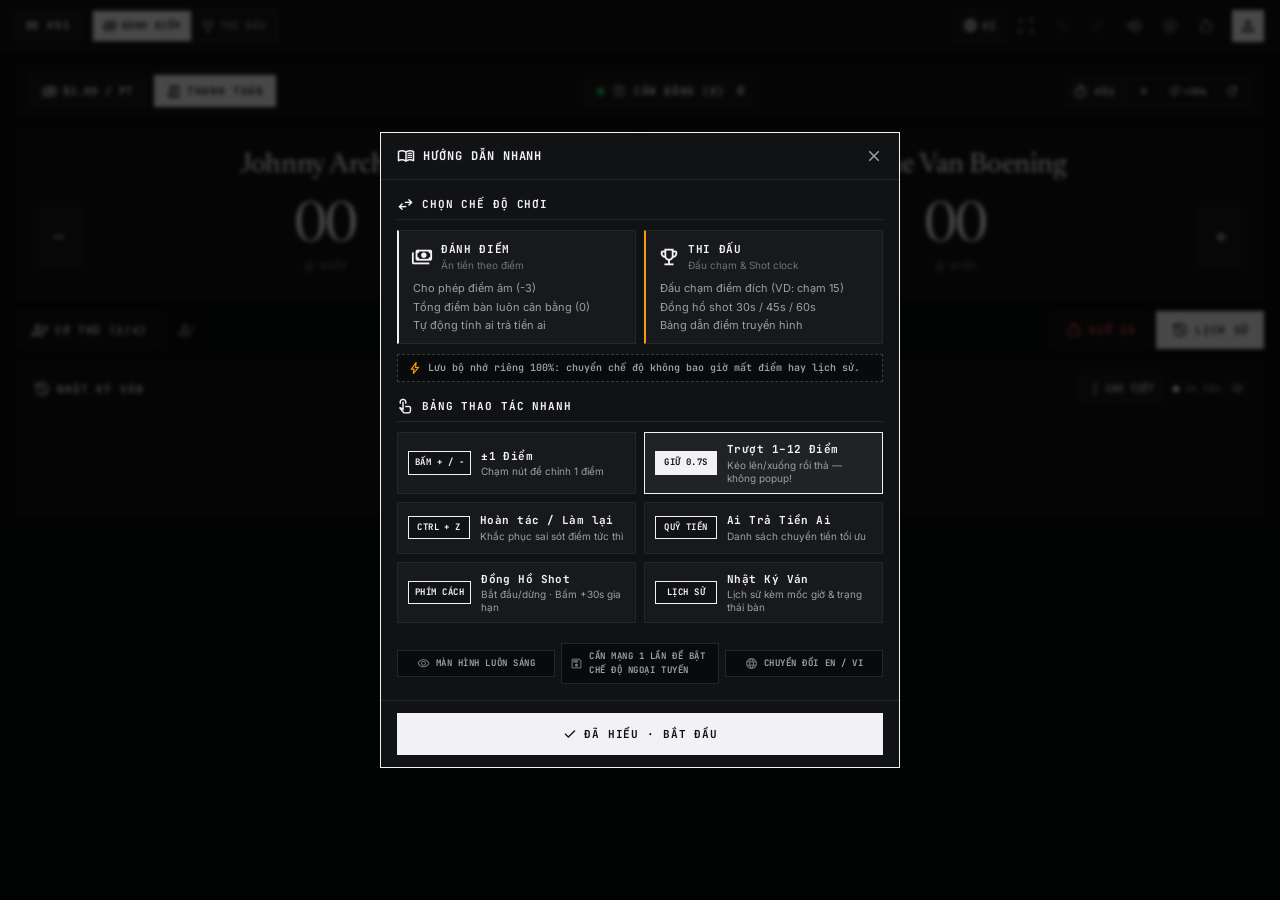
==== index.html @ aec28cc1 "feat: offline installable app + scoring correctness, a11y and UX fixes Offline / installable (the UI" ====
<!DOCTYPE html>
<html lang="en" class="dark mode-cash">
<head>
  <meta charset="UTF-8">
  <!-- Zoom must stay available (WCAG 1.4.4) - never lock maximum-scale / user-scalable -->
  <meta name="viewport" content="width=device-width, initial-scale=1.0, viewport-fit=cover">
  <meta name="theme-color" content="#0d0e0f">
  <meta name="description" content="Dual-mode billiards scoreboard: zero-sum cash ring-game tracking with automatic settlements, plus WPA tournament race-to-X scoring with shot clock and rack log.">
  <link rel="icon" href="data:image/svg+xml,%3Csvg xmlns='http://www.w3.org/2000/svg' viewBox='0 0 32 32'%3E%3Crect width='32' height='32' fill='%230d0e0f'/%3E%3Ccircle cx='16' cy='16' r='9' fill='%23ffffff'/%3E%3Ccircle cx='16' cy='16' r='4' fill='%230d0e0f'/%3E%3C/svg%3E">

  <!-- Installable / offline (PWA) -->
  <link rel="manifest" href="manifest.webmanifest">
  <link rel="apple-touch-icon" href="icons/apple-touch-icon.png">
  <meta name="apple-mobile-web-app-capable" content="yes">
  <meta name="mobile-web-app-capable" content="yes">
  <meta name="apple-mobile-web-app-status-bar-style" content="black-translucent">
  <meta name="apple-mobile-web-app-title" content="21N2 Scoreboard">
  <title>Championship Pool Scoreboard · 21N2</title>

  <!-- Typography: Newsreader, Inter, JetBrains Mono + Material Symbols.
       Every font file is vendored in /fonts so the icon-driven UI renders with
       zero internet access. Regenerate with tools/vendor-fonts.ps1. -->
  <link rel="stylesheet" href="css/app-fonts.css">
  <link rel="stylesheet" href="css/icons.css">
  <link rel="stylesheet" href="css/style.css">
</head>
<body>

  <!-- ══════════ MASTER APP SHELL ══════════ -->
  <div class="master-shell">

    <!-- ── 1. Top Masthead Navigation ── -->
    <header class="masthead">
      <div class="masthead-left">
        <span class="table-badge"><span class="material-symbols-outlined" style="font-size: 14px; vertical-align: middle;">table_restaurant</span> <strong id="tableIdText">#01</strong></span>
        
        <!-- DUAL-MODE TOGGLE SWITCH -->
        <div class="mode-toggle-group">
          <button class="mode-switch-btn active" id="btnModeCash" type="button" title="Cash Ring Game (Zero-Sum Betting)">
            <span class="material-symbols-outlined">payments</span>
            <span id="lblModeCash">CASH</span>
          </button>
          <button class="mode-switch-btn" id="btnModeTournament" type="button" title="WPA Tournament Frame (Race-to-X &amp; Shot Clock)">
            <span class="material-symbols-outlined">emoji_events</span>
            <span id="lblModeTourney">TOURNEY</span>
          </button>
        </div>
      </div>

      <div class="masthead-right">
        <!-- Language Switcher (VI / EN) -->
        <button class="lang-toggle-btn" id="btnLang" type="button" aria-label="Switch language: English / Vietnamese" title="Switch Language / Đổi ngôn ngữ (VI / EN)">
          <span class="material-symbols-outlined" aria-hidden="true" style="font-size: 15px;">language</span>
          <span id="langDisplayText">EN</span>
        </button>
        <button class="icon-tool" id="btnFullscreen" type="button" aria-label="Toggle fullscreen" title="Toggle Fullscreen">
          <span class="material-symbols-outlined" aria-hidden="true" id="fullscreenIcon">fullscreen</span>
        </button>
        <button class="icon-tool" id="btnUndo" type="button" aria-label="Undo last score" title="Undo Last Score" disabled>
          <span class="material-symbols-outlined" aria-hidden="true">undo</span>
        </button>
        <button class="icon-tool" id="btnRedo" type="button" aria-label="Redo score" title="Redo Score" disabled>
          <span class="material-symbols-outlined" aria-hidden="true">redo</span>
        </button>
        <button class="icon-tool" id="btnSound" type="button" aria-label="Toggle sound and haptics" title="Toggle Ball Strike Sound &amp; Haptics">
          <span class="material-symbols-outlined" aria-hidden="true" id="soundIcon">volume_up</span>
        </button>
        <button class="icon-tool" id="btnTheme" type="button" aria-label="Toggle dark or light theme" title="Toggle Dark / Light Theme">
          <span class="material-symbols-outlined" aria-hidden="true" id="themeIcon">contrast</span>
        </button>
        <button class="icon-tool" id="btnResetQuick" type="button" aria-label="Reset all scores" title="Quick Reset (Clear Scores) / Đặt lại">
          <span class="material-symbols-outlined" aria-hidden="true">restart_alt</span>
        </button>
        <button class="user-avatar-btn" id="btnInfo" type="button" aria-label="About and system information" title="About &amp; System Specifications">
          <span class="material-symbols-outlined" aria-hidden="true">person</span>
        </button>
      </div>
    </header>

    <!-- ── 2. TOURNAMENT-ONLY: Inverted Black HUD Strip ── -->
    <aside class="hud-ticker-band tournament-only" id="hudTickerBand">
      <div class="hud-ticker-inner">
        <div class="hud-ticker-left">
          <span class="hud-pill"><span class="hud-dot"></span> LIVE</span>
          <span class="hud-title" id="hudMatchTitle">TABLE #01 · 9-BALL CHAMPIONSHIP</span>
        </div>
        <div class="hud-ticker-right">
          <span class="hud-stat" id="hudLeadStat"><span class="material-symbols-outlined" style="font-size: 13px; vertical-align: middle;">leaderboard</span> <strong>EVEN</strong></span>
          <span class="hud-divider">|</span>
          <span class="hud-stat" id="hudDeltaStat"><span class="material-symbols-outlined" style="font-size: 13px; vertical-align: middle;">monetization_on</span> <strong>$0.00</strong></span>
        </div>
      </div>
    </aside>

    <!-- ── Main Viewport Content ── -->
    <main class="main-content">

      <!-- ── 3A. TOURNAMENT-ONLY: Dual Precision Telemetry Widgets ── -->
      <section class="telemetry-grid tournament-only">

        <!-- Widget A: Shot Clock Precision Readout -->
        <article class="telemetry-card clock-readout-card">
          <div class="card-head">
            <div class="card-title">
              <span class="material-symbols-outlined icon-accent">timer</span>
              <span class="card-title-text" id="lblShotClockTitle">SHOT CLOCK</span>
            </div>
            <div class="mode-chips">
              <button class="clock-mode-btn" data-sec="30" type="button">30S</button>
              <button class="clock-mode-btn active" data-sec="45" type="button">45S</button>
              <button class="clock-mode-btn" data-sec="60" type="button">60S</button>
            </div>
          </div>

          <div class="clock-hero-row">
            <div class="clock-digits-wrap">
              <span class="clock-digits-hero" id="clockHeroDigits">45</span>
              <span class="clock-digits-sub" id="lblClockSecRem">SEC</span>
            </div>
            <div class="clock-status-meta">
              <span class="status-chip" id="clockStatusChip">STANDBY</span>
              <span class="extension-label" id="clockExtLabel"><span class="material-symbols-outlined" style="font-size: 12px; vertical-align: middle;">history</span> <span id="clockExtText">1/1 EXT</span></span>
            </div>
          </div>

          <div class="clock-progress-line">
            <div class="clock-progress-fill" id="clockProgressFill" style="width: 100%;"></div>
          </div>

          <div class="clock-controls-bar">
            <button class="btn-clock-main" id="btnClockStart" type="button">
              <span class="material-symbols-outlined" id="clockBtnIcon">play_arrow</span>
              <span id="clockBtnText">START</span>
            </button>
            <button class="btn-clock-sec" id="btnClockExt" type="button">
              <span class="material-symbols-outlined">more_time</span>
              <span id="lblClockExtBtn">+30S</span>
            </button>
            <button class="btn-clock-icon" id="btnClockReset" type="button" aria-label="Reset shot clock" title="Reset Shot Clock">
              <span class="material-symbols-outlined" aria-hidden="true">refresh</span>
            </button>
          </div>
        </article>

        <!-- Widget B: Tournament Stakes & Match Race -->
        <article class="telemetry-card stakes-protocol-card">
          <div class="card-head">
            <div class="card-title">
              <span class="material-symbols-outlined icon-accent">payments</span>
              <span class="card-title-text" id="lblStakesProtocolTitle">STAKES &amp; RACE</span>
            </div>
            <span class="header-badge" id="racePillTag">RACE 15</span>
          </div>

          <div class="stakes-metrics-triad">
            <div class="stake-metric-box" id="boxPerRack" title="Click to adjust stake rate">
              <span class="metric-label" id="lblPerRackVal"><span class="material-symbols-outlined" style="font-size: 11px; vertical-align: middle;">sell</span> PER RACK</span>
              <span class="metric-val" id="metricPerRackVal">$1.00 <small>/ PT</small></span>
            </div>
            <div class="stake-metric-box" id="boxCurrentPot">
              <span class="metric-label" id="lblCurrentPot"><span class="material-symbols-outlined" style="font-size: 11px; vertical-align: middle;">savings</span> POT</span>
              <span class="metric-val" id="metricCurrentPotVal">$0.00</span>
            </div>
            <div class="stake-metric-box" id="boxTargetFrame" title="Click to change target race">
              <span class="metric-label" id="lblTargetFrame"><span class="material-symbols-outlined" style="font-size: 11px; vertical-align: middle;">flag</span> RACE</span>
              <span class="metric-val" id="metricTargetRace">RACE 15</span>
            </div>
          </div>

          <div class="stakes-shortcuts-row">
            <div class="shortcuts-legend">
              <span class="material-symbols-outlined" style="font-size: 13px; color: var(--text-muted);">keyboard</span>
              <code>Space</code>
              <code>Q/W: P1</code>
              <code>O/P: P2</code>
            </div>
            <span class="shortcut-hint" id="lblShortcutHint"><span class="material-symbols-outlined" style="font-size: 12px; vertical-align: middle;">touch_app</span> Tap to edit</span>
          </div>
        </article>

      </section>

      <!-- ── 3B. CASH-ONLY: Unified Cash Telemetry & Zero-Sum Balance Card ── -->
      <section class="cash-telemetry-bar cash-only">
        <div class="cash-telemetry-left">
          <button class="cash-rate-chip" id="btnCashRateChip" type="button" title="Configure stake rate">
            <span class="material-symbols-outlined" style="font-size: 15px;">payments</span>
            <strong id="cashStakeLabel">$1.00 / PT</strong>
          </button>
          <button class="cash-payout-btn" id="btnOpenSettlements" type="button" title="Open Cash Settlement Transfers">
            <span class="material-symbols-outlined" style="font-size: 15px;">receipt_long</span>
            <span id="lblWhoPaysWhom">SETTLEMENTS</span>
          </button>
        </div>

        <!-- Integrated Zero-Sum Balance Status Bar -->
        <div class="cash-balance-inline" id="balanceStatusBar">
          <div class="balance-left">
            <span class="balance-dot" id="balanceDot"></span>
            <span class="material-symbols-outlined" style="font-size: 14px; color: var(--text-secondary);">balance</span>
            <span class="balance-title" id="balanceStatusText">ZERO-SUM (0)</span>
          </div>
          <div class="balance-right">
            <span class="balance-number" id="totalSum">0</span>
          </div>
        </div>

        <!-- Compact Shot Clock in Cash Mode -->
        <div class="cash-compact-clock">
          <span class="material-symbols-outlined" style="font-size: 15px;">timer</span>
          <span class="compact-clock-digits" id="compactClockDigits">45s</span>
          <button class="compact-clock-btn icon-only" id="btnCompactClockToggle" type="button" title="Start / Pause Clock">
            <span class="material-symbols-outlined" id="compactClockIcon" style="font-size: 14px;">play_arrow</span>
          </button>
          <button class="compact-clock-btn" id="btnCompactClockExt" type="button" title="+30s Extension">
            <span class="material-symbols-outlined" style="font-size: 12px;">more_time</span>
            <span>+30s</span>
          </button>
          <button class="compact-clock-btn icon-only" id="btnCompactClockReset" type="button" title="Reset Clock">
            <span class="material-symbols-outlined" style="font-size: 14px;">refresh</span>
          </button>
        </div>
      </section>

      <!-- ── 5. TOURNAMENT-ONLY: Race Header ── -->
      <section class="tournament-race-header tournament-only">
        <div class="race-header-title">
          <span class="material-symbols-outlined">emoji_events</span>
          <span id="lblTourneyArrayTitle">FRAME SCORE</span>
        </div>
        <span class="race-target-label" id="tourneyRaceBadge"><span class="material-symbols-outlined" style="font-size: 13px; vertical-align: middle;">flag</span> RACE 15</span>
      </section>

      <!-- ── 6. Dynamic Player Roster Array (Ultra-Clean Cards) ── -->
      <section class="players-array-grid" id="playersArrayContainer">
        <!-- Rendered dynamically by script.js with Name & Score Controls only -->
      </section>

      <!-- ── 7. Tactical Control Actions Row ── -->
      <section class="tactical-actions-strip">
        <div class="tactical-left">
          <button class="tactical-btn" id="btnAddPlayer" type="button">
            <span class="material-symbols-outlined">person_add</span>
            <span id="lblAddPlayerBtn">PLAYER (<span id="playerCountVal">2</span>/4)</span>
          </button>
          <button class="tactical-btn outline icon-only" id="btnRemovePlayer" type="button" aria-label="Remove player" title="Remove Player / Xóa cơ thủ">
            <span class="material-symbols-outlined" aria-hidden="true">person_remove</span>
          </button>
        </div>

        <div class="tactical-right">
          <div class="hold-reset-container">
            <button class="tactical-btn danger" id="btnHoldReset" type="button" title="Hold 2 seconds to reset match scores">
              <span class="material-symbols-outlined">restart_alt</span>
              <span id="holdResetLabel">HOLD 2S</span>
            </button>
            <div class="hold-progress-bar" id="holdResetProgressBar"></div>
          </div>

          <button class="tactical-btn inverted" id="btnToggleRackLog" type="button">
            <span class="material-symbols-outlined">history</span>
            <span id="lblRackLogBtn">LOG</span>
          </button>
        </div>
      </section>

      <!-- ── 8. Universal Chronological Rack History Drawer (With Extended Info Toggle) ── -->
      <section class="rack-log-drawer" id="rackLogDrawer">
        <div class="drawer-header">
          <div class="drawer-title">
            <span class="material-symbols-outlined">history</span>
            <span id="lblChronDrawerTitle">RACK LOG</span>
          </div>

          <div class="drawer-controls">
            <button class="btn-more-info" id="btnToggleExtendedHistory" type="button">
              <span class="material-symbols-outlined" id="moreInfoIcon" style="font-size: 14px;">unfold_more</span>
              <span id="moreInfoBtnText">DETAILS</span>
            </button>

            <div class="drawer-status">
              <span class="focus-pulse-dot"></span>
              <span id="blurCountdownDisplay">3m 00s</span>
              <button class="btn-wake-focus" id="btnWakeFocus" type="button" title="Wake View / Mở khóa">
                <span class="material-symbols-outlined" style="font-size: 13px;">visibility</span>
              </button>
            </div>
          </div>
        </div>

        <div class="rack-log-scroll" id="rackLogScrollList">
          <div class="empty-log-state" id="emptyLogState">
            <span class="material-symbols-outlined">sports_score</span>
            <p id="lblEmptyLog">NO RACKS RECORDED · TAP + TO LOG</p>
          </div>
        </div>
      </section>

    </main>

  </div>

  <!-- ══════════ CASH SETTLEMENTS & CONFIG MODAL ══════════ -->
  <div class="modal-backdrop" id="stakesModal" role="dialog" aria-modal="true" aria-labelledby="modalTitleText">
    <div class="modal-window">
      <div class="modal-head">
        <div class="modal-title-row">
          <span class="material-symbols-outlined" aria-hidden="true">payments</span>
          <h2 id="modalTitleText">STAKES &amp; SETTLEMENTS</h2>
        </div>
        <button class="btn-modal-close" id="btnCloseStakesModal" type="button" aria-label="Close dialog">
          <span class="material-symbols-outlined" aria-hidden="true">close</span>
        </button>
      </div>

      <div class="modal-body">
        <div class="config-section">
          <label class="config-label" for="stakeInputRate" id="lblRatePerPoint"><span class="material-symbols-outlined" style="font-size: 13px; vertical-align: middle;">payments</span> RATE PER POINT</label>
          <div class="stepper-row">
            <button class="btn-step" id="btnStakeStepMinus" type="button">
              <span class="material-symbols-outlined" style="font-size: 15px;">remove</span> 0.50
            </button>
            <div class="input-rate-box">
              <span class="curr-symbol">$</span>
              <input type="number" id="stakeInputRate" step="0.25" min="0" value="1.00">
            </div>
            <button class="btn-step" id="btnStakeStepPlus" type="button">
              <span class="material-symbols-outlined" style="font-size: 15px;">add</span> 0.50
            </button>
          </div>

          <div class="chip-preset-row">
            <button class="preset-chip" data-v="0.50" type="button">$0.50</button>
            <button class="preset-chip active" data-v="1.00" type="button">$1.00</button>
            <button class="preset-chip" data-v="2.00" type="button">$2.00</button>
            <button class="preset-chip" data-v="5.00" type="button">$5.00</button>
            <button class="preset-chip" data-v="10.00" type="button">$10.00</button>
          </div>
        </div>

        <div class="config-section tournament-only">
          <label class="config-label" for="raceInputTarget" id="lblTargetMatchRace"><span class="material-symbols-outlined" style="font-size: 13px; vertical-align: middle;">flag</span> TARGET RACE</label>
          <div class="stepper-row">
            <button class="btn-step" id="btnRaceMinus" type="button">
              <span class="material-symbols-outlined" style="font-size: 15px;">remove</span> 1
            </button>
            <div class="input-rate-box">
              <span class="curr-symbol">RACE</span>
              <input type="number" id="raceInputTarget" step="1" min="1" max="99" value="15">
            </div>
            <button class="btn-step" id="btnRacePlus" type="button">
              <span class="material-symbols-outlined" style="font-size: 15px;">add</span> 1
            </button>
          </div>
          <div class="chip-preset-row">
            <button class="preset-chip race-chip" data-r="7" type="button">RACE 7</button>
            <button class="preset-chip race-chip" data-r="9" type="button">RACE 9</button>
            <button class="preset-chip race-chip" data-r="11" type="button">RACE 11</button>
            <button class="preset-chip race-chip active" data-r="15" type="button">RACE 15</button>
            <button class="preset-chip race-chip" data-r="21" type="button">RACE 21</button>
          </div>
        </div>

        <div class="settlement-breakdown-box">
          <div class="breakdown-header" id="lblBreakdownHeader"><span class="material-symbols-outlined" style="font-size: 14px; vertical-align: middle;">sync_alt</span> <span>DIRECT TRANSFERS</span></div>
          <div class="settlement-roster-list" id="modalSettlementRoster"></div>
          <div class="transfers-ledger-list" id="modalTransfersLedger"></div>
        </div>
      </div>

      <div class="modal-foot">
        <button class="btn-modal-action" id="btnSaveStakes" type="button">
          <span class="material-symbols-outlined" style="font-size: 16px; vertical-align: middle;">check</span>
          <span id="lblSaveBtnText">APPLY</span>
        </button>
      </div>
    </div>
  </div>

  <!-- ══════════ DEVELOPER & SYSTEM INFO MODAL ══════════ -->
  <div class="modal-backdrop" id="infoModal" role="dialog" aria-modal="true" aria-labelledby="lblInfoModalTitle">
    <div class="modal-window">
      <div class="modal-head">
        <div class="modal-title-row">
          <span class="material-symbols-outlined" aria-hidden="true">info</span>
          <h2 id="lblInfoModalTitle">ABOUT &amp; SYSTEM</h2>
        </div>
        <button class="btn-modal-close" id="btnCloseInfoModal" type="button" aria-label="Close dialog">
          <span class="material-symbols-outlined" aria-hidden="true">close</span>
        </button>
      </div>

      <div class="modal-body">
        <div class="author-banner">
          <div class="author-avatar"><span class="material-symbols-outlined">sports_bar</span></div>
          <div class="author-info">
            <span class="meta-tag" id="lblArchitectTag">ARCHITECT &amp; LEAD DEVELOPER</span>
            <h3 class="author-name">Phạm Nam Hào</h3>
            <span class="author-handle">@Brdnwtocode</span>
          </div>
        </div>

        <div class="links-grid">
          <a href="https://github.com/Brdnwtocode" target="_blank" rel="noopener noreferrer" class="link-card">
            <div class="link-card-left">
              <span class="material-symbols-outlined">code</span>
              <div>
                <span class="link-card-title">GITHUB PROFILE</span>
                <span class="link-card-desc">github.com/Brdnwtocode</span>
              </div>
            </div>
            <span class="material-symbols-outlined icon-ext">open_in_new</span>
          </a>

          <a href="https://github.com/Brdnwtocode/Pool-Score-Tracker" target="_blank" rel="noopener noreferrer" class="link-card">
            <div class="link-card-left">
              <span class="material-symbols-outlined">folder_special</span>
              <div>
                <span class="link-card-title">REPOSITORY</span>
                <span class="link-card-desc">Pool-Score-Tracker</span>
              </div>
            </div>
            <span class="material-symbols-outlined icon-ext">open_in_new</span>
          </a>

          <a href="mailto:phmnamhao@gmail.com" class="link-card">
            <div class="link-card-left">
              <span class="material-symbols-outlined">mail</span>
              <div>
                <span class="link-card-title">CONTACT EMAIL</span>
                <span class="link-card-desc">phmnamhao@gmail.com</span>
              </div>
            </div>
            <span class="material-symbols-outlined icon-ext">send</span>
          </a>
        </div>

        <button class="btn-open-guide" id="btnOpenGuideFromInfo" type="button">
          <span class="material-symbols-outlined" aria-hidden="true">menu_book</span>
          <span id="lblOpenGuide">HOW TO USE THIS APP</span>
          <span class="material-symbols-outlined icon-ext" aria-hidden="true">arrow_forward</span>
        </button>

        <!-- Shown only when the browser offers an install prompt (Chrome/Edge/Android) -->
        <button class="btn-open-guide" id="btnInstallApp" type="button" hidden>
          <span class="material-symbols-outlined" aria-hidden="true">install_mobile</span>
          <span id="lblInstallApp">INSTALL ON THIS DEVICE</span>
          <span class="material-symbols-outlined icon-ext" aria-hidden="true">download</span>
        </button>

        <div class="system-specs-summary">
          <span class="meta-tag" id="lblSpecsSummaryTag">DUAL-MODE ARCHITECTURE</span>
          <ul id="lblSpecsList">
            <li><strong>💰 Cash Ring Game Mode:</strong> Zero-sum betting logic where scores balance to 0, negative points permitted, live discrepancy tracker, subtle hotcell highlight.</li>
            <li><strong>🏆 Tournament Mode:</strong> WPA official race-to-X frames (0 to Target Race), 30s/45s/60s shot clock, and chronological audit log.</li>
            <li><strong>Hold &amp; Drag Gesture:</strong> Hold + / − for 0.7s and drag up/down to adjust 1–12 points instantly with direct card digits update.</li>
            <li><strong>Keep Screen Awake:</strong> Automatically active via Screen Wake Lock API.</li>
          </ul>
        </div>
      </div>

      <div class="modal-foot">
        <button class="btn-modal-action" id="btnDismissInfo" type="button">
          <span class="material-symbols-outlined" style="font-size: 16px; vertical-align: middle;">close</span>
          <span id="lblDismissBtnText">CLOSE</span>
        </button>
      </div>
    </div>
  </div>

  <!-- ══════════ ONBOARDING / USER GUIDE MODAL ══════════ -->
  <div class="modal-backdrop" id="tutorialModal" role="dialog" aria-modal="true" aria-labelledby="lblTutorialTitle">
    <div class="modal-window tutorial-window">
      <div class="modal-head">
        <div class="modal-title-row">
          <span class="material-symbols-outlined" aria-hidden="true">menu_book</span>
          <h2 id="lblTutorialTitle">QUICK REFERENCE GUIDE</h2>
        </div>
        <button class="btn-modal-close" id="btnCloseTutorial" type="button" aria-label="Close guide">
          <span class="material-symbols-outlined" aria-hidden="true">close</span>
        </button>
      </div>

      <div class="modal-body tutorial-body" id="tutorialBody">

        <!-- ── Part 1: Game Modes Comparison ── -->
        <section class="guide-block">
          <div class="guide-block-head">
            <span class="material-symbols-outlined guide-icon">swap_horiz</span>
            <span class="guide-block-title" id="lblGuideModesHeader">CHOOSE YOUR GAME MODE</span>
          </div>

          <div class="guide-modes-grid">
            <!-- Mode A: Cash -->
            <div class="guide-mode-card cash">
              <div class="mode-card-header">
                <span class="material-symbols-outlined">payments</span>
                <div>
                  <strong class="mode-card-name" id="lblGuideCashTitle">CASH RING</strong>
                  <span class="mode-card-subtitle" id="lblGuideCashTag">Zero-Sum Betting</span>
                </div>
              </div>
              <ul class="mode-card-bullets">
                <li id="lblGuideCashB1">Negative scores allowed (-3)</li>
                <li id="lblGuideCashB2">Table balance sums to 0</li>
                <li id="lblGuideCashB3">Auto-calculates who owes whom</li>
              </ul>
            </div>

            <!-- Mode B: Tournament -->
            <div class="guide-mode-card tourney">
              <div class="mode-card-header">
                <span class="material-symbols-outlined">emoji_events</span>
                <div>
                  <strong class="mode-card-name" id="lblGuideTourneyTitle">TOURNAMENT</strong>
                  <span class="mode-card-subtitle" id="lblGuideTourneyTag">Race-to-X &amp; Clock</span>
                </div>
              </div>
              <ul class="mode-card-bullets">
                <li id="lblGuideTourneyB1">Race to target frames (e.g. 15)</li>
                <li id="lblGuideTourneyB2">30s / 45s / 60s shot clock</li>
                <li id="lblGuideTourneyB3">Live TV broadcast match HUD</li>
              </ul>
            </div>
          </div>

          <div class="guide-memory-note">
            <span class="material-symbols-outlined" style="font-size: 14px;">bolt</span>
            <span id="lblGuideModesNote">100% separate memory: switching modes never wipes your scores or history.</span>
          </div>
        </section>

        <!-- ── Part 2: Quick Controls Cheat Sheet ── -->
        <section class="guide-block">
          <div class="guide-block-head">
            <span class="material-symbols-outlined guide-icon">touch_app</span>
            <span class="guide-block-title" id="lblGuideControlsHeader">CONTROLS CHEAT SHEET</span>
          </div>

          <div class="guide-actions-grid">
            <!-- Action 1: Tap Score -->
            <div class="guide-action-card">
              <span class="guide-keycap" id="lblGuideKeyTap">TAP + / −</span>
              <div class="guide-action-text">
                <strong class="guide-action-title" id="lblGuideActionTapTitle">±1 Point</strong>
                <span class="guide-action-desc" id="lblGuideActionTapDesc">Quick single-point tap</span>
              </div>
            </div>

            <!-- Action 2: Slide Score -->
            <div class="guide-action-card highlight">
              <span class="guide-keycap keycap-accent" id="lblGuideKeyDrag">HOLD 0.7S</span>
              <div class="guide-action-text">
                <strong class="guide-action-title" id="lblGuideActionDragTitle">Slide 1–12 Pts</strong>
                <span class="guide-action-desc" id="lblGuideActionDragDesc">Drag up/down, release to commit</span>
              </div>
            </div>

            <!-- Action 3: Undo / Redo -->
            <div class="guide-action-card">
              <span class="guide-keycap" id="lblGuideKeyUndo">CTRL + Z</span>
              <div class="guide-action-text">
                <strong class="guide-action-title" id="lblGuideActionUndoTitle">Undo / Redo</strong>
                <span class="guide-action-desc" id="lblGuideActionUndoDesc">Revert scoring mistakes anytime</span>
              </div>
            </div>

            <!-- Action 4: Settlements -->
            <div class="guide-action-card">
              <span class="guide-keycap" id="lblGuideKeySettle">SETTLE</span>
              <div class="guide-action-text">
                <strong class="guide-action-title" id="lblGuideActionSettleTitle">Who Pays Whom</strong>
                <span class="guide-action-desc" id="lblGuideActionSettleDesc">Exact pairwise cash payouts</span>
              </div>
            </div>

            <!-- Action 5: Shot Clock -->
            <div class="guide-action-card">
              <span class="guide-keycap" id="lblGuideKeyClock">SPACE</span>
              <div class="guide-action-text">
                <strong class="guide-action-title" id="lblGuideActionClockTitle">Shot Clock</strong>
                <span class="guide-action-desc" id="lblGuideActionClockDesc">Start/pause timer · +30s extension</span>
              </div>
            </div>

            <!-- Action 6: Rack Log -->
            <div class="guide-action-card">
              <span class="guide-keycap" id="lblGuideKeyLog">LOG</span>
              <div class="guide-action-text">
                <strong class="guide-action-title" id="lblGuideActionLogTitle">Rack Ledger</strong>
                <span class="guide-action-desc" id="lblGuideActionLogDesc">Full history &amp; score snapshots</span>
              </div>
            </div>
          </div>
        </section>

        <!-- ── Part 3: System Badges Strip ── -->
        <div class="guide-system-strip">
          <div class="system-mini-chip">
            <span class="material-symbols-outlined" style="font-size: 13px;">visibility</span>
            <span id="lblGuideBadgeWake">SCREEN AWAKE</span>
          </div>
          <div class="system-mini-chip">
            <span class="material-symbols-outlined" style="font-size: 13px;">save</span>
            <span id="lblGuideBadgeOffline">OFFLINE READY</span>
          </div>
          <div class="system-mini-chip">
            <span class="material-symbols-outlined" style="font-size: 13px;">language</span>
            <span id="lblGuideBadgeLang">EN / VI TOGGLE</span>
          </div>
        </div>

      </div>

      <div class="modal-foot">
        <button class="btn-modal-action" id="btnDismissTutorial" type="button">
          <span class="material-symbols-outlined" style="font-size: 16px; vertical-align: middle;">check</span>
          <span id="lblGotIt">GOT IT · START PLAYING</span>
        </button>
      </div>
    </div>
  </div>

  <!-- Toast Notification -->
  <div class="hud-toast" id="hudToast" role="status" aria-live="polite"></div>

  <script src="js/script.js"></script>
</body>
</html>
---- css/app-fonts.css ----
/* cyrillic-ext */
@font-face {
  font-family: 'Inter';
  font-style: normal;
  font-weight: 400;
  font-display: swap;
  src: url(../fonts/app-fonts-01.woff2) format('woff2');
  unicode-range: U+0460-052F, U+1C80-1C8A, U+20B4, U+2DE0-2DFF, U+A640-A69F, U+FE2E-FE2F;
}
/* cyrillic */
@font-face {
  font-family: 'Inter';
  font-style: normal;
  font-weight: 400;
  font-display: swap;
  src: url(../fonts/app-fonts-02.woff2) format('woff2');
  unicode-range: U+0301, U+0400-045F, U+0490-0491, U+04B0-04B1, U+2116;
}
/* greek-ext */
@font-face {
  font-family: 'Inter';
  font-style: normal;
  font-weight: 400;
  font-display: swap;
  src: url(../fonts/app-fonts-03.woff2) format('woff2');
  unicode-range: U+1F00-1FFF;
}
/* greek */
@font-face {
  font-family: 'Inter';
  font-style: normal;
  font-weight: 400;
  font-display: swap;
  src: url(../fonts/app-fonts-04.woff2) format('woff2');
  unicode-range: U+0370-0377, U+037A-037F, U+0384-038A, U+038C, U+038E-03A1, U+03A3-03FF;
}
/* vietnamese */
@font-face {
  font-family: 'Inter';
  font-style: normal;
  font-weight: 400;
  font-display: swap;
  src: url(../fonts/app-fonts-05.woff2) format('woff2');
  unicode-range: U+0102-0103, U+0110-0111, U+0128-0129, U+0168-0169, U+01A0-01A1, U+01AF-01B0, U+0300-0301, U+0303-0304, U+0308-0309, U+0323, U+0329, U+1EA0-1EF9, U+20AB;
}
/* latin-ext */
@font-face {
  font-family: 'Inter';
  font-style: normal;
  font-weight: 400;
  font-display: swap;
  src: url(../fonts/app-fonts-06.woff2) format('woff2');
  unicode-range: U+0100-02BA, U+02BD-02C5, U+02C7-02CC, U+02CE-02D7, U+02DD-02FF, U+0304, U+0308, U+0329, U+1D00-1DBF, U+1E00-1E9F, U+1EF2-1EFF, U+2020, U+20A0-20AB, U+20AD-20C0, U+2113, U+2C60-2C7F, U+A720-A7FF;
}
/* latin */
@font-face {
  font-family: 'Inter';
  font-style: normal;
  font-weight: 400;
  font-display: swap;
  src: url(../fonts/app-fonts-07.woff2) format('woff2');
  unicode-range: U+0000-00FF, U+0131, U+0152-0153, U+02BB-02BC, U+02C6, U+02DA, U+02DC, U+0304, U+0308, U+0329, U+2000-206F, U+20AC, U+2122, U+2191, U+2193, U+2212, U+2215, U+FEFF, U+FFFD;
}
/* cyrillic-ext */
@font-face {
  font-family: 'Inter';
  font-style: normal;
  font-weight: 500;
  font-display: swap;
  src: url(../fonts/app-fonts-01.woff2) format('woff2');
  unicode-range: U+0460-052F, U+1C80-1C8A, U+20B4, U+2DE0-2DFF, U+A640-A69F, U+FE2E-FE2F;
}
/* cyrillic */
@font-face {
  font-family: 'Inter';
  font-style: normal;
  font-weight: 500;
  font-display: swap;
  src: url(../fonts/app-fonts-02.woff2) format('woff2');
  unicode-range: U+0301, U+0400-045F, U+0490-0491, U+04B0-04B1, U+2116;
}
/* greek-ext */
@font-face {
  font-family: 'Inter';
  font-style: normal;
  font-weight: 500;
  font-display: swap;
  src: url(../fonts/app-fonts-03.woff2) format('woff2');
  unicode-range: U+1F00-1FFF;
}
/* greek */
@font-face {
  font-family: 'Inter';
  font-style: normal;
  font-weight: 500;
  font-display: swap;
  src: url(../fonts/app-fonts-04.woff2) format('woff2');
  unicode-range: U+0370-0377, U+037A-037F, U+0384-038A, U+038C, U+038E-03A1, U+03A3-03FF;
}
/* vietnamese */
@font-face {
  font-family: 'Inter';
  font-style: normal;
  font-weight: 500;
  font-display: swap;
  src: url(../fonts/app-fonts-05.woff2) format('woff2');
  unicode-range: U+0102-0103, U+0110-0111, U+0128-0129, U+0168-0169, U+01A0-01A1, U+01AF-01B0, U+0300-0301, U+0303-0304, U+0308-0309, U+0323, U+0329, U+1EA0-1EF9, U+20AB;
}
/* latin-ext */
@font-face {
  font-family: 'Inter';
  font-style: normal;
  font-weight: 500;
  font-display: swap;
  src: url(../fonts/app-fonts-06.woff2) format('woff2');
  unicode-range: U+0100-02BA, U+02BD-02C5, U+02C7-02CC, U+02CE-02D7, U+02DD-02FF, U+0304, U+0308, U+0329, U+1D00-1DBF, U+1E00-1E9F, U+1EF2-1EFF, U+2020, U+20A0-20AB, U+20AD-20C0, U+2113, U+2C60-2C7F, U+A720-A7FF;
}
/* latin */
@font-face {
  font-family: 'Inter';
  font-style: normal;
  font-weight: 500;
  font-display: swap;
  src: url(../fonts/app-fonts-07.woff2) format('woff2');
  unicode-range: U+0000-00FF, U+0131, U+0152-0153, U+02BB-02BC, U+02C6, U+02DA, U+02DC, U+0304, U+0308, U+0329, U+2000-206F, U+20AC, U+2122, U+2191, U+2193, U+2212, U+2215, U+FEFF, U+FFFD;
}
/* cyrillic-ext */
@font-face {
  font-family: 'Inter';
  font-style: normal;
  font-weight: 600;
  font-display: swap;
  src: url(../fonts/app-fonts-01.woff2) format('woff2');
  unicode-range: U+0460-052F, U+1C80-1C8A, U+20B4, U+2DE0-2DFF, U+A640-A69F, U+FE2E-FE2F;
}
/* cyrillic */
@font-face {
  font-family: 'Inter';
  font-style: normal;
  font-weight: 600;
  font-display: swap;
  src: url(../fonts/app-fonts-02.woff2) format('woff2');
  unicode-range: U+0301, U+0400-045F, U+0490-0491, U+04B0-04B1, U+2116;
}
/* greek-ext */
@font-face {
  font-family: 'Inter';
  font-style: normal;
  font-weight: 600;
  font-display: swap;
  src: url(../fonts/app-fonts-03.woff2) format('woff2');
  unicode-range: U+1F00-1FFF;
}
/* greek */
@font-face {
  font-family: 'Inter';
  font-style: normal;
  font-weight: 600;
  font-display: swap;
  src: url(../fonts/app-fonts-04.woff2) format('woff2');
  unicode-range: U+0370-0377, U+037A-037F, U+0384-038A, U+038C, U+038E-03A1, U+03A3-03FF;
}
/* vietnamese */
@font-face {
  font-family: 'Inter';
  font-style: normal;
  font-weight: 600;
  font-display: swap;
  src: url(../fonts/app-fonts-05.woff2) format('woff2');
  unicode-range: U+0102-0103, U+0110-0111, U+0128-0129, U+0168-0169, U+01A0-01A1, U+01AF-01B0, U+0300-0301, U+0303-0304, U+0308-0309, U+0323, U+0329, U+1EA0-1EF9, U+20AB;
}
/* latin-ext */
@font-face {
  font-family: 'Inter';
  font-style: normal;
  font-weight: 600;
  font-display: swap;
  src: url(../fonts/app-fonts-06.woff2) format('woff2');
  unicode-range: U+0100-02BA, U+02BD-02C5, U+02C7-02CC, U+02CE-02D7, U+02DD-02FF, U+0304, U+0308, U+0329, U+1D00-1DBF, U+1E00-1E9F, U+1EF2-1EFF, U+2020, U+20A0-20AB, U+20AD-20C0, U+2113, U+2C60-2C7F, U+A720-A7FF;
}
/* latin */
@font-face {
  font-family: 'Inter';
  font-style: normal;
  font-weight: 600;
  font-display: swap;
  src: url(../fonts/app-fonts-07.woff2) format('woff2');
  unicode-range: U+0000-00FF, U+0131, U+0152-0153, U+02BB-02BC, U+02C6, U+02DA, U+02DC, U+0304, U+0308, U+0329, U+2000-206F, U+20AC, U+2122, U+2191, U+2193, U+2212, U+2215, U+FEFF, U+FFFD;
}
/* cyrillic-ext */
@font-face {
  font-family: 'Inter';
  font-style: normal;
  font-weight: 700;
  font-display: swap;
  src: url(../fonts/app-fonts-01.woff2) format('woff2');
  unicode-range: U+0460-052F, U+1C80-1C8A, U+20B4, U+2DE0-2DFF, U+A640-A69F, U+FE2E-FE2F;
}
/* cyrillic */
@font-face {
  font-family: 'Inter';
  font-style: normal;
  font-weight: 700;
  font-display: swap;
  src: url(../fonts/app-fonts-02.woff2) format('woff2');
  unicode-range: U+0301, U+0400-045F, U+0490-0491, U+04B0-04B1, U+2116;
}
/* greek-ext */
@font-face {
  font-family: 'Inter';
  font-style: normal;
  font-weight: 700;
  font-display: swap;
  src: url(../fonts/app-fonts-03.woff2) format('woff2');
  unicode-range: U+1F00-1FFF;
}
/* greek */
@font-face {
  font-family: 'Inter';
  font-style: normal;
  font-weight: 700;
  font-display: swap;
  src: url(../fonts/app-fonts-04.woff2) format('woff2');
  unicode-range: U+0370-0377, U+037A-037F, U+0384-038A, U+038C, U+038E-03A1, U+03A3-03FF;
}
/* vietnamese */
@font-face {
  font-family: 'Inter';
  font-style: normal;
  font-weight: 700;
  font-display: swap;
  src: url(../fonts/app-fonts-05.woff2) format('woff2');
  unicode-range: U+0102-0103, U+0110-0111, U+0128-0129, U+0168-0169, U+01A0-01A1, U+01AF-01B0, U+0300-0301, U+0303-0304, U+0308-0309, U+0323, U+0329, U+1EA0-1EF9, U+20AB;
}
/* latin-ext */
@font-face {
  font-family: 'Inter';
  font-style: normal;
  font-weight: 700;
  font-display: swap;
  src: url(../fonts/app-fonts-06.woff2) format('woff2');
  unicode-range: U+0100-02BA, U+02BD-02C5, U+02C7-02CC, U+02CE-02D7, U+02DD-02FF, U+0304, U+0308, U+0329, U+1D00-1DBF, U+1E00-1E9F, U+1EF2-1EFF, U+2020, U+20A0-20AB, U+20AD-20C0, U+2113, U+2C60-2C7F, U+A720-A7FF;
}
/* latin */
@font-face {
  font-family: 'Inter';
  font-style: normal;
  font-weight: 700;
  font-display: swap;
  src: url(../fonts/app-fonts-07.woff2) format('woff2');
  unicode-range: U+0000-00FF, U+0131, U+0152-0153, U+02BB-02BC, U+02C6, U+02DA, U+02DC, U+0304, U+0308, U+0329, U+2000-206F, U+20AC, U+2122, U+2191, U+2193, U+2212, U+2215, U+FEFF, U+FFFD;
}
/* cyrillic-ext */
@font-face {
  font-family: 'JetBrains Mono';
  font-style: normal;
  font-weight: 400;
  font-display: swap;
  src: url(../fonts/app-fonts-08.woff2) format('woff2');
  unicode-range: U+0460-052F, U+1C80-1C8A, U+20B4, U+2DE0-2DFF, U+A640-A69F, U+FE2E-FE2F;
}
/* cyrillic */
@font-face {
  font-family: 'JetBrains Mono';
  font-style: normal;
  font-weight: 400;
  font-display: swap;
  src: url(../fonts/app-fonts-09.woff2) format('woff2');
  unicode-range: U+0301, U+0400-045F, U+0490-0491, U+04B0-04B1, U+2116;
}
/* greek */
@font-face {
  font-family: 'JetBrains Mono';
  font-style: normal;
  font-weight: 400;
  font-display: swap;
  src: url(../fonts/app-fonts-10.woff2) format('woff2');
  unicode-range: U+0370-0377, U+037A-037F, U+0384-038A, U+038C, U+038E-03A1, U+03A3-03FF;
}
/* vietnamese */
@font-face {
  font-family: 'JetBrains Mono';
  font-style: normal;
  font-weight: 400;
  font-display: swap;
  src: url(../fonts/app-fonts-11.woff2) format('woff2');
  unicode-range: U+0102-0103, U+0110-0111, U+0128-0129, U+0168-0169, U+01A0-01A1, U+01AF-01B0, U+0300-0301, U+0303-0304, U+0308-0309, U+0323, U+0329, U+1EA0-1EF9, U+20AB;
}
/* latin-ext */
@font-face {
  font-family: 'JetBrains Mono';
  font-style: normal;
  font-weight: 400;
  font-display: swap;
  src: url(../fonts/app-fonts-12.woff2) format('woff2');
  unicode-range: U+0100-02BA, U+02BD-02C5, U+02C7-02CC, U+02CE-02D7, U+02DD-02FF, U+0304, U+0308, U+0329, U+1D00-1DBF, U+1E00-1E9F, U+1EF2-1EFF, U+2020, U+20A0-20AB, U+20AD-20C0, U+2113, U+2C60-2C7F, U+A720-A7FF;
}
/* latin */
@font-face {
  font-family: 'JetBrains Mono';
  font-style: normal;
  font-weight: 400;
  font-display: swap;
  src: url(../fonts/app-fonts-13.woff2) format('woff2');
  unicode-range: U+0000-00FF, U+0131, U+0152-0153, U+02BB-02BC, U+02C6, U+02DA, U+02DC, U+0304, U+0308, U+0329, U+2000-206F, U+20AC, U+2122, U+2191, U+2193, U+2212, U+2215, U+FEFF, U+FFFD;
}
/* cyrillic-ext */
@font-face {
  font-family: 'JetBrains Mono';
  font-style: normal;
  font-weight: 500;
  font-display: swap;
  src: url(../fonts/app-fonts-08.woff2) format('woff2');
  unicode-range: U+0460-052F, U+1C80-1C8A, U+20B4, U+2DE0-2DFF, U+A640-A69F, U+FE2E-FE2F;
}
/* cyrillic */
@font-face {
  font-family: 'JetBrains Mono';
  font-style: normal;
  font-weight: 500;
  font-display: swap;
  src: url(../fonts/app-fonts-09.woff2) format('woff2');
  unicode-range: U+0301, U+0400-045F, U+0490-0491, U+04B0-04B1, U+2116;
}
/* greek */
@font-face {
  font-family: 'JetBrains Mono';
  font-style: normal;
  font-weight: 500;
  font-display: swap;
  src: url(../fonts/app-fonts-10.woff2) format('woff2');
  unicode-range: U+0370-0377, U+037A-037F, U+0384-038A, U+038C, U+038E-03A1, U+03A3-03FF;
}
/* vietnamese */
@font-face {
  font-family: 'JetBrains Mono';
  font-style: normal;
  font-weight: 500;
  font-display: swap;
  src: url(../fonts/app-fonts-11.woff2) format('woff2');
  unicode-range: U+0102-0103, U+0110-0111, U+0128-0129, U+0168-0169, U+01A0-01A1, U+01AF-01B0, U+0300-0301, U+0303-0304, U+0308-0309, U+0323, U+0329, U+1EA0-1EF9, U+20AB;
}
/* latin-ext */
@font-face {
  font-family: 'JetBrains Mono';
  font-style: normal;
  font-weight: 500;
  font-display: swap;
  src: url(../fonts/app-fonts-12.woff2) format('woff2');
  unicode-range: U+0100-02BA, U+02BD-02C5, U+02C7-02CC, U+02CE-02D7, U+02DD-02FF, U+0304, U+0308, U+0329, U+1D00-1DBF, U+1E00-1E9F, U+1EF2-1EFF, U+2020, U+20A0-20AB, U+20AD-20C0, U+2113, U+2C60-2C7F, U+A720-A7FF;
}
/* latin */
@font-face {
  font-family: 'JetBrains Mono';
  font-style: normal;
  font-weight: 500;
  font-display: swap;
  src: url(../fonts/app-fonts-13.woff2) format('woff2');
  unicode-range: U+0000-00FF, U+0131, U+0152-0153, U+02BB-02BC, U+02C6, U+02DA, U+02DC, U+0304, U+0308, U+0329, U+2000-206F, U+20AC, U+2122, U+2191, U+2193, U+2212, U+2215, U+FEFF, U+FFFD;
}
/* cyrillic-ext */
@font-face {
  font-family: 'JetBrains Mono';
  font-style: normal;
  font-weight: 600;
  font-display: swap;
  src: url(../fonts/app-fonts-08.woff2) format('woff2');
  unicode-range: U+0460-052F, U+1C80-1C8A, U+20B4, U+2DE0-2DFF, U+A640-A69F, U+FE2E-FE2F;
}
/* cyrillic */
@font-face {
  font-family: 'JetBrains Mono';
  font-style: normal;
  font-weight: 600;
  font-display: swap;
  src: url(../fonts/app-fonts-09.woff2) format('woff2');
  unicode-range: U+0301, U+0400-045F, U+0490-0491, U+04B0-04B1, U+2116;
}
/* greek */
@font-face {
  font-family: 'JetBrains Mono';
  font-style: normal;
  font-weight: 600;
  font-display: swap;
  src: url(../fonts/app-fonts-10.woff2) format('woff2');
  unicode-range: U+0370-0377, U+037A-037F, U+0384-038A, U+038C, U+038E-03A1, U+03A3-03FF;
}
/* vietnamese */
@font-face {
  font-family: 'JetBrains Mono';
  font-style: normal;
  font-weight: 600;
  font-display: swap;
  src: url(../fonts/app-fonts-11.woff2) format('woff2');
  unicode-range: U+0102-0103, U+0110-0111, U+0128-0129, U+0168-0169, U+01A0-01A1, U+01AF-01B0, U+0300-0301, U+0303-0304, U+0308-0309, U+0323, U+0329, U+1EA0-1EF9, U+20AB;
}
/* latin-ext */
@font-face {
  font-family: 'JetBrains Mono';
  font-style: normal;
  font-weight: 600;
  font-display: swap;
  src: url(../fonts/app-fonts-12.woff2) format('woff2');
  unicode-range: U+0100-02BA, U+02BD-02C5, U+02C7-02CC, U+02CE-02D7, U+02DD-02FF, U+0304, U+0308, U+0329, U+1D00-1DBF, U+1E00-1E9F, U+1EF2-1EFF, U+2020, U+20A0-20AB, U+20AD-20C0, U+2113, U+2C60-2C7F, U+A720-A7FF;
}
/* latin */
@font-face {
  font-family: 'JetBrains Mono';
  font-style: normal;
  font-weight: 600;
  font-display: swap;
  src: url(../fonts/app-fonts-13.woff2) format('woff2');
  unicode-range: U+0000-00FF, U+0131, U+0152-0153, U+02BB-02BC, U+02C6, U+02DA, U+02DC, U+0304, U+0308, U+0329, U+2000-206F, U+20AC, U+2122, U+2191, U+2193, U+2212, U+2215, U+FEFF, U+FFFD;
}
/* cyrillic-ext */
@font-face {
  font-family: 'JetBrains Mono';
  font-style: normal;
  font-weight: 700;
  font-display: swap;
  src: url(../fonts/app-fonts-08.woff2) format('woff2');
  unicode-range: U+0460-052F, U+1C80-1C8A, U+20B4, U+2DE0-2DFF, U+A640-A69F, U+FE2E-FE2F;
}
/* cyrillic */
@font-face {
  font-family: 'JetBrains Mono';
  font-style: normal;
  font-weight: 700;
  font-display: swap;
  src: url(../fonts/app-fonts-09.woff2) format('woff2');
  unicode-range: U+0301, U+0400-045F, U+0490-0491, U+04B0-04B1, U+2116;
}
/* greek */
@font-face {
  font-family: 'JetBrains Mono';
  font-style: normal;
  font-weight: 700;
  font-display: swap;
  src: url(../fonts/app-fonts-10.woff2) format('woff2');
  unicode-range: U+0370-0377, U+037A-037F, U+0384-038A, U+038C, U+038E-03A1, U+03A3-03FF;
}
/* vietnamese */
@font-face {
  font-family: 'JetBrains Mono';
  font-style: normal;
  font-weight: 700;
  font-display: swap;
  src: url(../fonts/app-fonts-11.woff2) format('woff2');
  unicode-range: U+0102-0103, U+0110-0111, U+0128-0129, U+0168-0169, U+01A0-01A1, U+01AF-01B0, U+0300-0301, U+0303-0304, U+0308-0309, U+0323, U+0329, U+1EA0-1EF9, U+20AB;
}
/* latin-ext */
@font-face {
  font-family: 'JetBrains Mono';
  font-style: normal;
  font-weight: 700;
  font-display: swap;
  src: url(../fonts/app-fonts-12.woff2) format('woff2');
  unicode-range: U+0100-02BA, U+02BD-02C5, U+02C7-02CC, U+02CE-02D7, U+02DD-02FF, U+0304, U+0308, U+0329, U+1D00-1DBF, U+1E00-1E9F, U+1EF2-1EFF, U+2020, U+20A0-20AB, U+20AD-20C0, U+2113, U+2C60-2C7F, U+A720-A7FF;
}
/* latin */
@font-face {
  font-family: 'JetBrains Mono';
  font-style: normal;
  font-weight: 700;
  font-display: swap;
  src: url(../fonts/app-fonts-13.woff2) format('woff2');
  unicode-range: U+0000-00FF, U+0131, U+0152-0153, U+02BB-02BC, U+02C6, U+02DA, U+02DC, U+0304, U+0308, U+0329, U+2000-206F, U+20AC, U+2122, U+2191, U+2193, U+2212, U+2215, U+FEFF, U+FFFD;
}
/* vietnamese */
@font-face {
  font-family: 'Newsreader';
  font-style: italic;
  font-weight: 400;
  font-display: swap;
  src: url(../fonts/app-fonts-14.woff2) format('woff2');
  unicode-range: U+0102-0103, U+0110-0111, U+0128-0129, U+0168-0169, U+01A0-01A1, U+01AF-01B0, U+0300-0301, U+0303-0304, U+0308-0309, U+0323, U+0329, U+1EA0-1EF9, U+20AB;
}
/* latin-ext */
@font-face {
  font-family: 'Newsreader';
  font-style: italic;
  font-weight: 400;
  font-display: swap;
  src: url(../fonts/app-fonts-15.woff2) format('woff2');
  unicode-range: U+0100-02BA, U+02BD-02C5, U+02C7-02CC, U+02CE-02D7, U+02DD-02FF, U+0304, U+0308, U+0329, U+1D00-1DBF, U+1E00-1E9F, U+1EF2-1EFF, U+2020, U+20A0-20AB, U+20AD-20C0, U+2113, U+2C60-2C7F, U+A720-A7FF;
}
/* latin */
@font-face {
  font-family: 'Newsreader';
  font-style: italic;
  font-weight: 400;
  font-display: swap;
  src: url(../fonts/app-fonts-16.woff2) format('woff2');
  unicode-range: U+0000-00FF, U+0131, U+0152-0153, U+02BB-02BC, U+02C6, U+02DA, U+02DC, U+0304, U+0308, U+0329, U+2000-206F, U+20AC, U+2122, U+2191, U+2193, U+2212, U+2215, U+FEFF, U+FFFD;
}
/* vietnamese */
@font-face {
  font-family: 'Newsreader';
  font-style: normal;
  font-weight: 400;
  font-display: swap;
  src: url(../fonts/app-fonts-17.woff2) format('woff2');
  unicode-range: U+0102-0103, U+0110-0111, U+0128-0129, U+0168-0169, U+01A0-01A1, U+01AF-01B0, U+0300-0301, U+0303-0304, U+0308-0309, U+0323, U+0329, U+1EA0-1EF9, U+20AB;
}
/* latin-ext */
@font-face {
  font-family: 'Newsreader';
  font-style: normal;
  font-weight: 400;
  font-display: swap;
  src: url(../fonts/app-fonts-18.woff2) format('woff2');
  unicode-range: U+0100-02BA, U+02BD-02C5, U+02C7-02CC, U+02CE-02D7, U+02DD-02FF, U+0304, U+0308, U+0329, U+1D00-1DBF, U+1E00-1E9F, U+1EF2-1EFF, U+2020, U+20A0-20AB, U+20AD-20C0, U+2113, U+2C60-2C7F, U+A720-A7FF;
}
/* latin */
@font-face {
  font-family: 'Newsreader';
  font-style: normal;
  font-weight: 400;
  font-display: swap;
  src: url(../fonts/app-fonts-19.woff2) format('woff2');
  unicode-range: U+0000-00FF, U+0131, U+0152-0153, U+02BB-02BC, U+02C6, U+02DA, U+02DC, U+0304, U+0308, U+0329, U+2000-206F, U+20AC, U+2122, U+2191, U+2193, U+2212, U+2215, U+FEFF, U+FFFD;
}
/* vietnamese */
@font-face {
  font-family: 'Newsreader';
  font-style: normal;
  font-weight: 500;
  font-display: swap;
  src: url(../fonts/app-fonts-17.woff2) format('woff2');
  unicode-range: U+0102-0103, U+0110-0111, U+0128-0129, U+0168-0169, U+01A0-01A1, U+01AF-01B0, U+0300-0301, U+0303-0304, U+0308-0309, U+0323, U+0329, U+1EA0-1EF9, U+20AB;
}
/* latin-ext */
@font-face {
  font-family: 'Newsreader';
  font-style: normal;
  font-weight: 500;
  font-display: swap;
  src: url(../fonts/app-fonts-18.woff2) format('woff2');
  unicode-range: U+0100-02BA, U+02BD-02C5, U+02C7-02CC, U+02CE-02D7, U+02DD-02FF, U+0304, U+0308, U+0329, U+1D00-1DBF, U+1E00-1E9F, U+1EF2-1EFF, U+2020, U+20A0-20AB, U+20AD-20C0, U+2113, U+2C60-2C7F, U+A720-A7FF;
}
/* latin */
@font-face {
  font-family: 'Newsreader';
  font-style: normal;
  font-weight: 500;
  font-display: swap;
  src: url(../fonts/app-fonts-19.woff2) format('woff2');
  unicode-range: U+0000-00FF, U+0131, U+0152-0153, U+02BB-02BC, U+02C6, U+02DA, U+02DC, U+0304, U+0308, U+0329, U+2000-206F, U+20AC, U+2122, U+2191, U+2193, U+2212, U+2215, U+FEFF, U+FFFD;
}
/* vietnamese */
@font-face {
  font-family: 'Newsreader';
  font-style: normal;
  font-weight: 600;
  font-display: swap;
  src: url(../fonts/app-fonts-17.woff2) format('woff2');
  unicode-range: U+0102-0103, U+0110-0111, U+0128-0129, U+0168-0169, U+01A0-01A1, U+01AF-01B0, U+0300-0301, U+0303-0304, U+0308-0309, U+0323, U+0329, U+1EA0-1EF9, U+20AB;
}
/* latin-ext */
@font-face {
  font-family: 'Newsreader';
  font-style: normal;
  font-weight: 600;
  font-display: swap;
  src: url(../fonts/app-fonts-18.woff2) format('woff2');
  unicode-range: U+0100-02BA, U+02BD-02C5, U+02C7-02CC, U+02CE-02D7, U+02DD-02FF, U+0304, U+0308, U+0329, U+1D00-1DBF, U+1E00-1E9F, U+1EF2-1EFF, U+2020, U+20A0-20AB, U+20AD-20C0, U+2113, U+2C60-2C7F, U+A720-A7FF;
}
/* latin */
@font-face {
  font-family: 'Newsreader';
  font-style: normal;
  font-weight: 600;
  font-display: swap;
  src: url(../fonts/app-fonts-19.woff2) format('woff2');
  unicode-range: U+0000-00FF, U+0131, U+0152-0153, U+02BB-02BC, U+02C6, U+02DA, U+02DC, U+0304, U+0308, U+0329, U+2000-206F, U+20AC, U+2122, U+2191, U+2193, U+2212, U+2215, U+FEFF, U+FFFD;
}
---- css/icons.css ----
/*
 * Material Symbols Outlined - vendored locally so the icon-driven UI renders
 * with no internet connection (the whole interface depends on these glyphs).
 * Static instance: opsz 24, wght 400, FILL 0, GRAD 0  -> 316 KB (1/12 of the
 * full variable font). Regenerate with tools/vendor-fonts.ps1.
 */
@font-face {
  font-family: 'Material Symbols Outlined';
  font-style: normal;
  font-weight: 400;
  font-display: block;
  src: url(../fonts/icons.woff2) format('woff2');
}

.material-symbols-outlined {
  font-family: 'Material Symbols Outlined';
  font-weight: normal;
  font-style: normal;
  font-size: 24px;
  line-height: 1;
  letter-spacing: normal;
  text-transform: none;
  display: inline-block;
  white-space: nowrap;
  word-wrap: normal;
  direction: ltr;
  -webkit-font-feature-settings: 'liga';
  -webkit-font-smoothing: antialiased;
  font-feature-settings: 'liga';
}
---- css/style.css ----
/* ═══════════════════════════════════════════════════════════════════════════
   CHAMPIONSHIP POOL SCOREBOARD · DUAL-MODE PROTOCOL
   Mode 1: Cash Ring Game (Zero-Sum Betting & Pairwise Settlements)
   Mode 2: Tournament Frame (WPA Broadcast Race-to-X & Shot Clock)
   Includes 1s Hold & Drag Gesture Scrubber HUD (1 to 12 Points)
   ═══════════════════════════════════════════════════════════════════════════ */

:root {
  --bg-canvas: #f9f9fb;
  --bg-surface: #ffffff;
  --bg-inset: #f3f3f5;
  --bg-elevated: #eeeeee;
  --bg-dark-strip: #0d0e0f;

  --text-primary: #111111;
  --text-secondary: #666668;
  --text-muted: #8e8e93;
  --text-inverted: #ffffff;
  --text-inverted-muted: #8a8d91;

  --border-hairline: #e2e2e5;
  --border-medium: #c4c7c7;
  --border-bold: #111111;
  --border-dark: #282a2e;

  --accent-red: #ba1a1a;
  --accent-green: #16a34a;
  --accent-amber: #d97706;

  --font-serif: "Newsreader", Georgia, serif;
  --font-sans: "Inter", -apple-system, BlinkMacSystemFont, sans-serif;
  --font-mono: "JetBrains Mono", Menlo, Consolas, monospace;
}

html.dark {
  --bg-canvas: #090a0b;
  --bg-surface: #111214;
  --bg-inset: #18191c;
  --bg-elevated: #212226;
  --bg-dark-strip: #000000;

  --text-primary: #f2f2f5;
  --text-secondary: #9aa0a6;
  --text-muted: #6e7378;
  --text-inverted: #0d0e0f;
  --text-inverted-muted: #494c50;

  --border-hairline: #24262a;
  --border-medium: #383b40;
  --border-bold: #f2f2f5;
  --border-dark: #1b1d20;

  --accent-red: #ff5252;
  --accent-green: #22c55e;
  --accent-amber: #f59e0b;
}

/* ── Global Reset ── */
*, *::before, *::after {
  box-sizing: border-box;
  margin: 0;
  padding: 0;
  border-radius: 0 !important; /* Strict 0px mandate */
}

html, body {
  width: 100%;
  min-height: 100vh;
  background-color: var(--bg-canvas);
  color: var(--text-primary);
  font-family: var(--font-sans);
  font-size: 13px;
  line-height: 1.5;
  -webkit-font-smoothing: antialiased;
  -moz-osx-font-smoothing: grayscale;
  user-select: none;
}

button, input {
  font-family: inherit;
  color: inherit;
  border: none;
  background: none;
  outline: none;
}

/* Respect the hidden attribute - many components below set display:flex. */
[hidden] {
  display: none !important;
}

/* Keyboard focus must stay visible (WCAG 2.4.7) - outline is only reset for the
   mouse/touch path, so explicitly restore it for :focus-visible. */
button:focus-visible,
a:focus-visible,
input:focus-visible,
[tabindex]:focus-visible {
  outline: 2px solid var(--text-primary);
  outline-offset: 2px;
}

/* Content the user legitimately needs to copy (payout lines, ledger, names) */
.settlement-breakdown-box,
.rack-log-scroll,
.modal-body,
.player-name-field,
.log-entry-main,
.xfer-item-row,
.settle-row {
  -webkit-user-select: text;
  user-select: text;
}

a {
  color: inherit;
  text-decoration: none;
}

.material-symbols-outlined {
  font-size: 18px;
  line-height: 1;
  display: inline-flex;
  align-items: center;
  justify-content: center;
  vertical-align: middle;
}

/* ── Mode Visibility Rules ── */
html.mode-cash .tournament-only {
  display: none !important;
}

html.mode-tournament .cash-only {
  display: none !important;
}

/* ══════════ MASTER APP SHELL ══════════ */
.master-shell {
  width: 100%;
  min-height: 100vh;
  display: flex;
  flex-direction: column;
}

/* ── 1. Top Masthead Navigation ── */
.masthead {
  height: 52px;
  border-bottom: 1px solid var(--border-hairline);
  background: var(--bg-surface);
  display: flex;
  align-items: center;
  justify-content: space-between;
  padding: 0 16px;
  gap: 12px;
}

.masthead-left {
  display: flex;
  align-items: center;
  gap: 12px;
  overflow-x: auto;
  scrollbar-width: none;
}

.masthead-left::-webkit-scrollbar { display: none; }

.table-badge {
  font-family: var(--font-mono);
  font-size: 11px;
  font-weight: 500;
  letter-spacing: 0.08em;
  padding: 4px 8px;
  border: 1px solid var(--border-medium);
  background: var(--bg-inset);
  color: var(--text-primary);
  white-space: nowrap;
  flex-shrink: 0;
}

.table-badge strong {
  font-weight: 700;
}

/* Mode Switcher Group */
.mode-toggle-group {
  display: flex;
  border: 1px solid var(--border-medium);
  background: var(--bg-inset);
  flex-shrink: 0;
}

.mode-switch-btn {
  height: 30px;
  padding: 0 10px;
  display: flex;
  align-items: center;
  gap: 5px;
  font-family: var(--font-mono);
  font-size: 10px;
  font-weight: 700;
  letter-spacing: 0.06em;
  color: var(--text-secondary);
  cursor: pointer;
  transition: all 100ms;
  flex-shrink: 0;
  white-space: nowrap;
}

.mode-switch-btn .material-symbols-outlined {
  font-size: 14px;
}

.mode-switch-btn:hover {
  color: var(--text-primary);
}

.mode-switch-btn.active {
  background: var(--text-primary);
  color: var(--bg-surface);
}

.masthead-right {
  display: flex;
  align-items: center;
  gap: 4px;
}

.icon-tool {
  width: 32px;
  height: 32px;
  display: flex;
  align-items: center;
  justify-content: center;
  border: 1px solid transparent;
  color: var(--text-secondary);
  cursor: pointer;
  transition: all 120ms;
}

.icon-tool:hover {
  background: var(--bg-inset);
  color: var(--text-primary);
  border-color: var(--border-hairline);
}

.icon-tool:disabled {
  opacity: 0.3;
  pointer-events: none;
}

.lang-toggle-btn {
  height: 32px;
  padding: 0 8px;
  display: flex;
  align-items: center;
  gap: 4px;
  border: 1px solid var(--border-hairline);
  background: var(--bg-inset);
  color: var(--text-primary);
  font-family: var(--font-mono);
  font-size: 11px;
  font-weight: 700;
  letter-spacing: 0.06em;
  cursor: pointer;
  transition: all 120ms;
}

.lang-toggle-btn:hover {
  background: var(--bg-elevated);
  border-color: var(--border-medium);
}

.text-tool-btn {
  height: 32px;
  padding: 0 10px;
  display: flex;
  align-items: center;
  gap: 4px;
  border: 1px solid var(--border-hairline);
  background: var(--bg-inset);
  color: var(--text-primary);
  font-family: var(--font-mono);
  font-size: 11px;
  font-weight: 600;
  letter-spacing: 0.04em;
  cursor: pointer;
  margin-left: 4px;
}

.text-tool-btn:hover {
  background: var(--bg-elevated);
}

.user-avatar-btn {
  width: 32px;
  height: 32px;
  background: var(--text-primary);
  color: var(--bg-surface);
  display: flex;
  align-items: center;
  justify-content: center;
  cursor: pointer;
  margin-left: 6px;
}

/* ── Masthead on narrow viewports ──
   Previously a single non-wrapping row: the 7-icon tool group took ~310px of a
   390px screen, leaving the CASH/TOURNEY toggle squeezed to an unreadable sliver. */
@media (max-width: 760px) {
  .masthead {
    height: auto;
    min-height: 52px;
    flex-wrap: wrap;
    align-items: center;
    padding: 6px 10px;
    row-gap: 6px;
    column-gap: 8px;
  }

  .masthead-left {
    flex: 1 1 auto;
    min-width: 0;
    gap: 8px;
  }

  .masthead-right {
    flex: 1 1 100%;
    flex-wrap: wrap;
    justify-content: flex-end;
    gap: 2px;
  }

  .icon-tool,
  .user-avatar-btn {
    width: 34px;
    height: 34px;
  }
}

@media (max-width: 380px) {
  .mode-switch-btn {
    padding: 0 7px;
  }
}

/* ── 2. Tournament Inverted Black HUD Strip ── */
.hud-ticker-band {
  background: var(--bg-dark-strip);
  color: var(--text-inverted);
  border-bottom: 1px solid var(--border-dark);
  padding: 8px 16px;
}

.hud-ticker-inner {
  max-width: 1280px;
  margin: 0 auto;
  display: flex;
  align-items: center;
  justify-content: space-between;
  flex-wrap: wrap;
  gap: 8px;
}

.hud-ticker-left {
  display: flex;
  align-items: center;
  gap: 12px;
}

.hud-pill {
  background: #ffffff;
  color: #000000;
  font-family: var(--font-mono);
  font-size: 10px;
  font-weight: 700;
  letter-spacing: 0.08em;
  padding: 2px 8px;
  display: flex;
  align-items: center;
  gap: 6px;
}

.hud-dot {
  width: 6px;
  height: 6px;
  background: #ff3333;
  display: inline-block;
  animation: pulseDot 1.4s infinite;
}

@keyframes pulseDot {
  0%, 100% { opacity: 1; transform: scale(1); }
  50% { opacity: 0.4; transform: scale(0.85); }
}

.hud-title {
  font-family: var(--font-mono);
  font-size: 11px;
  letter-spacing: 0.08em;
  color: var(--text-inverted-muted);
}

.hud-ticker-right {
  display: flex;
  align-items: center;
  gap: 10px;
  font-family: var(--font-mono);
  font-size: 11px;
  letter-spacing: 0.05em;
  color: var(--text-inverted-muted);
}

.hud-stat strong {
  color: var(--text-inverted);
}

.hud-divider {
  opacity: 0.4;
}

/* ── Main Viewport Content ── */
.main-content {
  flex: 1;
  max-width: 1280px;
  width: 100%;
  margin: 0 auto;
  padding: 14px 16px 28px 16px;
  display: flex;
  flex-direction: column;
  gap: 12px;
}

/* ── 3A. TOURNAMENT: Dual Precision Telemetry Widgets ── */
.telemetry-grid {
  display: grid;
  grid-template-columns: 1fr;
  gap: 12px;
}

@media(min-width: 860px) {
  .telemetry-grid {
    grid-template-columns: 1fr 1fr;
  }
}

.telemetry-card {
  background: var(--bg-surface);
  border: 1px solid var(--border-hairline);
  padding: 14px 16px;
  display: flex;
  flex-direction: column;
  justify-content: space-between;
  gap: 12px;
  box-sizing: border-box;
}

.card-head {
  display: flex;
  align-items: center;
  justify-content: space-between;
  gap: 8px;
  height: 28px;
}

.card-title {
  display: flex;
  align-items: center;
  gap: 6px;
}

.card-title-text {
  font-family: var(--font-mono);
  font-size: 11px;
  font-weight: 700;
  letter-spacing: 0.08em;
  color: var(--text-primary);
}

.icon-accent {
  font-size: 16px;
  color: var(--text-primary);
}

.header-badge {
  font-family: var(--font-mono);
  font-size: 10px;
  font-weight: 700;
  letter-spacing: 0.08em;
  padding: 3px 8px;
  background: var(--text-primary);
  color: var(--bg-surface);
}

/* Mode chips */
.mode-chips {
  display: flex;
  gap: 2px;
}

.clock-mode-btn {
  font-family: var(--font-mono);
  font-size: 11px;
  font-weight: 600;
  padding: 3px 8px;
  border: 1px solid var(--border-hairline);
  background: var(--bg-inset);
  color: var(--text-secondary);
  cursor: pointer;
  transition: all 100ms;
}

.clock-mode-btn.active {
  background: var(--text-primary);
  color: var(--bg-surface);
  border-color: var(--text-primary);
}

/* Clock Hero display */
.clock-hero-row {
  display: flex;
  align-items: flex-end;
  justify-content: space-between;
  gap: 12px;
}

.clock-digits-wrap {
  display: flex;
  flex-direction: column;
}

.clock-digits-hero {
  font-family: var(--font-serif);
  font-size: 58px;
  font-weight: 500;
  line-height: 0.9;
  letter-spacing: -0.04em;
  color: var(--text-primary);
}

.clock-digits-hero.crit {
  color: var(--accent-red);
  animation: clockCrit 0.4s infinite alternate;
}

@keyframes clockCrit {
  to { transform: scale(1.05); }
}

.clock-digits-sub {
  font-family: var(--font-mono);
  font-size: 10px;
  font-weight: 600;
  letter-spacing: 0.08em;
  color: var(--text-muted);
  margin-top: 4px;
}

.clock-status-meta {
  display: flex;
  flex-direction: column;
  align-items: flex-end;
  gap: 4px;
}

.status-chip {
  font-family: var(--font-mono);
  font-size: 10px;
  font-weight: 700;
  letter-spacing: 0.08em;
  padding: 2px 8px;
  background: var(--bg-inset);
  border: 1px solid var(--border-hairline);
  color: var(--text-secondary);
}

.status-chip.running {
  background: var(--text-primary);
  color: var(--bg-surface);
}

.status-chip.foul {
  background: var(--accent-red);
  color: #ffffff;
}

.extension-label {
  font-family: var(--font-mono);
  font-size: 10px;
  color: var(--text-muted);
  letter-spacing: 0.04em;
}

.clock-progress-line {
  width: 100%;
  height: 2px;
  background: var(--border-hairline);
  overflow: hidden;
}

.clock-progress-fill {
  height: 100%;
  background: var(--text-primary);
  transition: width 200ms linear;
}

.clock-progress-fill.crit {
  background: var(--accent-red);
}

.clock-controls-bar {
  display: flex;
  gap: 6px;
}

.btn-clock-main {
  flex: 1;
  height: 38px;
  background: var(--text-primary);
  color: var(--bg-surface);
  font-family: var(--font-mono);
  font-size: 11px;
  font-weight: 700;
  letter-spacing: 0.08em;
  cursor: pointer;
  display: flex;
  align-items: center;
  justify-content: center;
  gap: 6px;
  transition: opacity 100ms;
}

.btn-clock-main:active {
  opacity: 0.8;
}

.btn-clock-sec {
  flex: 1;
  height: 38px;
  background: var(--bg-inset);
  color: var(--text-primary);
  border: 1px solid var(--border-hairline);
  font-family: var(--font-mono);
  font-size: 11px;
  font-weight: 600;
  letter-spacing: 0.06em;
  cursor: pointer;
  display: flex;
  align-items: center;
  justify-content: center;
  gap: 6px;
}

.btn-clock-sec:hover {
  background: var(--bg-elevated);
}

.btn-clock-sec:disabled,
.btn-clock-icon:disabled,
.compact-clock-btn:disabled {
  opacity: 0.32;
  cursor: not-allowed;
  pointer-events: none;
}

.btn-clock-icon {
  width: 38px;
  height: 38px;
  display: flex;
  align-items: center;
  justify-content: center;
  border: 1px solid var(--border-hairline);
  background: var(--bg-inset);
  color: var(--text-secondary);
  cursor: pointer;
}

.btn-clock-icon:hover {
  color: var(--text-primary);
  background: var(--bg-elevated);
}

/* Stakes Triad Metric Cards */
.stakes-metrics-triad {
  display: grid;
  grid-template-columns: repeat(3, 1fr);
  gap: 8px;
}

.stake-metric-box {
  background: var(--bg-canvas);
  border: 1px solid var(--border-hairline);
  padding: 10px 12px;
  display: flex;
  flex-direction: column;
  gap: 4px;
  cursor: pointer;
  transition: border-color 120ms;
}

.stake-metric-box:hover {
  border-color: var(--border-bold);
}

.metric-label {
  font-family: var(--font-mono);
  font-size: 9px;
  font-weight: 700;
  letter-spacing: 0.08em;
  color: var(--text-muted);
}

.metric-val {
  font-family: var(--font-serif);
  font-size: 24px;
  font-weight: 500;
  color: var(--text-primary);
  letter-spacing: -0.02em;
}

.metric-val small {
  font-family: var(--font-mono);
  font-size: 11px;
  color: var(--text-secondary);
}

.stakes-shortcuts-row {
  display: flex;
  align-items: center;
  justify-content: space-between;
  flex-wrap: wrap;
  gap: 8px;
  padding-top: 6px;
  border-top: 1px solid var(--border-hairline);
}

.shortcuts-legend {
  display: flex;
  align-items: center;
  gap: 8px;
  font-family: var(--font-mono);
  font-size: 10px;
}

.label-dim {
  color: var(--text-muted);
}

.shortcuts-legend code {
  background: var(--bg-inset);
  padding: 2px 6px;
  border: 1px solid var(--border-hairline);
  color: var(--text-secondary);
}

.shortcut-hint {
  font-family: var(--font-mono);
  font-size: 10px;
  color: var(--text-muted);
  letter-spacing: 0.04em;
}

/* ── 3B. CASH MODE: Unified Telemetry & Zero-Sum Balance Card ── */
.cash-telemetry-bar {
  display: flex;
  align-items: center;
  justify-content: space-between;
  flex-wrap: wrap;
  gap: 10px;
  padding: 8px 12px;
  background: var(--bg-surface);
  border: 1px solid var(--border-hairline);
}

.cash-telemetry-left {
  display: flex;
  align-items: center;
  gap: 8px;
}

.cash-rate-chip {
  height: 32px;
  padding: 0 12px;
  display: flex;
  align-items: center;
  gap: 6px;
  background: var(--bg-inset);
  border: 1px solid var(--border-hairline);
  color: var(--text-primary);
  font-family: var(--font-mono);
  font-size: 11px;
  font-weight: 600;
  cursor: pointer;
  transition: all 100ms;
}

.cash-rate-chip:hover {
  background: var(--bg-elevated);
  border-color: var(--border-medium);
}

.cash-payout-btn {
  height: 32px;
  padding: 0 12px;
  display: flex;
  align-items: center;
  gap: 6px;
  background: var(--text-primary);
  color: var(--bg-surface);
  font-family: var(--font-mono);
  font-size: 11px;
  font-weight: 700;
  letter-spacing: 0.06em;
  cursor: pointer;
}

.cash-payout-btn:hover {
  opacity: 0.9;
}

.cash-compact-clock {
  display: flex;
  align-items: center;
  gap: 6px;
  padding: 2px 6px;
  background: var(--bg-inset);
  border: 1px solid var(--border-hairline);
  font-family: var(--font-mono);
  font-size: 11px;
}

.compact-clock-digits {
  font-family: var(--font-mono);
  font-weight: 700;
  min-width: 32px;
}

.compact-clock-btn {
  height: 24px;
  padding: 0 6px;
  background: var(--bg-surface);
  border: 1px solid var(--border-hairline);
  color: var(--text-primary);
  font-family: var(--font-mono);
  font-size: 10px;
  font-weight: 700;
  cursor: pointer;
  display: inline-flex;
  align-items: center;
  justify-content: center;
  gap: 2px;
}

.compact-clock-btn:hover {
  background: var(--bg-elevated);
}

.compact-clock-btn.icon-only {
  width: 24px;
  padding: 0;
  display: flex;
  align-items: center;
  justify-content: center;
}

/* Integrated Zero-Sum Balance Readout inside Upper Card */
.cash-balance-inline {
  display: flex;
  align-items: center;
  justify-content: space-between;
  gap: 12px;
  padding: 6px 12px;
  background: var(--bg-inset);
  border: 1px solid var(--border-hairline);
  font-family: var(--font-mono);
  font-size: 11px;
  letter-spacing: 0.05em;
  transition: all 140ms ease;
  box-sizing: border-box;
}

.cash-balance-inline.unbalanced {
  border-color: var(--border-bold);
  background: var(--bg-canvas);
}

.balance-left {
  display: flex;
  align-items: center;
  gap: 8px;
}

.balance-dot {
  width: 7px;
  height: 7px;
  background: var(--accent-green);
  display: inline-block;
  flex-shrink: 0;
}

.balance-dot.alert {
  background: var(--accent-amber);
  animation: pulseDot 1.4s infinite;
}

.balance-title {
  font-weight: 700;
  color: var(--text-primary);
  white-space: nowrap;
}

.balance-right {
  display: flex;
  align-items: center;
  gap: 6px;
  white-space: nowrap;
}

.balance-tag {
  color: var(--text-muted);
  font-size: 10px;
}

.balance-number {
  font-weight: 700;
  font-size: 12px;
  color: var(--text-primary);
}

@media(max-width: 780px) {
  .cash-balance-inline {
    width: 100%;
    order: 3;
  }
}

/* ── 5. Tournament Race Header ── */
.tournament-race-header {
  display: flex;
  align-items: center;
  justify-content: space-between;
  padding: 4px 0;
}

.race-header-title {
  display: flex;
  align-items: center;
  gap: 6px;
  font-family: var(--font-mono);
  font-size: 11px;
  font-weight: 700;
  letter-spacing: 0.08em;
  color: var(--text-secondary);
}

.race-target-label {
  font-family: var(--font-mono);
  font-size: 11px;
  font-weight: 700;
  color: var(--text-primary);
}

/* ── 6. Ultra-Clean Dynamic Player Roster Array ── */
.players-array-grid {
  display: grid;
  grid-template-columns: 1fr;
  gap: 12px;
}

@media(min-width: 640px) {
  .players-array-grid {
    grid-template-columns: 1fr 1fr;
  }
}

@media(min-width: 1040px) {
  .players-array-grid {
    grid-template-columns: repeat(auto-fit, minmax(230px, 1fr));
  }
}

/* Player Card Component (Ultra-Clean Focus on Name & Score) */
.player-championship-card {
  background: var(--bg-surface);
  border: 1px solid var(--border-hairline);
  padding: 20px 18px;
  display: flex;
  flex-direction: column;
  gap: 14px;
  position: relative;
  overflow: hidden;
  box-sizing: border-box;
  width: 100%;
  transition: all 120ms ease;
}

/* Leader card outline emphasis */
.player-championship-card.is-leader {
  border-color: var(--border-bold);
}

/* ── HOTCELL SLIGHT HIGHLIGHTED CONTRAST (Cash Mode Imbalance) ── */
.player-championship-card.hotcell {
  border: 1.5px solid rgba(255, 255, 255, 0.45) !important;
  background-color: #1a1b1f !important;
  box-shadow: 0 0 16px rgba(255, 255, 255, 0.05);
}

html:not(.dark) .player-championship-card.hotcell {
  border: 1.5px solid #111111 !important;
  background-color: #f0f0f3 !important;
  box-shadow: 0 0 16px rgba(0, 0, 0, 0.05);
}

/* Player Name */
.player-name-field {
  font-family: var(--font-serif);
  font-size: 28px;
  font-weight: 500;
  color: var(--text-primary);
  letter-spacing: -0.015em;
  padding: 2px 0;
  border-bottom: 1px solid transparent;
  width: 100%;
  text-align: center;
}

.player-name-field:focus {
  border-bottom-color: var(--text-primary);
}

/* Score Row: Flex with safe min-width and auto-clamping digits */
.card-score-row {
  display: flex;
  align-items: center;
  justify-content: space-between;
  gap: 8px;
  width: 100%;
  padding: 4px 0;
  box-sizing: border-box;
}

.btn-score-touch {
  flex: 0 0 48px;
  width: 48px;
  height: 58px;
  background: var(--bg-inset);
  border: 1px solid var(--border-hairline);
  color: var(--text-primary);
  font-size: 22px;
  font-weight: 400;
  cursor: pointer;
  display: flex;
  align-items: center;
  justify-content: center;
  transition: all 80ms;
  touch-action: none; /* Allows smooth hold-and-drag gesture */
}

.btn-score-touch:hover {
  background: var(--bg-elevated);
}

.btn-score-touch:active,
.btn-score-touch.scrubbing {
  background: var(--text-primary);
  color: var(--bg-surface);
  transform: scale(0.96);
}

.btn-score-touch:focus-visible {
  outline: 2px solid var(--text-primary);
  outline-offset: 2px;
}

.score-center-display {
  flex: 1 1 auto;
  min-width: 0;
  display: flex;
  flex-direction: column;
  align-items: center;
  justify-content: center;
  text-align: center;
  overflow: hidden;
}

.score-hero-digits {
  font-family: var(--font-serif);
  font-size: clamp(40px, 4.4vw, 68px);
  font-weight: 400;
  line-height: 1;
  letter-spacing: -0.03em;
  color: var(--text-primary);
  white-space: nowrap;
  overflow: hidden;
  max-width: 100%;
}

.score-sublabel {
  font-family: var(--font-mono);
  font-size: 9px;
  font-weight: 700;
  letter-spacing: 0.12em;
  color: var(--text-muted);
  margin-top: 4px;
}

/* Score Pulse Animation */
.score-pop-anim {
  animation: scorePopAnim 0.14s ease-out;
}

@keyframes scorePopAnim {
  50% { transform: scale(1.12); }
}

/* ── 7. Tactical Control Actions Row ── */
.tactical-actions-strip {
  display: flex;
  align-items: center;
  justify-content: space-between;
  flex-wrap: wrap;
  gap: 8px;
}

.tactical-left,
.tactical-right {
  display: flex;
  align-items: center;
  flex-wrap: wrap;
  gap: 6px;
}

.tactical-btn {
  height: 38px;
  padding: 0 14px;
  display: flex;
  align-items: center;
  gap: 6px;
  background: var(--bg-surface);
  border: 1px solid var(--border-hairline);
  color: var(--text-primary);
  font-family: var(--font-mono);
  font-size: 11px;
  font-weight: 700;
  letter-spacing: 0.06em;
  cursor: pointer;
  transition: all 100ms;
}

.tactical-btn:hover {
  background: var(--bg-inset);
  border-color: var(--border-medium);
}

.tactical-btn:active {
  transform: scale(0.98);
}

.tactical-btn.outline {
  background: transparent;
  color: var(--text-secondary);
}

.tactical-btn.icon-only {
  width: 38px;
  padding: 0;
  display: flex;
  align-items: center;
  justify-content: center;
  flex-shrink: 0;
}

.tactical-btn.inverted {
  background: var(--text-primary);
  color: var(--bg-surface);
  border-color: var(--text-primary);
}

.tactical-btn.danger {
  color: var(--accent-red);
  background: var(--bg-surface);
  position: relative;
  z-index: 2;
  border-color: var(--border-hairline);
}

/* Hold 2S Reset */
.hold-reset-container {
  position: relative;
  overflow: hidden;
}

.hold-progress-bar {
  position: absolute;
  top: 0;
  left: 0;
  bottom: 0;
  width: 0;
  background: var(--accent-red);
  opacity: 0.25;
  z-index: 1;
  pointer-events: none;
  transition: width 40ms linear;
}

/* ── 8. Universal Chronological Rack History Drawer ── */
.rack-log-drawer {
  background: var(--bg-surface);
  border: 1px solid var(--border-hairline);
  padding: 14px 16px;
  display: flex;
  flex-direction: column;
  gap: 10px;
  transition: filter 1.2s ease, opacity 1.2s ease;
  cursor: pointer;
}

.rack-log-drawer.blurred {
  filter: blur(4px);
  opacity: 0.25;
  user-select: none;
}

.drawer-header {
  display: flex;
  align-items: center;
  justify-content: space-between;
  flex-wrap: wrap;
  gap: 8px;
}

.drawer-title {
  display: flex;
  align-items: center;
  gap: 6px;
  font-family: var(--font-mono);
  font-size: 11px;
  font-weight: 700;
  letter-spacing: 0.08em;
}

.drawer-controls {
  display: flex;
  align-items: center;
  gap: 10px;
}

.btn-more-info {
  height: 26px;
  padding: 0 8px;
  display: flex;
  align-items: center;
  gap: 4px;
  background: var(--bg-inset);
  border: 1px solid var(--border-hairline);
  color: var(--text-primary);
  font-family: var(--font-mono);
  font-size: 10px;
  font-weight: 700;
  cursor: pointer;
  transition: all 100ms;
}

.btn-more-info:hover {
  background: var(--bg-elevated);
}

.btn-more-info.active {
  background: var(--text-primary);
  color: var(--bg-surface);
}

.drawer-status {
  display: flex;
  align-items: center;
  gap: 6px;
  font-family: var(--font-mono);
  font-size: 10px;
  color: var(--text-secondary);
}

.focus-pulse-dot {
  width: 6px;
  height: 6px;
  background: var(--text-primary);
  display: inline-block;
  animation: pulseDot 2s infinite;
}

.btn-wake-focus {
  display: inline-flex;
  align-items: center;
  justify-content: center;
  width: 20px;
  height: 20px;
  background: var(--bg-surface);
  border: 1px solid var(--border-hairline);
  color: var(--text-secondary);
  cursor: pointer;
  transition: all 100ms;
}

.btn-wake-focus:hover {
  background: var(--bg-elevated);
  color: var(--text-primary);
}

.rack-log-scroll {
  display: flex;
  flex-direction: column;
  gap: 4px;
  max-height: 220px;
  overflow-y: auto;
}

.empty-log-state {
  padding: 24px 12px;
  display: flex;
  flex-direction: column;
  align-items: center;
  gap: 6px;
  color: var(--text-muted);
  font-family: var(--font-mono);
  font-size: 11px;
}

.log-entry-row {
  display: flex;
  flex-direction: column;
  gap: 4px;
  padding: 8px 10px;
  background: var(--bg-inset);
  border: 1px solid var(--border-hairline);
  font-family: var(--font-mono);
  font-size: 11px;
}

.log-entry-main {
  display: grid;
  grid-template-columns: 50px 1fr auto auto;
  align-items: center;
  gap: 8px;
}

.log-rack-num {
  font-weight: 700;
  color: var(--text-secondary);
}

.log-winner-name {
  font-family: var(--font-sans);
  font-weight: 600;
  color: var(--text-primary);
}

.log-point-delta {
  font-weight: 700;
  color: var(--text-primary);
}

.log-timestamp {
  color: var(--text-muted);
  font-size: 10px;
}

/* Extended History Info */
.log-extended-info {
  display: none;
  padding-top: 6px;
  margin-top: 4px;
  border-top: 1px dashed var(--border-hairline);
  font-size: 10px;
  color: var(--text-secondary);
  justify-content: space-between;
}

.rack-log-drawer.show-extended .log-extended-info {
  display: flex;
}

/* ── Direct Hold & Drag In-Place Feedback ── */
.score-hero-digits.scrubbing-live {
  color: var(--accent-amber) !important;
  transform: scale(1.08);
  transition: transform 50ms ease;
  text-shadow: 0 0 12px rgba(245, 158, 11, 0.35);
}

.log-point-delta.inc {
  color: var(--text-primary);
}

.log-point-delta.dec {
  color: var(--accent-red);
}

/* ══════════ MODALS ══════════ */
.modal-backdrop {
  position: fixed;
  inset: 0;
  background: rgba(0, 0, 0, 0.7);
  z-index: 1000;
  display: none;
  align-items: flex-end;
  justify-content: center;
  backdrop-filter: blur(2px);
}

@media(min-width: 640px) {
  .modal-backdrop {
    align-items: center;
  }
}

.modal-backdrop.open {
  display: flex;
}

.modal-window {
  background: var(--bg-surface);
  border: 1px solid var(--border-bold);
  width: 100%;
  max-width: 540px;
  max-height: 90vh;
  display: flex;
  flex-direction: column;
  overflow: hidden;
  animation: modalIn 150ms ease-out;
}

@keyframes modalIn {
  from { transform: translateY(16px); opacity: 0; }
  to { transform: translateY(0); opacity: 1; }
}

.modal-head {
  display: flex;
  align-items: center;
  justify-content: space-between;
  padding: 14px 16px;
  border-bottom: 1px solid var(--border-hairline);
}

.modal-title-row {
  display: flex;
  align-items: center;
  gap: 8px;
}

.modal-title-row h2 {
  font-family: var(--font-mono);
  font-size: 12px;
  font-weight: 700;
  letter-spacing: 0.08em;
}

.btn-modal-close {
  cursor: pointer;
  color: var(--text-secondary);
}

.btn-modal-close:hover {
  color: var(--text-primary);
}

.modal-body {
  padding: 16px;
  overflow-y: auto;
  display: flex;
  flex-direction: column;
  gap: 16px;
}

.config-section {
  display: flex;
  flex-direction: column;
  gap: 6px;
}

.config-label {
  font-family: var(--font-mono);
  font-size: 10px;
  font-weight: 700;
  letter-spacing: 0.08em;
  color: var(--text-secondary);
}

.stepper-row {
  display: flex;
  gap: 6px;
}

.btn-step {
  height: 42px;
  padding: 0 12px;
  background: var(--bg-inset);
  border: 1px solid var(--border-hairline);
  color: var(--text-primary);
  font-family: var(--font-mono);
  font-size: 12px;
  font-weight: 700;
  cursor: pointer;
  display: flex;
  align-items: center;
  justify-content: center;
  gap: 4px;
}

.btn-step:hover {
  background: var(--bg-elevated);
}

.input-rate-box {
  flex: 1;
  height: 42px;
  background: var(--bg-canvas);
  border: 1px solid var(--border-medium);
  display: flex;
  align-items: center;
  padding: 0 12px;
  gap: 6px;
}

.curr-symbol {
  font-family: var(--font-mono);
  font-size: 14px;
  font-weight: 700;
  color: var(--text-muted);
}

.input-rate-box input {
  width: 100%;
  font-family: var(--font-mono);
  font-size: 18px;
  font-weight: 700;
  color: var(--text-primary);
}

.chip-preset-row {
  display: flex;
  flex-wrap: wrap;
  gap: 6px;
  margin-top: 4px;
}

.preset-chip {
  font-family: var(--font-mono);
  font-size: 11px;
  font-weight: 600;
  padding: 4px 10px;
  border: 1px solid var(--border-hairline);
  background: var(--bg-inset);
  color: var(--text-secondary);
  cursor: pointer;
}

.preset-chip.active {
  background: var(--text-primary);
  color: var(--bg-surface);
  border-color: var(--text-primary);
}

/* Settlement Breakdown */
.settlement-breakdown-box {
  background: var(--bg-canvas);
  border: 1px solid var(--border-hairline);
  padding: 12px;
  display: flex;
  flex-direction: column;
  gap: 8px;
}

.breakdown-header {
  font-family: var(--font-mono);
  font-size: 10px;
  font-weight: 700;
  letter-spacing: 0.08em;
  color: var(--text-secondary);
}

.settlement-roster-list,
.transfers-ledger-list {
  display: flex;
  flex-direction: column;
  gap: 4px;
}

.settle-row {
  display: flex;
  align-items: center;
  justify-content: space-between;
  padding: 8px 10px;
  background: var(--bg-surface);
  border: 1px solid var(--border-hairline);
  font-family: var(--font-mono);
  font-size: 11px;
}

.settle-row strong.win { color: var(--text-primary); }
.settle-row strong.loss { color: var(--text-secondary); }

.xfer-item-row {
  display: flex;
  align-items: center;
  gap: 6px;
  padding: 8px 10px;
  background: var(--bg-inset);
  border-left: 2px solid var(--text-primary);
  font-family: var(--font-mono);
  font-size: 11px;
}

.modal-foot {
  padding: 12px 16px;
  border-top: 1px solid var(--border-hairline);
}

.btn-modal-action {
  width: 100%;
  height: 42px;
  background: var(--text-primary);
  color: var(--bg-surface);
  font-family: var(--font-mono);
  font-size: 11px;
  font-weight: 700;
  letter-spacing: 0.08em;
  cursor: pointer;
  display: flex;
  align-items: center;
  justify-content: center;
  gap: 6px;
}

.btn-modal-action:hover {
  opacity: 0.9;
}

/* Info Modal Content */
.author-banner {
  display: flex;
  align-items: center;
  gap: 12px;
  padding: 12px;
  background: var(--bg-inset);
  border: 1px solid var(--border-hairline);
}

.author-avatar {
  width: 44px;
  height: 44px;
  background: var(--text-primary);
  color: var(--bg-surface);
  display: flex;
  align-items: center;
  justify-content: center;
}

.meta-tag {
  font-family: var(--font-mono);
  font-size: 9px;
  font-weight: 700;
  letter-spacing: 0.08em;
  color: var(--text-muted);
}

.author-name {
  font-family: var(--font-serif);
  font-size: 20px;
  font-weight: 600;
  line-height: 1.1;
}

.author-handle {
  font-family: var(--font-mono);
  font-size: 11px;
  color: var(--text-secondary);
}

.links-grid {
  display: flex;
  flex-direction: column;
  gap: 6px;
}

.link-card {
  display: flex;
  align-items: center;
  justify-content: space-between;
  padding: 10px 12px;
  background: var(--bg-canvas);
  border: 1px solid var(--border-hairline);
  color: var(--text-primary);
  transition: all 100ms;
}

.link-card:hover {
  border-color: var(--border-bold);
}

.link-card-left {
  display: flex;
  align-items: center;
  gap: 10px;
}

.link-card-title {
  display: block;
  font-family: var(--font-mono);
  font-size: 9px;
  font-weight: 700;
  letter-spacing: 0.06em;
  color: var(--text-muted);
}

.link-card-desc {
  display: block;
  font-family: var(--font-mono);
  font-size: 11px;
}

.system-specs-summary {
  background: var(--bg-inset);
  border: 1px solid var(--border-hairline);
  padding: 12px;
  font-size: 12px;
  color: var(--text-secondary);
  display: flex;
  flex-direction: column;
  gap: 6px;
}

.system-specs-summary ul {
  padding-left: 18px;
  display: flex;
  flex-direction: column;
  gap: 4px;
}

/* ── Toast Notification ── */
.hud-toast {
  position: fixed;
  bottom: 24px;
  left: 50%;
  transform: translateX(-50%) translateY(40px);
  background: var(--text-primary);
  color: var(--bg-surface);
  font-family: var(--font-mono);
  font-size: 11px;
  font-weight: 700;
  letter-spacing: 0.06em;
  padding: 8px 18px;
  border: 1px solid var(--border-bold);
  pointer-events: none;
  opacity: 0;
  transition: transform 160ms ease, opacity 160ms ease;
  z-index: 2000;
  white-space: nowrap;
}

.hud-toast.show {
  transform: translateX(-50%) translateY(0);
  opacity: 1;
}

/* Flash Warning */
.flash-danger {
  animation: flashDanger 0.25s;
}

@keyframes flashDanger {
  50% { background: var(--accent-red) !important; color: #ffffff !important; }
}

/* ══════════ TUTORIAL / ONBOARDING MODAL ══════════ */
.tutorial-window {
  max-width: 520px;
}

.tutorial-body {
  padding: 16px !important;
  display: flex;
  flex-direction: column;
  gap: 16px;
  overflow-y: auto;
}

.guide-block {
  display: flex;
  flex-direction: column;
  gap: 10px;
}

.guide-block-head {
  display: flex;
  align-items: center;
  gap: 8px;
  padding-bottom: 6px;
  border-bottom: 1px solid var(--border-hairline);
}

.guide-block-head .guide-icon {
  font-size: 17px;
  color: var(--text-primary);
}

.guide-block-title {
  font-family: var(--font-mono);
  font-size: 11px;
  font-weight: 700;
  letter-spacing: 0.08em;
  color: var(--text-primary);
}

/* Modes 2-Column Comparison */
.guide-modes-grid {
  display: grid;
  grid-template-columns: 1fr 1fr;
  gap: 8px;
}

@media (max-width: 440px) {
  .guide-modes-grid {
    grid-template-columns: 1fr;
  }
}

.guide-mode-card {
  display: flex;
  flex-direction: column;
  gap: 8px;
  padding: 10px 12px;
  background: var(--bg-inset);
  border: 1px solid var(--border-hairline);
}

.guide-mode-card.cash {
  border-left: 2px solid var(--text-primary);
}

.guide-mode-card.tourney {
  border-left: 2px solid var(--accent-amber);
}

.mode-card-header {
  display: flex;
  align-items: center;
  gap: 8px;
}

.mode-card-header .material-symbols-outlined {
  font-size: 22px;
  color: var(--text-primary);
}

.mode-card-name {
  display: block;
  font-family: var(--font-mono);
  font-size: 11px;
  font-weight: 700;
  letter-spacing: 0.06em;
}

.mode-card-subtitle {
  display: block;
  font-family: var(--font-sans);
  font-size: 10px;
  color: var(--text-muted);
}

.mode-card-bullets {
  list-style: none;
  padding: 0;
  margin: 0;
  display: flex;
  flex-direction: column;
  gap: 4px;
}

.mode-card-bullets li {
  font-family: var(--font-sans);
  font-size: 11px;
  color: var(--text-secondary);
  line-height: 1.35;
  padding-left: 2px;
}

.guide-memory-note {
  display: flex;
  align-items: center;
  gap: 6px;
  padding: 6px 10px;
  background: var(--bg-canvas);
  border: 1px dashed var(--border-medium);
  font-family: var(--font-mono);
  font-size: 10px;
  font-weight: 600;
  color: var(--text-secondary);
  line-height: 1.35;
}

.guide-memory-note .material-symbols-outlined {
  color: var(--accent-amber);
  flex-shrink: 0;
}

/* Controls Cheat Sheet Grid */
.guide-actions-grid {
  display: grid;
  grid-template-columns: 1fr 1fr;
  gap: 8px;
}

@media (max-width: 480px) {
  .guide-actions-grid {
    grid-template-columns: 1fr;
  }
}

.guide-action-card {
  display: flex;
  align-items: center;
  gap: 10px;
  padding: 8px 10px;
  background: var(--bg-inset);
  border: 1px solid var(--border-hairline);
  min-height: 52px;
}

.guide-action-card.highlight {
  border-color: var(--border-bold);
  background: var(--bg-elevated);
}

.guide-keycap {
  flex-shrink: 0;
  display: inline-flex;
  align-items: center;
  justify-content: center;
  padding: 4px 6px;
  min-width: 62px;
  background: var(--bg-surface);
  border: 1px solid var(--border-bold);
  font-family: var(--font-mono);
  font-size: 9px;
  font-weight: 700;
  letter-spacing: 0.05em;
  color: var(--text-primary);
  text-align: center;
}

.guide-keycap.keycap-accent {
  background: var(--text-primary);
  color: var(--bg-surface);
}

.guide-action-text {
  display: flex;
  flex-direction: column;
  gap: 1px;
  overflow: hidden;
}

.guide-action-title {
  font-family: var(--font-mono);
  font-size: 11px;
  font-weight: 700;
  letter-spacing: 0.04em;
  color: var(--text-primary);
  white-space: nowrap;
  overflow: hidden;
  text-overflow: ellipsis;
}

.guide-action-desc {
  font-family: var(--font-sans);
  font-size: 10px;
  color: var(--text-secondary);
  line-height: 1.3;
}

/* System Mini-Badges Strip */
.guide-system-strip {
  display: flex;
  align-items: center;
  justify-content: space-between;
  gap: 6px;
  padding-top: 4px;
}

@media (max-width: 440px) {
  .guide-system-strip {
    flex-direction: column;
    align-items: stretch;
  }
}

.system-mini-chip {
  flex: 1;
  display: inline-flex;
  align-items: center;
  justify-content: center;
  gap: 6px;
  padding: 6px 8px;
  background: var(--bg-canvas);
  border: 1px solid var(--border-hairline);
  font-family: var(--font-mono);
  font-size: 9px;
  font-weight: 700;
  letter-spacing: 0.06em;
  color: var(--text-secondary);
}

.system-mini-chip .material-symbols-outlined {
  color: var(--text-muted);
}

/* "How to Use" button inside info modal */
.btn-open-guide {
  display: flex;
  align-items: center;
  gap: 10px;
  width: 100%;
  padding: 12px 14px;
  background: var(--bg-inset);
  border: 1px solid var(--border-hairline);
  color: var(--text-primary);
  font-family: var(--font-mono);
  font-size: 11px;
  font-weight: 700;
  letter-spacing: 0.06em;
  cursor: pointer;
  transition: all 100ms;
}

.btn-open-guide:hover {
  border-color: var(--border-bold);
  background: var(--bg-elevated);
}

.btn-open-guide .icon-ext {
  margin-left: auto;
  font-size: 16px;
  color: var(--text-muted);
}
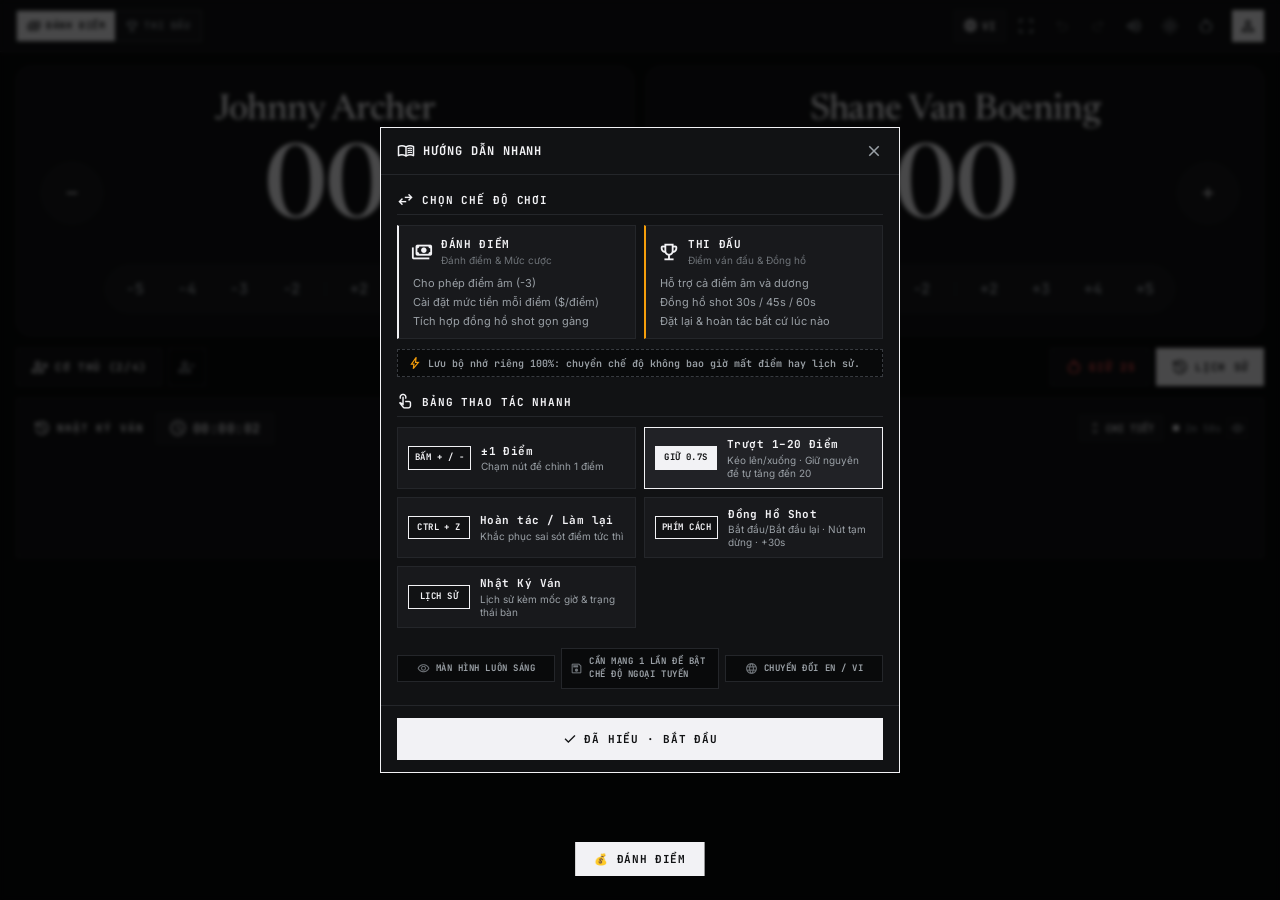
==== commit f7736980: "feat: refine scoreboard cockpit, dual-mode session clock & minimal cards - Redesign shot clock: 1/3 " ====
--- a/index.html
+++ b/index.html
@@ -5,7 +5,7 @@
   <!-- Zoom must stay available (WCAG 1.4.4) - never lock maximum-scale / user-scalable -->
   <meta name="viewport" content="width=device-width, initial-scale=1.0, viewport-fit=cover">
   <meta name="theme-color" content="#0d0e0f">
-  <meta name="description" content="Dual-mode billiards scoreboard: zero-sum cash ring-game tracking with automatic settlements, plus WPA tournament race-to-X scoring with shot clock and rack log.">
+  <meta name="description" content="Dual-mode billiards scoreboard for cash ring games and tournaments with shot clock and rack log.">
   <link rel="icon" href="data:image/svg+xml,%3Csvg xmlns='http://www.w3.org/2000/svg' viewBox='0 0 32 32'%3E%3Crect width='32' height='32' fill='%230d0e0f'/%3E%3Ccircle cx='16' cy='16' r='9' fill='%23ffffff'/%3E%3Ccircle cx='16' cy='16' r='4' fill='%230d0e0f'/%3E%3C/svg%3E">
 
   <!-- Installable / offline (PWA) -->
@@ -32,8 +32,6 @@
     <!-- ── 1. Top Masthead Navigation ── -->
     <header class="masthead">
       <div class="masthead-left">
-        <span class="table-badge"><span class="material-symbols-outlined" style="font-size: 14px; vertical-align: middle;">table_restaurant</span> <strong id="tableIdText">#01</strong></span>
-        
         <!-- DUAL-MODE TOGGLE SWITCH -->
         <div class="mode-toggle-group">
           <button class="mode-switch-btn active" id="btnModeCash" type="button" title="Cash Ring Game (Zero-Sum Betting)">
@@ -48,6 +46,10 @@
       </div>
 
       <div class="masthead-right">
+        <!-- Tournament Pool Format Toggle (American ±1 / Chinese +4,+7,+10) -->
+        <button class="icon-tool tournament-only" id="btnPoolFormat" type="button" aria-label="Toggle American / Chinese Pool Format" title="American Pool Format · Tap to switch to Chinese Pool">
+          <span class="pool-format-badge" id="poolFormatIcon">US</span>
+        </button>
         <!-- Language Switcher (VI / EN) -->
         <button class="lang-toggle-btn" id="btnLang" type="button" aria-label="Switch language: English / Vietnamese" title="Switch Language / Đổi ngôn ngữ (VI / EN)">
           <span class="material-symbols-outlined" aria-hidden="true" style="font-size: 15px;">language</span>
@@ -77,159 +79,63 @@
       </div>
     </header>
 
-    <!-- ── 2. TOURNAMENT-ONLY: Inverted Black HUD Strip ── -->
-    <aside class="hud-ticker-band tournament-only" id="hudTickerBand">
-      <div class="hud-ticker-inner">
-        <div class="hud-ticker-left">
-          <span class="hud-pill"><span class="hud-dot"></span> LIVE</span>
-          <span class="hud-title" id="hudMatchTitle">TABLE #01 · 9-BALL CHAMPIONSHIP</span>
-        </div>
-        <div class="hud-ticker-right">
-          <span class="hud-stat" id="hudLeadStat"><span class="material-symbols-outlined" style="font-size: 13px; vertical-align: middle;">leaderboard</span> <strong>EVEN</strong></span>
-          <span class="hud-divider">|</span>
-          <span class="hud-stat" id="hudDeltaStat"><span class="material-symbols-outlined" style="font-size: 13px; vertical-align: middle;">monetization_on</span> <strong>$0.00</strong></span>
-        </div>
-      </div>
-    </aside>
-
     <!-- ── Main Viewport Content ── -->
     <main class="main-content">
 
       <!-- ── 3A. TOURNAMENT-ONLY: Dual Precision Telemetry Widgets ── -->
       <section class="telemetry-grid tournament-only">
 
-        <!-- Widget A: Shot Clock Precision Readout -->
-        <article class="telemetry-card clock-readout-card">
-          <div class="card-head">
-            <div class="card-title">
-              <span class="material-symbols-outlined icon-accent">timer</span>
-              <span class="card-title-text" id="lblShotClockTitle">SHOT CLOCK</span>
-            </div>
-            <div class="mode-chips">
-              <button class="clock-mode-btn" data-sec="30" type="button">30S</button>
-              <button class="clock-mode-btn active" data-sec="45" type="button">45S</button>
-              <button class="clock-mode-btn" data-sec="60" type="button">60S</button>
-            </div>
-          </div>
-
-          <div class="clock-hero-row">
-            <div class="clock-digits-wrap">
+        <!-- Widget A: Shot Clock Precision Readout (1/3 Big Digits, 2/3 Controls + Session Clock) -->
+        <article class="telemetry-card clock-readout-card" id="clockReadoutCard">
+          <div class="clock-split-container">
+            <!-- Left 1/3: Massive digits & progress bar (Pure high-visibility number, no clutter) -->
+            <div class="clock-digits-column" id="clockDigitsColumn">
               <span class="clock-digits-hero" id="clockHeroDigits">45</span>
-              <span class="clock-digits-sub" id="lblClockSecRem">SEC</span>
-            </div>
-            <div class="clock-status-meta">
-              <span class="status-chip" id="clockStatusChip">STANDBY</span>
-              <span class="extension-label" id="clockExtLabel"><span class="material-symbols-outlined" style="font-size: 12px; vertical-align: middle;">history</span> <span id="clockExtText">1/1 EXT</span></span>
-            </div>
-          </div>
-
-          <div class="clock-progress-line">
-            <div class="clock-progress-fill" id="clockProgressFill" style="width: 100%;"></div>
-          </div>
-
-          <div class="clock-controls-bar">
-            <button class="btn-clock-main" id="btnClockStart" type="button">
-              <span class="material-symbols-outlined" id="clockBtnIcon">play_arrow</span>
-              <span id="clockBtnText">START</span>
-            </button>
-            <button class="btn-clock-sec" id="btnClockExt" type="button">
-              <span class="material-symbols-outlined">more_time</span>
-              <span id="lblClockExtBtn">+30S</span>
-            </button>
-            <button class="btn-clock-icon" id="btnClockReset" type="button" aria-label="Reset shot clock" title="Reset Shot Clock">
-              <span class="material-symbols-outlined" aria-hidden="true">refresh</span>
-            </button>
+              <div class="clock-progress-line">
+                <div class="clock-progress-fill" id="clockProgressFill" style="width: 100%;"></div>
+              </div>
+            </div>
+
+            <!-- Right 2/3: Mode Chips, Controls & Extension -->
+            <div class="clock-controls-column">
+              <div class="clock-controls-header">
+                <div class="mode-chips">
+                  <button class="clock-mode-btn" data-sec="30" type="button">30S</button>
+                  <button class="clock-mode-btn active" data-sec="45" type="button">45S</button>
+                  <button class="clock-mode-btn" data-sec="60" type="button">60S</button>
+                </div>
+              </div>
+
+              <div class="clock-controls-bar">
+                <button class="btn-clock-main" id="btnClockStart" type="button" title="Start or Restart fresh shot clock">
+                  <span class="material-symbols-outlined" id="clockBtnIcon">play_arrow</span>
+                  <span id="clockBtnText">START</span>
+                </button>
+                <button class="btn-clock-sec" id="btnClockExt" type="button" title="+30s Extension">
+                  <span class="material-symbols-outlined">more_time</span>
+                  <span id="lblClockExtBtn">+30S</span>
+                </button>
+                <button class="btn-clock-icon" id="btnClockPause" type="button" aria-label="Pause shot clock" title="Pause / Resume Shot Clock">
+                  <span class="material-symbols-outlined" id="clockPauseIcon" aria-hidden="true">pause</span>
+                </button>
+              </div>
+
+              <div class="clock-controls-footer">
+                <span class="extension-label" id="clockExtLabel">
+                  <span class="material-symbols-outlined" style="font-size: 12px; vertical-align: middle;">history</span>
+                  <span id="clockExtText">1/1 EXT</span>
+                </span>
+                <span class="clock-kbd-hint"><kbd>SPACE</kbd> Start/Restart · <kbd>P</kbd> Pause · <kbd>E</kbd> Ext</span>
+              </div>
+            </div>
           </div>
         </article>
 
-        <!-- Widget B: Tournament Stakes & Match Race -->
-        <article class="telemetry-card stakes-protocol-card">
-          <div class="card-head">
-            <div class="card-title">
-              <span class="material-symbols-outlined icon-accent">payments</span>
-              <span class="card-title-text" id="lblStakesProtocolTitle">STAKES &amp; RACE</span>
-            </div>
-            <span class="header-badge" id="racePillTag">RACE 15</span>
-          </div>
-
-          <div class="stakes-metrics-triad">
-            <div class="stake-metric-box" id="boxPerRack" title="Click to adjust stake rate">
-              <span class="metric-label" id="lblPerRackVal"><span class="material-symbols-outlined" style="font-size: 11px; vertical-align: middle;">sell</span> PER RACK</span>
-              <span class="metric-val" id="metricPerRackVal">$1.00 <small>/ PT</small></span>
-            </div>
-            <div class="stake-metric-box" id="boxCurrentPot">
-              <span class="metric-label" id="lblCurrentPot"><span class="material-symbols-outlined" style="font-size: 11px; vertical-align: middle;">savings</span> POT</span>
-              <span class="metric-val" id="metricCurrentPotVal">$0.00</span>
-            </div>
-            <div class="stake-metric-box" id="boxTargetFrame" title="Click to change target race">
-              <span class="metric-label" id="lblTargetFrame"><span class="material-symbols-outlined" style="font-size: 11px; vertical-align: middle;">flag</span> RACE</span>
-              <span class="metric-val" id="metricTargetRace">RACE 15</span>
-            </div>
-          </div>
-
-          <div class="stakes-shortcuts-row">
-            <div class="shortcuts-legend">
-              <span class="material-symbols-outlined" style="font-size: 13px; color: var(--text-muted);">keyboard</span>
-              <code>Space</code>
-              <code>Q/W: P1</code>
-              <code>O/P: P2</code>
-            </div>
-            <span class="shortcut-hint" id="lblShortcutHint"><span class="material-symbols-outlined" style="font-size: 12px; vertical-align: middle;">touch_app</span> Tap to edit</span>
-          </div>
-        </article>
-
       </section>
 
-      <!-- ── 3B. CASH-ONLY: Unified Cash Telemetry & Zero-Sum Balance Card ── -->
-      <section class="cash-telemetry-bar cash-only">
-        <div class="cash-telemetry-left">
-          <button class="cash-rate-chip" id="btnCashRateChip" type="button" title="Configure stake rate">
-            <span class="material-symbols-outlined" style="font-size: 15px;">payments</span>
-            <strong id="cashStakeLabel">$1.00 / PT</strong>
-          </button>
-          <button class="cash-payout-btn" id="btnOpenSettlements" type="button" title="Open Cash Settlement Transfers">
-            <span class="material-symbols-outlined" style="font-size: 15px;">receipt_long</span>
-            <span id="lblWhoPaysWhom">SETTLEMENTS</span>
-          </button>
-        </div>
-
-        <!-- Integrated Zero-Sum Balance Status Bar -->
-        <div class="cash-balance-inline" id="balanceStatusBar">
-          <div class="balance-left">
-            <span class="balance-dot" id="balanceDot"></span>
-            <span class="material-symbols-outlined" style="font-size: 14px; color: var(--text-secondary);">balance</span>
-            <span class="balance-title" id="balanceStatusText">ZERO-SUM (0)</span>
-          </div>
-          <div class="balance-right">
-            <span class="balance-number" id="totalSum">0</span>
-          </div>
-        </div>
-
-        <!-- Compact Shot Clock in Cash Mode -->
-        <div class="cash-compact-clock">
-          <span class="material-symbols-outlined" style="font-size: 15px;">timer</span>
-          <span class="compact-clock-digits" id="compactClockDigits">45s</span>
-          <button class="compact-clock-btn icon-only" id="btnCompactClockToggle" type="button" title="Start / Pause Clock">
-            <span class="material-symbols-outlined" id="compactClockIcon" style="font-size: 14px;">play_arrow</span>
-          </button>
-          <button class="compact-clock-btn" id="btnCompactClockExt" type="button" title="+30s Extension">
-            <span class="material-symbols-outlined" style="font-size: 12px;">more_time</span>
-            <span>+30s</span>
-          </button>
-          <button class="compact-clock-btn icon-only" id="btnCompactClockReset" type="button" title="Reset Clock">
-            <span class="material-symbols-outlined" style="font-size: 14px;">refresh</span>
-          </button>
-        </div>
       </section>
 
-      <!-- ── 5. TOURNAMENT-ONLY: Race Header ── -->
-      <section class="tournament-race-header tournament-only">
-        <div class="race-header-title">
-          <span class="material-symbols-outlined">emoji_events</span>
-          <span id="lblTourneyArrayTitle">FRAME SCORE</span>
-        </div>
-        <span class="race-target-label" id="tourneyRaceBadge"><span class="material-symbols-outlined" style="font-size: 13px; vertical-align: middle;">flag</span> RACE 15</span>
-      </section>
+
 
       <!-- ── 6. Dynamic Player Roster Array (Ultra-Clean Cards) ── -->
       <section class="players-array-grid" id="playersArrayContainer">
@@ -267,9 +173,18 @@
       <!-- ── 8. Universal Chronological Rack History Drawer (With Extended Info Toggle) ── -->
       <section class="rack-log-drawer" id="rackLogDrawer">
         <div class="drawer-header">
-          <div class="drawer-title">
-            <span class="material-symbols-outlined">history</span>
-            <span id="lblChronDrawerTitle">RACK LOG</span>
+          <div class="drawer-title-group">
+            <div class="drawer-title">
+              <span class="material-symbols-outlined">history</span>
+              <span id="lblChronDrawerTitle">RACK LOG</span>
+            </div>
+
+            <!-- Session Clock (Both Modes: Tap to Pause/Resume · Hold 2s to Reset) -->
+            <div class="session-timer-badge" id="sessionTimerBadge" title="Tap to Pause/Resume · Hold 2s to Reset">
+              <span class="material-symbols-outlined session-icon" id="sessionClockIcon">schedule</span>
+              <strong class="session-digits" id="sessionTimerDigits">00:00:00</strong>
+              <div class="session-hold-bar" id="sessionHoldBar"></div>
+            </div>
           </div>
 
           <div class="drawer-controls">
@@ -300,13 +215,13 @@
 
   </div>
 
-  <!-- ══════════ CASH SETTLEMENTS & CONFIG MODAL ══════════ -->
+  <!-- ══════════ CASH STAKES CONFIG MODAL ══════════ -->
   <div class="modal-backdrop" id="stakesModal" role="dialog" aria-modal="true" aria-labelledby="modalTitleText">
     <div class="modal-window">
       <div class="modal-head">
         <div class="modal-title-row">
           <span class="material-symbols-outlined" aria-hidden="true">payments</span>
-          <h2 id="modalTitleText">STAKES &amp; SETTLEMENTS</h2>
+          <h2 id="modalTitleText">STAKES CONFIG</h2>
         </div>
         <button class="btn-modal-close" id="btnCloseStakesModal" type="button" aria-label="Close dialog">
           <span class="material-symbols-outlined" aria-hidden="true">close</span>
@@ -337,35 +252,6 @@
             <button class="preset-chip" data-v="10.00" type="button">$10.00</button>
           </div>
         </div>
-
-        <div class="config-section tournament-only">
-          <label class="config-label" for="raceInputTarget" id="lblTargetMatchRace"><span class="material-symbols-outlined" style="font-size: 13px; vertical-align: middle;">flag</span> TARGET RACE</label>
-          <div class="stepper-row">
-            <button class="btn-step" id="btnRaceMinus" type="button">
-              <span class="material-symbols-outlined" style="font-size: 15px;">remove</span> 1
-            </button>
-            <div class="input-rate-box">
-              <span class="curr-symbol">RACE</span>
-              <input type="number" id="raceInputTarget" step="1" min="1" max="99" value="15">
-            </div>
-            <button class="btn-step" id="btnRacePlus" type="button">
-              <span class="material-symbols-outlined" style="font-size: 15px;">add</span> 1
-            </button>
-          </div>
-          <div class="chip-preset-row">
-            <button class="preset-chip race-chip" data-r="7" type="button">RACE 7</button>
-            <button class="preset-chip race-chip" data-r="9" type="button">RACE 9</button>
-            <button class="preset-chip race-chip" data-r="11" type="button">RACE 11</button>
-            <button class="preset-chip race-chip active" data-r="15" type="button">RACE 15</button>
-            <button class="preset-chip race-chip" data-r="21" type="button">RACE 21</button>
-          </div>
-        </div>
-
-        <div class="settlement-breakdown-box">
-          <div class="breakdown-header" id="lblBreakdownHeader"><span class="material-symbols-outlined" style="font-size: 14px; vertical-align: middle;">sync_alt</span> <span>DIRECT TRANSFERS</span></div>
-          <div class="settlement-roster-list" id="modalSettlementRoster"></div>
-          <div class="transfers-ledger-list" id="modalTransfersLedger"></div>
-        </div>
       </div>
 
       <div class="modal-foot">
@@ -497,13 +383,13 @@
                 <span class="material-symbols-outlined">payments</span>
                 <div>
                   <strong class="mode-card-name" id="lblGuideCashTitle">CASH RING</strong>
-                  <span class="mode-card-subtitle" id="lblGuideCashTag">Zero-Sum Betting</span>
+                  <span class="mode-card-subtitle" id="lblGuideCashTag">Points &amp; Stakes</span>
                 </div>
               </div>
               <ul class="mode-card-bullets">
                 <li id="lblGuideCashB1">Negative scores allowed (-3)</li>
-                <li id="lblGuideCashB2">Table balance sums to 0</li>
-                <li id="lblGuideCashB3">Auto-calculates who owes whom</li>
+                <li id="lblGuideCashB2">Configurable stake rate ($/PT)</li>
+                <li id="lblGuideCashB3">Built-in compact shot clock</li>
               </ul>
             </div>
 
@@ -513,13 +399,13 @@
                 <span class="material-symbols-outlined">emoji_events</span>
                 <div>
                   <strong class="mode-card-name" id="lblGuideTourneyTitle">TOURNAMENT</strong>
-                  <span class="mode-card-subtitle" id="lblGuideTourneyTag">Race-to-X &amp; Clock</span>
+                  <span class="mode-card-subtitle" id="lblGuideTourneyTag">Match Frames &amp; Clock</span>
                 </div>
               </div>
               <ul class="mode-card-bullets">
-                <li id="lblGuideTourneyB1">Race to target frames (e.g. 15)</li>
+                <li id="lblGuideTourneyB1">Negative and positive frame scores</li>
                 <li id="lblGuideTourneyB2">30s / 45s / 60s shot clock</li>
-                <li id="lblGuideTourneyB3">Live TV broadcast match HUD</li>
+                <li id="lblGuideTourneyB3">Quick reset &amp; undo anytime</li>
               </ul>
             </div>
           </div>
@@ -551,8 +437,8 @@
             <div class="guide-action-card highlight">
               <span class="guide-keycap keycap-accent" id="lblGuideKeyDrag">HOLD 0.7S</span>
               <div class="guide-action-text">
-                <strong class="guide-action-title" id="lblGuideActionDragTitle">Slide 1–12 Pts</strong>
-                <span class="guide-action-desc" id="lblGuideActionDragDesc">Drag up/down, release to commit</span>
+                <strong class="guide-action-title" id="lblGuideActionDragTitle">Slide 1–20 Pts</strong>
+                <span class="guide-action-desc" id="lblGuideActionDragDesc">Drag up/down, hold to auto-increment to 20</span>
               </div>
             </div>
 
@@ -565,21 +451,12 @@
               </div>
             </div>
 
-            <!-- Action 4: Settlements -->
-            <div class="guide-action-card">
-              <span class="guide-keycap" id="lblGuideKeySettle">SETTLE</span>
-              <div class="guide-action-text">
-                <strong class="guide-action-title" id="lblGuideActionSettleTitle">Who Pays Whom</strong>
-                <span class="guide-action-desc" id="lblGuideActionSettleDesc">Exact pairwise cash payouts</span>
-              </div>
-            </div>
-
             <!-- Action 5: Shot Clock -->
             <div class="guide-action-card">
               <span class="guide-keycap" id="lblGuideKeyClock">SPACE</span>
               <div class="guide-action-text">
                 <strong class="guide-action-title" id="lblGuideActionClockTitle">Shot Clock</strong>
-                <span class="guide-action-desc" id="lblGuideActionClockDesc">Start/pause timer · +30s extension</span>
+                <span class="guide-action-desc" id="lblGuideActionClockDesc">Start/Restart shot · +30s extension</span>
               </div>
             </div>
 
--- a/css/style.css
+++ b/css/style.css
@@ -60,12 +60,12 @@
   box-sizing: border-box;
   margin: 0;
   padding: 0;
-  border-radius: 0 !important; /* Strict 0px mandate */
 }
 
 html, body {
   width: 100%;
   min-height: 100vh;
+  min-height: 100dvh;
   background-color: var(--bg-canvas);
   color: var(--text-primary);
   font-family: var(--font-sans);
@@ -74,6 +74,27 @@
   -webkit-font-smoothing: antialiased;
   -moz-osx-font-smoothing: grayscale;
   user-select: none;
+  scroll-behavior: smooth;
+}
+
+/* ── Mode-Specific Scrolling & Snap Behaviors ── */
+html.mode-tournament,
+html.mode-tournament body {
+  scroll-snap-type: y proximity;
+  scroll-padding-top: 60px;
+}
+
+/* Anchor top telemetry card so scrolling towards the top never snaps back down */
+html.mode-tournament .telemetry-grid.tournament-only {
+  scroll-snap-align: start;
+  scroll-snap-stop: normal;
+  scroll-margin-top: 60px;
+}
+
+html.mode-cash,
+html.mode-cash body {
+  scroll-snap-type: none !important;
+  scroll-padding-top: 0 !important;
 }
 
 button, input {
@@ -246,6 +267,29 @@
 .icon-tool:disabled {
   opacity: 0.3;
   pointer-events: none;
+}
+
+.pool-format-badge {
+  font-family: var(--font-mono);
+  font-size: 11px;
+  font-weight: 800;
+  letter-spacing: 0.04em;
+  padding: 1px 4px;
+  background: var(--bg-inset);
+  border: 1px solid var(--border-hairline);
+  color: var(--text-primary);
+  display: inline-flex;
+  align-items: center;
+  justify-content: center;
+  min-width: 22px;
+  transition: all 120ms ease;
+}
+
+.pool-format-badge.chinese {
+  background: #f59e0b;
+  color: #000000;
+  border-color: #f59e0b;
+  font-weight: 900;
 }
 
 .lang-toggle-btn {
@@ -430,19 +474,13 @@
   gap: 12px;
 }
 
-/* ── 3A. TOURNAMENT: Dual Precision Telemetry Widgets ── */
+/* ── 3A. TOURNAMENT: Shot Clock Readout ── */
 .telemetry-grid {
   display: grid;
   grid-template-columns: 1fr;
   gap: 12px;
 }
 
-@media(min-width: 860px) {
-  .telemetry-grid {
-    grid-template-columns: 1fr 1fr;
-  }
-}
-
 .telemetry-card {
   background: var(--bg-surface);
   border: 1px solid var(--border-hairline);
@@ -515,84 +553,53 @@
   border-color: var(--text-primary);
 }
 
-/* Clock Hero display */
-.clock-hero-row {
-  display: flex;
-  align-items: flex-end;
-  justify-content: space-between;
-  gap: 12px;
-}
-
-.clock-digits-wrap {
+/* ── Shot Clock Readout Split Layout (1/3 Digits, 2/3 Controls) ── */
+.clock-split-container {
+  display: grid;
+  grid-template-columns: 1fr 2fr;
+  gap: 16px;
+  align-items: stretch;
+}
+
+@media (max-width: 600px) {
+  .clock-split-container {
+    grid-template-columns: 1fr 1.8fr;
+    gap: 10px;
+  }
+}
+
+/* Left 1/3: Digits Column (Pure high-visibility number, no clutter) */
+.clock-digits-column {
   display: flex;
   flex-direction: column;
+  align-items: center;
+  justify-content: center;
+  text-align: center;
+  background: var(--bg-inset);
+  border: 1px solid var(--border-hairline);
+  padding: 10px 8px;
+  position: relative;
+  transition: all 140ms ease;
+  overflow: hidden;
 }
 
 .clock-digits-hero {
   font-family: var(--font-serif);
-  font-size: 58px;
+  font-size: clamp(74px, 10vw, 118px);
   font-weight: 500;
-  line-height: 0.9;
+  line-height: 0.82;
   letter-spacing: -0.04em;
   color: var(--text-primary);
-}
-
-.clock-digits-hero.crit {
-  color: var(--accent-red);
-  animation: clockCrit 0.4s infinite alternate;
-}
-
-@keyframes clockCrit {
-  to { transform: scale(1.05); }
-}
-
-.clock-digits-sub {
-  font-family: var(--font-mono);
-  font-size: 10px;
-  font-weight: 600;
-  letter-spacing: 0.08em;
-  color: var(--text-muted);
-  margin-top: 4px;
-}
-
-.clock-status-meta {
-  display: flex;
-  flex-direction: column;
-  align-items: flex-end;
-  gap: 4px;
-}
-
-.status-chip {
-  font-family: var(--font-mono);
-  font-size: 10px;
-  font-weight: 700;
-  letter-spacing: 0.08em;
-  padding: 2px 8px;
-  background: var(--bg-inset);
-  border: 1px solid var(--border-hairline);
-  color: var(--text-secondary);
-}
-
-.status-chip.running {
-  background: var(--text-primary);
-  color: var(--bg-surface);
-}
-
-.status-chip.foul {
-  background: var(--accent-red);
-  color: #ffffff;
-}
-
-.extension-label {
-  font-family: var(--font-mono);
-  font-size: 10px;
-  color: var(--text-muted);
-  letter-spacing: 0.04em;
+  transition: color 120ms ease, transform 120ms ease;
+  padding: 4px 0;
 }
 
 .clock-progress-line {
+  position: absolute;
+  bottom: 0;
+  left: 0;
   width: 100%;
-  height: 2px;
+  height: 3px;
   background: var(--border-hairline);
   overflow: hidden;
 }
@@ -603,8 +610,130 @@
   transition: width 200ms linear;
 }
 
+/* ── Urgent 5-Second Warning (Highly Informant) ── */
+.clock-readout-card.crit {
+  border-color: #ef4444 !important;
+  box-shadow: 0 0 24px rgba(239, 68, 68, 0.4), inset 0 0 16px rgba(239, 68, 68, 0.12) !important;
+  animation: clockCardUrgent 0.6s infinite alternate ease-in-out;
+}
+
+.clock-digits-column.crit {
+  background: rgba(239, 68, 68, 0.12);
+  border-color: #ef4444;
+}
+
+.clock-digits-hero.crit {
+  color: #ef4444 !important;
+  text-shadow: 0 0 20px rgba(239, 68, 68, 0.7);
+  animation: clockCritStrobe 0.5s infinite alternate ease-in-out;
+}
+
 .clock-progress-fill.crit {
+  background: #ef4444 !important;
+  box-shadow: 0 0 10px #ef4444;
+}
+
+.status-chip.crit {
+  background: #ef4444 !important;
+  color: #ffffff !important;
+  font-weight: 800;
+  border-color: #ff0000;
+  animation: clockChipStrobe 0.5s infinite alternate;
+}
+
+@keyframes clockCritStrobe {
+  from { transform: scale(1); filter: brightness(1); }
+  to { transform: scale(1.06); filter: brightness(1.3); }
+}
+
+@keyframes clockCardUrgent {
+  from { border-color: rgba(239, 68, 68, 0.6); }
+  to { border-color: rgba(239, 68, 68, 1); }
+}
+
+@keyframes clockChipStrobe {
+  from { opacity: 0.9; }
+  to { opacity: 1; transform: scale(1.05); }
+}
+
+/* Right 2/3: Controls Column */
+.clock-controls-column {
+  display: flex;
+  flex-direction: column;
+  justify-content: space-between;
+  gap: 10px;
+}
+
+.clock-controls-header {
+  display: flex;
+  align-items: center;
+  gap: 8px;
+}
+
+.clock-controls-header .mode-chips {
+  display: flex;
+  gap: 6px;
+  width: 100%;
+}
+
+.clock-controls-header .mode-chips .clock-mode-btn {
+  flex: 1;
+}
+
+.session-timer-badge {
+  display: inline-flex;
+  align-items: center;
+  gap: 6px;
+  font-family: var(--font-mono);
+  font-size: 11px;
+  background: var(--bg-inset);
+  border: 1px solid var(--border-hairline);
+  padding: 5px 12px;
+  color: var(--text-primary);
+  cursor: pointer;
+  position: relative;
+  overflow: hidden;
+  user-select: none;
+  touch-action: none;
+  transition: all 120ms ease;
+}
+
+.session-timer-badge:hover {
+  background: var(--bg-elevated);
+  border-color: var(--border-bold);
+}
+
+.session-timer-badge.is-paused {
+  border-color: var(--accent-amber);
+  background: rgba(245, 158, 11, 0.1);
+}
+
+.session-timer-badge.is-paused .session-icon {
+  color: var(--accent-amber);
+  animation: pausePulse 1s infinite alternate;
+}
+
+@keyframes pausePulse {
+  from { opacity: 0.45; }
+  to { opacity: 1; }
+}
+
+.session-digits {
+  font-family: var(--font-mono);
+  font-size: 13px;
+  font-weight: 700;
+  letter-spacing: 0.04em;
+  color: var(--text-primary);
+}
+
+.session-hold-bar {
+  position: absolute;
+  bottom: 0;
+  left: 0;
+  height: 2px;
   background: var(--accent-red);
+  width: 0%;
+  pointer-events: none;
 }
 
 .clock-controls-bar {
@@ -679,6 +808,31 @@
   background: var(--bg-elevated);
 }
 
+.clock-controls-footer {
+  display: flex;
+  align-items: center;
+  justify-content: space-between;
+  gap: 8px;
+  font-family: var(--font-mono);
+  font-size: 10px;
+  color: var(--text-muted);
+}
+
+.extension-label {
+  font-family: var(--font-mono);
+  font-size: 10px;
+  color: var(--text-muted);
+  letter-spacing: 0.04em;
+}
+
+.clock-kbd-hint kbd {
+  background: var(--bg-inset);
+  border: 1px solid var(--border-hairline);
+  padding: 1px 4px;
+  font-size: 9px;
+  color: var(--text-secondary);
+}
+
 /* Stakes Triad Metric Cards */
 .stakes-metrics-triad {
   display: grid;
@@ -962,109 +1116,313 @@
 /* ── 6. Ultra-Clean Dynamic Player Roster Array ── */
 .players-array-grid {
   display: grid;
+  gap: 12px;
+  width: 100%;
+  box-sizing: border-box;
+}
+
+/* ── Tournament Mode: Full-Viewport Dynamic Snap ── */
+html.mode-tournament .players-array-grid {
+  min-height: calc(100dvh - 76px);
+  scroll-snap-align: start;
+  scroll-snap-stop: normal;
+  align-items: stretch;
+}
+
+/* On PC / larger screens, reduce snap region sensitivity so player cards don't snap prematurely */
+@media (min-width: 768px) {
+  html.mode-tournament .players-array-grid {
+    scroll-margin-top: 150px;
+  }
+}
+@media (min-width: 1024px) {
+  html.mode-tournament .players-array-grid {
+    scroll-margin-top: 220px;
+  }
+}
+
+html.mode-tournament .players-array-grid[data-count="1"] {
   grid-template-columns: 1fr;
-  gap: 12px;
-}
-
-@media(min-width: 640px) {
-  .players-array-grid {
+  grid-template-rows: 1fr;
+}
+
+html.mode-tournament .players-array-grid[data-count="2"] {
+  grid-template-columns: 1fr;
+  grid-template-rows: 1fr 1fr;
+}
+
+@media (min-width: 700px) {
+  html.mode-tournament .players-array-grid[data-count="2"] {
+    grid-template-columns: 1fr 1fr;
+    grid-template-rows: 1fr;
+  }
+}
+
+html.mode-tournament .players-array-grid[data-count="3"] {
+  grid-template-columns: 1fr;
+  grid-template-rows: 1fr 1fr 1fr;
+}
+
+@media (min-width: 800px) {
+  html.mode-tournament .players-array-grid[data-count="3"] {
+    grid-template-columns: 1fr 1fr 1fr;
+    grid-template-rows: 1fr;
+  }
+}
+
+html.mode-tournament .players-array-grid[data-count="4"] {
+  grid-template-columns: 1fr 1fr;
+  grid-template-rows: 1fr 1fr;
+}
+
+html.mode-tournament .player-championship-card {
+  height: 100%;
+}
+
+/* ── Cash Mode: No Snap, Natural Flow & Compact Cards ── */
+html.mode-cash .players-array-grid {
+  scroll-snap-align: none !important;
+  scroll-snap-stop: normal;
+  min-height: auto !important;
+  grid-template-columns: 1fr;
+  grid-template-rows: auto !important;
+}
+
+@media (min-width: 640px) {
+  html.mode-cash .players-array-grid {
     grid-template-columns: 1fr 1fr;
   }
 }
 
-@media(min-width: 1040px) {
-  .players-array-grid {
-    grid-template-columns: repeat(auto-fit, minmax(230px, 1fr));
+@media (min-width: 1040px) {
+  html.mode-cash .players-array-grid {
+    grid-template-columns: repeat(auto-fit, minmax(240px, 1fr));
   }
 }
 
-/* Player Card Component (Ultra-Clean Focus on Name & Score) */
+html.mode-cash .player-championship-card {
+  height: auto;
+  min-height: 180px;
+}
+
+/* ── Refined Cash Mode Quick Points Deck (Monochrome Minimalist Dock) ── */
+.cash-quick-deck {
+  display: flex;
+  align-items: center;
+  justify-content: space-between;
+  gap: 4px;
+  width: 100%;
+  max-width: 440px;
+  margin-top: 12px;
+  padding: 4px;
+  background: var(--bg-inset);
+  border: 1px solid var(--border-hairline);
+  border-radius: 999px;
+  box-shadow: none;
+  box-sizing: border-box;
+}
+
+html:not(.dark) .cash-quick-deck {
+  background: rgba(0, 0, 0, 0.035);
+  border-color: rgba(0, 0, 0, 0.08);
+  box-shadow: none;
+}
+
+.cash-deck-bank {
+  display: flex;
+  align-items: center;
+  gap: 2px;
+  flex: 1;
+  min-width: 0;
+}
+
+.cash-deck-divider {
+  width: 1px;
+  height: 18px;
+  background: var(--border-hairline);
+  margin: 0 4px;
+  flex-shrink: 0;
+}
+
+html:not(.dark) .cash-deck-divider {
+  background: rgba(0, 0, 0, 0.10);
+}
+
+.btn-cash-pill {
+  flex: 1;
+  min-width: 0;
+  height: clamp(32px, 3.8vw, 38px);
+  background: transparent;
+  border: none;
+  font-family: var(--font-mono);
+  font-size: clamp(12px, 1.35vw, 15px);
+  font-weight: 700;
+  letter-spacing: -0.01em;
+  color: var(--text-secondary);
+  cursor: pointer;
+  display: flex;
+  align-items: center;
+  justify-content: center;
+  border-radius: 999px;
+  transition: all 120ms ease;
+  user-select: none;
+  touch-action: manipulation;
+  padding: 0;
+}
+
+.btn-cash-pill:hover,
+.btn-cash-pill.dec:hover,
+.btn-cash-pill.inc:hover {
+  background: rgba(255, 255, 255, 0.08);
+  color: var(--text-primary);
+}
+
+.btn-cash-pill:active,
+.btn-cash-pill.dec:active,
+.btn-cash-pill.inc:active {
+  background: var(--text-primary);
+  color: var(--bg-surface);
+  transform: scale(0.94);
+}
+
+html:not(.dark) .btn-cash-pill {
+  color: var(--text-secondary);
+}
+
+html:not(.dark) .btn-cash-pill:hover,
+html:not(.dark) .btn-cash-pill.dec:hover,
+html:not(.dark) .btn-cash-pill.inc:hover {
+  background: rgba(0, 0, 0, 0.06);
+  color: var(--text-primary);
+}
+
+html:not(.dark) .btn-cash-pill:active,
+html:not(.dark) .btn-cash-pill.dec:active,
+html:not(.dark) .btn-cash-pill.inc:active {
+  background: var(--text-primary);
+  color: #ffffff;
+}
+
+@media (max-width: 380px) {
+  .cash-quick-deck {
+    flex-direction: column;
+    border-radius: 14px;
+    gap: 4px;
+    padding: 6px;
+  }
+  .cash-deck-bank {
+    width: 100%;
+  }
+  .cash-deck-divider {
+    width: 100%;
+    height: 1px;
+    margin: 2px 0;
+  }
+}
+
+/* Fallback for uncounted states */
+.players-array-grid:not([data-count]) {
+  grid-template-columns: repeat(auto-fit, minmax(240px, 1fr));
+}
+
+/* Player Card Component (Clean Flat Monochrome Finish, No Shadows) */
 .player-championship-card {
   background: var(--bg-surface);
   border: 1px solid var(--border-hairline);
-  padding: 20px 18px;
+  border-radius: 14px;
+  padding: clamp(14px, 2.4vh, 26px) clamp(14px, 2.2vw, 24px);
   display: flex;
   flex-direction: column;
-  gap: 14px;
+  justify-content: space-evenly;
+  align-items: center;
   position: relative;
   overflow: hidden;
   box-sizing: border-box;
   width: 100%;
-  transition: all 120ms ease;
-}
-
-/* Leader card outline emphasis */
+  box-shadow: none !important;
+  contain: layout style paint; /* Battery and GPU repaint optimization */
+  transition: border-color 140ms ease, background-color 140ms ease;
+}
+
+/* Leader card outline emphasis removed per user request */
 .player-championship-card.is-leader {
-  border-color: var(--border-bold);
+  border-color: var(--border-hairline) !important;
+  box-shadow: none !important;
 }
 
 /* ── HOTCELL SLIGHT HIGHLIGHTED CONTRAST (Cash Mode Imbalance) ── */
 .player-championship-card.hotcell {
   border: 1.5px solid rgba(255, 255, 255, 0.45) !important;
   background-color: #1a1b1f !important;
-  box-shadow: 0 0 16px rgba(255, 255, 255, 0.05);
+  box-shadow: none !important;
 }
 
 html:not(.dark) .player-championship-card.hotcell {
   border: 1.5px solid #111111 !important;
   background-color: #f0f0f3 !important;
-  box-shadow: 0 0 16px rgba(0, 0, 0, 0.05);
+  box-shadow: none !important;
 }
 
 /* Player Name */
 .player-name-field {
   font-family: var(--font-serif);
-  font-size: 28px;
+  font-size: clamp(22px, 3vw, 36px);
   font-weight: 500;
   color: var(--text-primary);
   letter-spacing: -0.015em;
-  padding: 2px 0;
+  padding: 4px 8px;
+  border-radius: 6px;
   border-bottom: 1px solid transparent;
   width: 100%;
   text-align: center;
+  transition: all 120ms ease;
 }
 
 .player-name-field:focus {
+  background: rgba(255, 255, 255, 0.04);
   border-bottom-color: var(--text-primary);
 }
 
-/* Score Row: Flex with safe min-width and auto-clamping digits */
+/* Score Row: Flex with big hero digits and tactile circular steppers */
 .card-score-row {
   display: flex;
   align-items: center;
   justify-content: space-between;
-  gap: 8px;
+  gap: clamp(8px, 2vw, 18px);
   width: 100%;
   padding: 4px 0;
   box-sizing: border-box;
+  overflow: visible;
 }
 
 .btn-score-touch {
-  flex: 0 0 48px;
-  width: 48px;
-  height: 58px;
-  background: var(--bg-inset);
-  border: 1px solid var(--border-hairline);
-  color: var(--text-primary);
-  font-size: 22px;
-  font-weight: 400;
+  flex: 0 0 clamp(46px, 5.5vw, 62px);
+  width: clamp(46px, 5.5vw, 62px);
+  height: clamp(46px, 5.5vw, 62px);
+  border-radius: 50%;
+  background: var(--bg-inset);
+  border: 1px solid var(--border-hairline);
+  color: var(--text-primary);
+  font-size: clamp(20px, 2.6vw, 28px);
   cursor: pointer;
   display: flex;
   align-items: center;
   justify-content: center;
-  transition: all 80ms;
-  touch-action: none; /* Allows smooth hold-and-drag gesture */
+  transition: all 120ms cubic-bezier(0.4, 0, 0.2, 1);
+  touch-action: none;
+  box-shadow: none;
 }
 
 .btn-score-touch:hover {
   background: var(--bg-elevated);
+  border-color: var(--border-medium);
 }
 
 .btn-score-touch:active,
 .btn-score-touch.scrubbing {
   background: var(--text-primary);
   color: var(--bg-surface);
-  transform: scale(0.96);
+  transform: scale(0.94);
 }
 
 .btn-score-touch:focus-visible {
@@ -1072,6 +1430,17 @@
   outline-offset: 2px;
 }
 
+html:not(.dark) .btn-score-touch {
+  background: rgba(0, 0, 0, 0.04);
+  border-color: rgba(0, 0, 0, 0.10);
+  box-shadow: none;
+}
+
+html:not(.dark) .btn-score-touch:hover {
+  background: rgba(0, 0, 0, 0.08);
+  border-color: rgba(0, 0, 0, 0.20);
+}
+
 .score-center-display {
   flex: 1 1 auto;
   min-width: 0;
@@ -1080,28 +1449,85 @@
   align-items: center;
   justify-content: center;
   text-align: center;
-  overflow: hidden;
+  overflow: visible; /* Prevents glyph ascender/descender cutoff */
+  padding: 0 2px;
 }
 
 .score-hero-digits {
   font-family: var(--font-serif);
-  font-size: clamp(40px, 4.4vw, 68px);
-  font-weight: 400;
-  line-height: 1;
-  letter-spacing: -0.03em;
+  font-size: clamp(48px, 8vw, 108px);
+  font-weight: 500;
+  line-height: 1.05; /* Ample vertical breathing room */
+  letter-spacing: -0.02em;
   color: var(--text-primary);
   white-space: nowrap;
-  overflow: hidden;
+  overflow: visible;
   max-width: 100%;
-}
-
-.score-sublabel {
-  font-family: var(--font-mono);
-  font-size: 9px;
-  font-weight: 700;
-  letter-spacing: 0.12em;
-  color: var(--text-muted);
-  margin-top: 4px;
+  padding: 2px 0;
+  transition: color 100ms ease, transform 100ms ease;
+}
+
+/* Scrubbing live highlight */
+.score-hero-digits.scrubbing-live {
+  color: var(--accent-amber);
+  transform: scale(1.05);
+}
+
+.score-hero-digits.scrubbing-live.maxed {
+  color: var(--accent-red) !important;
+  transform: scale(1.1);
+  text-shadow: 0 0 16px rgba(239, 68, 68, 0.6);
+}
+
+/* 4-player layout adjustments so cards fit on screen without clipping */
+.players-array-grid[data-count="4"] .score-hero-digits {
+  font-size: clamp(34px, 5.2vw, 76px);
+  line-height: 1.05;
+}
+
+.players-array-grid[data-count="4"] .btn-score-touch {
+  flex: 0 0 clamp(40px, 4.8vw, 56px);
+  width: clamp(40px, 4.8vw, 56px);
+  height: clamp(48px, 5.8vw, 68px);
+}
+
+/* ── Chinese Pool Points Option Bar (+4, +7, +10) ── */
+.chinese-pts-bar {
+  display: flex;
+  gap: 8px;
+  width: 100%;
+  max-width: 420px;
+  justify-content: center;
+  margin-top: 6px;
+}
+
+.btn-chinese-pts {
+  flex: 1;
+  height: clamp(34px, 4.2vw, 44px);
+  background: var(--bg-inset);
+  border: 1px solid var(--border-hairline);
+  font-family: var(--font-mono);
+  font-size: clamp(13px, 1.5vw, 16px);
+  font-weight: 700;
+  letter-spacing: 0.04em;
+  color: var(--text-primary);
+  cursor: pointer;
+  transition: all 100ms ease;
+  display: flex;
+  align-items: center;
+  justify-content: center;
+  border-radius: 2px;
+}
+
+.btn-chinese-pts:hover {
+  background: var(--bg-elevated);
+  border-color: var(--border-bold);
+}
+
+.btn-chinese-pts:active {
+  transform: scale(0.96);
+  background: var(--text-primary);
+  color: var(--bg-surface);
 }
 
 /* Score Pulse Animation */
@@ -1229,6 +1655,13 @@
   gap: 8px;
 }
 
+.drawer-title-group {
+  display: flex;
+  align-items: center;
+  gap: 12px;
+  flex-wrap: wrap;
+}
+
 .drawer-title {
   display: flex;
   align-items: center;
@@ -1336,31 +1769,66 @@
 }
 
 .log-entry-main {
-  display: grid;
-  grid-template-columns: 50px 1fr auto auto;
-  align-items: center;
+  display: flex;
+  align-items: center;
+  justify-content: space-between;
   gap: 8px;
+  flex-wrap: wrap;
+}
+
+.log-entry-narrative {
+  display: flex;
+  align-items: center;
+  gap: 8px;
+  min-width: 0;
+  flex: 1;
 }
 
 .log-rack-num {
   font-weight: 700;
   color: var(--text-secondary);
+  font-size: 10px;
+  background: var(--bg-surface);
+  border: 1px solid var(--border-hairline);
+  padding: 1px 5px;
+  border-radius: 2px;
+  flex-shrink: 0;
 }
 
 .log-winner-name {
   font-family: var(--font-sans);
   font-weight: 600;
   color: var(--text-primary);
+  white-space: nowrap;
 }
 
 .log-point-delta {
   font-weight: 700;
-  color: var(--text-primary);
+  padding: 1px 6px;
+  border-radius: 2px;
+  font-size: 11px;
+}
+
+.log-point-delta.inc {
+  color: #34d399;
+  background: rgba(16, 185, 129, 0.12);
+}
+
+.log-point-delta.dec {
+  color: #f87171;
+  background: rgba(239, 68, 68, 0.12);
+}
+
+.log-score-transition {
+  color: var(--text-muted);
+  font-size: 10px;
 }
 
 .log-timestamp {
   color: var(--text-muted);
   font-size: 10px;
+  white-space: nowrap;
+  flex-shrink: 0;
 }
 
 /* Extended History Info */
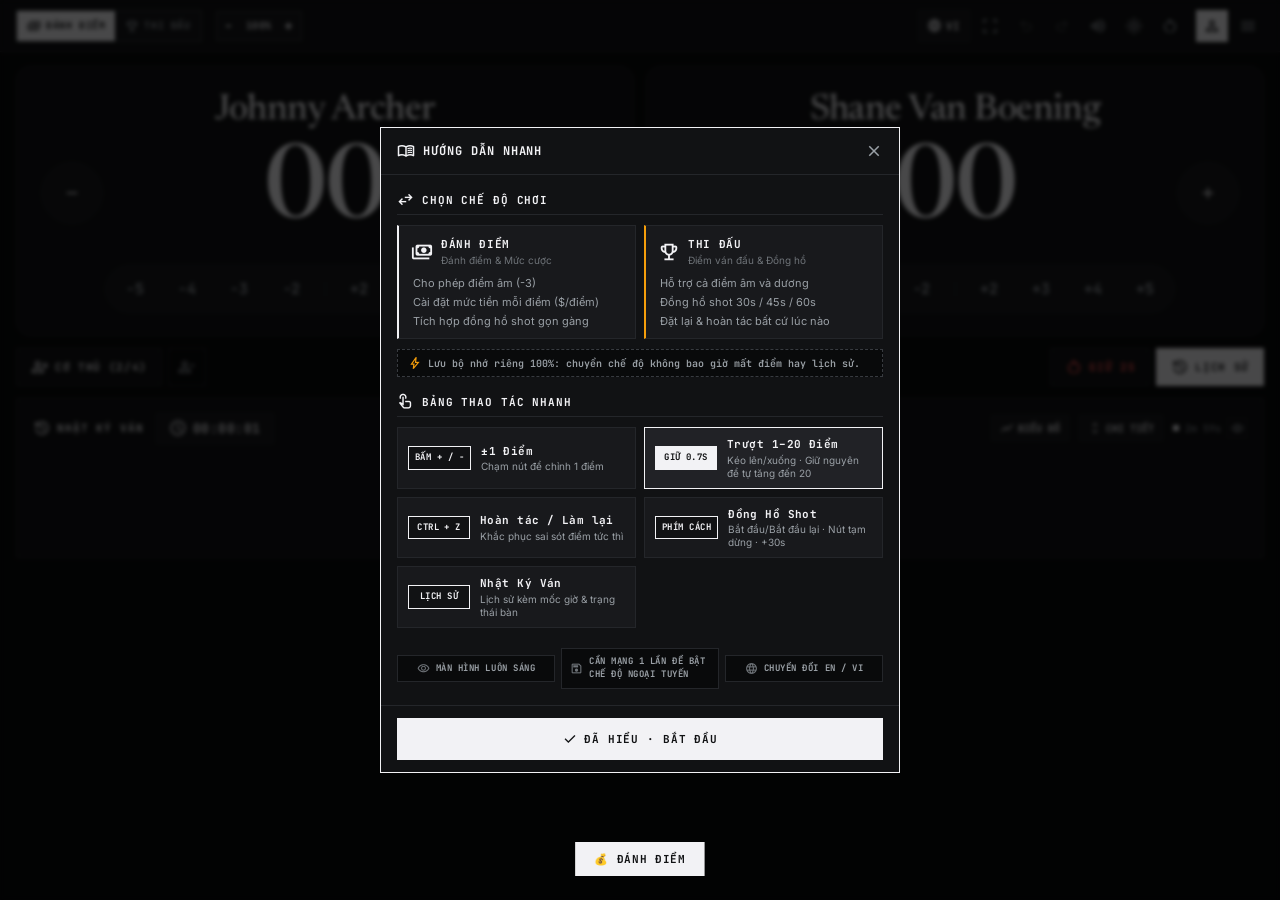
==== commit 87f29e1a: "Add responsive burger menu, UI zoom stepper, and interactive match history graph view" ====
--- a/index.html
+++ b/index.html
@@ -43,38 +43,52 @@
             <span id="lblModeTourney">TOURNEY</span>
           </button>
         </div>
+        <!-- Zoom Pill Stepper (75% to 150%) -->
+        <div class="zoom-pill-group" id="zoomPillGroup" title="UI Zoom · Click % to reset 100%">
+          <button class="zoom-btn" id="btnZoomOut" type="button" aria-label="Zoom out">−</button>
+          <span class="zoom-level-text" id="zoomLevelDisplay">100%</span>
+          <button class="zoom-btn" id="btnZoomIn" type="button" aria-label="Zoom in">+</button>
+        </div>
       </div>
 
       <div class="masthead-right">
-        <!-- Tournament Pool Format Toggle (American ±1 / Chinese +4,+7,+10) -->
-        <button class="icon-tool tournament-only" id="btnPoolFormat" type="button" aria-label="Toggle American / Chinese Pool Format" title="American Pool Format · Tap to switch to Chinese Pool">
-          <span class="pool-format-badge" id="poolFormatIcon">US</span>
-        </button>
-        <!-- Language Switcher (VI / EN) -->
-        <button class="lang-toggle-btn" id="btnLang" type="button" aria-label="Switch language: English / Vietnamese" title="Switch Language / Đổi ngôn ngữ (VI / EN)">
-          <span class="material-symbols-outlined" aria-hidden="true" style="font-size: 15px;">language</span>
-          <span id="langDisplayText">EN</span>
-        </button>
-        <button class="icon-tool" id="btnFullscreen" type="button" aria-label="Toggle fullscreen" title="Toggle Fullscreen">
-          <span class="material-symbols-outlined" aria-hidden="true" id="fullscreenIcon">fullscreen</span>
-        </button>
-        <button class="icon-tool" id="btnUndo" type="button" aria-label="Undo last score" title="Undo Last Score" disabled>
-          <span class="material-symbols-outlined" aria-hidden="true">undo</span>
-        </button>
-        <button class="icon-tool" id="btnRedo" type="button" aria-label="Redo score" title="Redo Score" disabled>
-          <span class="material-symbols-outlined" aria-hidden="true">redo</span>
-        </button>
-        <button class="icon-tool" id="btnSound" type="button" aria-label="Toggle sound and haptics" title="Toggle Ball Strike Sound &amp; Haptics">
-          <span class="material-symbols-outlined" aria-hidden="true" id="soundIcon">volume_up</span>
-        </button>
-        <button class="icon-tool" id="btnTheme" type="button" aria-label="Toggle dark or light theme" title="Toggle Dark / Light Theme">
-          <span class="material-symbols-outlined" aria-hidden="true" id="themeIcon">contrast</span>
-        </button>
-        <button class="icon-tool" id="btnResetQuick" type="button" aria-label="Reset all scores" title="Quick Reset (Clear Scores) / Đặt lại">
-          <span class="material-symbols-outlined" aria-hidden="true">restart_alt</span>
-        </button>
-        <button class="user-avatar-btn" id="btnInfo" type="button" aria-label="About and system information" title="About &amp; System Specifications">
-          <span class="material-symbols-outlined" aria-hidden="true">person</span>
+        <!-- Desktop tools (visible on wide screens when not zoomed in) -->
+        <div class="masthead-desktop-tools" id="mastheadDesktopTools">
+          <!-- Tournament Pool Format Toggle (American ±1 / Chinese +4,+7,+10) -->
+          <button class="icon-tool tournament-only" id="btnPoolFormat" type="button" aria-label="Toggle American / Chinese Pool Format" title="American Pool Format · Tap to switch to Chinese Pool">
+            <span class="pool-format-badge" id="poolFormatIcon">US</span>
+          </button>
+          <!-- Language Switcher (VI / EN) -->
+          <button class="lang-toggle-btn" id="btnLang" type="button" aria-label="Switch language: English / Vietnamese" title="Switch Language / Đổi ngôn ngữ (VI / EN)">
+            <span class="material-symbols-outlined" aria-hidden="true" style="font-size: 15px;">language</span>
+            <span id="langDisplayText">EN</span>
+          </button>
+          <button class="icon-tool" id="btnFullscreen" type="button" aria-label="Toggle fullscreen" title="Toggle Fullscreen">
+            <span class="material-symbols-outlined" aria-hidden="true" id="fullscreenIcon">fullscreen</span>
+          </button>
+          <button class="icon-tool" id="btnUndo" type="button" aria-label="Undo last score" title="Undo Last Score" disabled>
+            <span class="material-symbols-outlined" aria-hidden="true">undo</span>
+          </button>
+          <button class="icon-tool" id="btnRedo" type="button" aria-label="Redo score" title="Redo Score" disabled>
+            <span class="material-symbols-outlined" aria-hidden="true">redo</span>
+          </button>
+          <button class="icon-tool" id="btnSound" type="button" aria-label="Toggle sound and haptics" title="Toggle Ball Strike Sound &amp; Haptics">
+            <span class="material-symbols-outlined" aria-hidden="true" id="soundIcon">volume_up</span>
+          </button>
+          <button class="icon-tool" id="btnTheme" type="button" aria-label="Toggle dark or light theme" title="Toggle Dark / Light Theme">
+            <span class="material-symbols-outlined" aria-hidden="true" id="themeIcon">contrast</span>
+          </button>
+          <button class="icon-tool" id="btnResetQuick" type="button" aria-label="Reset all scores" title="Quick Reset (Clear Scores) / Đặt lại">
+            <span class="material-symbols-outlined" aria-hidden="true">restart_alt</span>
+          </button>
+          <button class="user-avatar-btn" id="btnInfo" type="button" aria-label="About and system information" title="About &amp; System Specifications">
+            <span class="material-symbols-outlined" aria-hidden="true">person</span>
+          </button>
+        </div>
+
+        <!-- Burger Menu Toggle (shown on compact/zoomed screens, or always accessible) -->
+        <button class="icon-tool burger-menu-btn" id="btnBurgerMenu" type="button" aria-label="Open system menu" title="System Controls Menu">
+          <span class="material-symbols-outlined" aria-hidden="true" id="burgerMenuIcon">menu</span>
         </button>
       </div>
     </header>
@@ -188,6 +202,12 @@
           </div>
 
           <div class="drawer-controls">
+            <!-- Toggle between List View and Points-Time Graph View -->
+            <button class="btn-more-info" id="btnToggleGraphView" type="button" title="Toggle between List View and Points-Time Graph">
+              <span class="material-symbols-outlined" id="graphToggleIcon" style="font-size: 14px;">show_chart</span>
+              <span id="graphToggleBtnText">GRAPH</span>
+            </button>
+
             <button class="btn-more-info" id="btnToggleExtendedHistory" type="button">
               <span class="material-symbols-outlined" id="moreInfoIcon" style="font-size: 14px;">unfold_more</span>
               <span id="moreInfoBtnText">DETAILS</span>
@@ -203,10 +223,25 @@
           </div>
         </div>
 
+        <!-- 8A. Chronological List View -->
         <div class="rack-log-scroll" id="rackLogScrollList">
           <div class="empty-log-state" id="emptyLogState">
             <span class="material-symbols-outlined">sports_score</span>
             <p id="lblEmptyLog">NO RACKS RECORDED · TAP + TO LOG</p>
+          </div>
+        </div>
+
+        <!-- 8B. Interactive Match History Graph View -->
+        <div class="rack-log-graph-container" id="rackLogGraphContainer" style="display: none;">
+          <div class="graph-legend-bar" id="graphLegendBar"></div>
+          <div class="graph-svg-wrapper" id="graphSvgWrapper">
+            <svg class="match-history-svg" id="matchHistorySvg" viewBox="0 0 800 280" preserveAspectRatio="none"></svg>
+            <div class="graph-tooltip" id="graphTooltip" style="display: none;"></div>
+          </div>
+          <div class="graph-footer-hint">
+            <span class="hint-item"><span class="dot-sample hollow"></span> <span id="lblHintPlus">+pts (hollow)</span></span>
+            <span class="hint-item"><span class="dot-sample solid"></span> <span id="lblHintMinus">−pts (solid)</span></span>
+            <span class="hint-item hint-action" id="lblHintIsolate">Tap line to isolate player</span>
           </div>
         </div>
       </section>
@@ -498,6 +533,136 @@
     </div>
   </div>
 
+  <!-- ══════════ BURGER SYSTEM CONTROLS DRAWER ══════════ -->
+  <div class="burger-menu-backdrop" id="burgerMenuBackdrop" role="dialog" aria-modal="true" aria-labelledby="lblBurgerMenuTitle" style="display: none;">
+    <div class="burger-menu-panel" id="burgerMenuPanel">
+      <div class="burger-menu-header">
+        <div class="burger-menu-title">
+          <span class="material-symbols-outlined">tune</span>
+          <span id="lblBurgerMenuTitle">SYSTEM CONTROLS</span>
+        </div>
+        <button class="btn-burger-close" id="btnCloseBurgerMenu" type="button" aria-label="Close menu">
+          <span class="material-symbols-outlined">close</span>
+        </button>
+      </div>
+
+      <div class="burger-menu-body">
+        <!-- Quick Action Grid: Undo, Redo, Fullscreen, Quick Reset -->
+        <div class="burger-actions-grid">
+          <button class="burger-action-card" id="btnBurgerUndo" type="button" disabled>
+            <span class="material-symbols-outlined">undo</span>
+            <span id="lblBurgerUndo">Undo</span>
+          </button>
+          <button class="burger-action-card" id="btnBurgerRedo" type="button" disabled>
+            <span class="material-symbols-outlined">redo</span>
+            <span id="lblBurgerRedo">Redo</span>
+          </button>
+          <button class="burger-action-card" id="btnBurgerFullscreen" type="button">
+            <span class="material-symbols-outlined" id="burgerFullscreenIcon">fullscreen</span>
+            <span id="lblBurgerFullscreen">Fullscreen</span>
+          </button>
+          <button class="burger-action-card danger" id="btnBurgerReset" type="button">
+            <span class="material-symbols-outlined">restart_alt</span>
+            <span id="lblBurgerReset">Reset Match</span>
+          </button>
+        </div>
+
+        <!-- Settings Rows List -->
+        <div class="burger-settings-list">
+          <!-- Pool Format (Tournament Mode Only) -->
+          <div class="burger-setting-row tournament-only" id="burgerRowPoolFormat">
+            <div class="burger-setting-info">
+              <span class="material-symbols-outlined">sports_score</span>
+              <span id="lblBurgerPoolFormat">Tournament Format</span>
+            </div>
+            <button class="burger-pill-btn" id="btnBurgerPoolFormat" type="button">
+              <span id="burgerPoolFormatText">American (US)</span>
+            </button>
+          </div>
+
+          <!-- Cash Stakes (Cash Mode Only) -->
+          <div class="burger-setting-row cash-only" id="burgerRowStakes">
+            <div class="burger-setting-info">
+              <span class="material-symbols-outlined">payments</span>
+              <span id="lblBurgerStakes">Stakes Rate</span>
+            </div>
+            <button class="burger-pill-btn" id="btnBurgerStakes" type="button">
+              <span id="burgerStakesText">$1.00 / pt</span>
+            </button>
+          </div>
+
+          <!-- Language (EN / VI) -->
+          <div class="burger-setting-row">
+            <div class="burger-setting-info">
+              <span class="material-symbols-outlined">language</span>
+              <span id="lblBurgerLanguage">Language</span>
+            </div>
+            <button class="burger-pill-btn" id="btnBurgerLang" type="button">
+              <span id="burgerLangText">English (EN)</span>
+            </button>
+          </div>
+
+          <!-- Sound & Haptics -->
+          <div class="burger-setting-row">
+            <div class="burger-setting-info">
+              <span class="material-symbols-outlined" id="burgerSoundIcon">volume_up</span>
+              <span id="lblBurgerSound">Audio &amp; Haptics</span>
+            </div>
+            <button class="burger-toggle-switch active" id="btnBurgerSound" type="button" aria-pressed="true">
+              <span class="switch-knob"></span>
+            </button>
+          </div>
+
+          <!-- Display Theme (Dark / Light) -->
+          <div class="burger-setting-row">
+            <div class="burger-setting-info">
+              <span class="material-symbols-outlined" id="burgerThemeIcon">contrast</span>
+              <span id="lblBurgerTheme">Display Theme</span>
+            </div>
+            <button class="burger-pill-btn" id="btnBurgerTheme" type="button">
+              <span id="burgerThemeText">Dark Mode</span>
+            </button>
+          </div>
+
+          <!-- Zoom UI Scale Stepper inside Menu -->
+          <div class="burger-setting-row">
+            <div class="burger-setting-info">
+              <span class="material-symbols-outlined">zoom_in</span>
+              <span id="lblBurgerZoom">UI Zoom Scale</span>
+            </div>
+            <div class="burger-zoom-controls">
+              <button class="btn-step-mini" id="btnBurgerZoomOut" type="button">−</button>
+              <span class="burger-zoom-display" id="burgerZoomDisplay">100%</span>
+              <button class="btn-step-mini" id="btnBurgerZoomIn" type="button">+</button>
+            </div>
+          </div>
+
+          <!-- About / User Guide -->
+          <div class="burger-setting-row">
+            <div class="burger-setting-info">
+              <span class="material-symbols-outlined">help</span>
+              <span id="lblBurgerGuide">How to Play &amp; Rules</span>
+            </div>
+            <button class="burger-pill-btn" id="btnBurgerGuide" type="button">
+              <span class="material-symbols-outlined" style="font-size: 15px;">chevron_right</span>
+            </button>
+          </div>
+
+          <!-- System Specs / Info -->
+          <div class="burger-setting-row">
+            <div class="burger-setting-info">
+              <span class="material-symbols-outlined">info</span>
+              <span id="lblBurgerInfo">About &amp; System Specs</span>
+            </div>
+            <button class="burger-pill-btn" id="btnBurgerInfo" type="button">
+              <span class="material-symbols-outlined" style="font-size: 15px;">chevron_right</span>
+            </button>
+          </div>
+        </div>
+      </div>
+    </div>
+  </div>
+
   <!-- Toast Notification -->
   <div class="hud-toast" id="hudToast" role="status" aria-live="polite"></div>
 
--- a/css/style.css
+++ b/css/style.css
@@ -240,10 +240,72 @@
   color: var(--bg-surface);
 }
 
+/* Zoom Stepper Pill Group */
+.zoom-pill-group {
+  display: flex;
+  align-items: center;
+  height: 30px;
+  border: 1px solid var(--border-medium);
+  background: var(--bg-inset);
+  margin-left: 2px;
+  flex-shrink: 0;
+}
+
+.zoom-btn {
+  width: 24px;
+  height: 100%;
+  display: flex;
+  align-items: center;
+  justify-content: center;
+  border: none;
+  background: transparent;
+  color: var(--text-primary);
+  font-family: var(--font-mono);
+  font-size: 15px;
+  font-weight: 700;
+  cursor: pointer;
+  transition: background 120ms, color 120ms;
+}
+
+.zoom-btn:hover {
+  background: var(--bg-surface);
+  color: var(--text-primary);
+}
+
+.zoom-level-text {
+  font-family: var(--font-mono);
+  font-size: 10px;
+  font-weight: 700;
+  letter-spacing: 0.04em;
+  padding: 0 4px;
+  min-width: 36px;
+  text-align: center;
+  color: var(--text-primary);
+  cursor: pointer;
+  user-select: none;
+}
+
+.zoom-level-text:hover {
+  text-decoration: underline;
+}
+
 .masthead-right {
   display: flex;
   align-items: center;
   gap: 4px;
+}
+
+.masthead-desktop-tools {
+  display: flex;
+  align-items: center;
+  gap: 4px;
+}
+
+.burger-menu-btn {
+  display: none;
+  width: 34px;
+  height: 34px;
+  color: var(--text-primary);
 }
 
 .icon-tool {
@@ -350,36 +412,516 @@
 /* ── Masthead on narrow viewports ──
    Previously a single non-wrapping row: the 7-icon tool group took ~310px of a
    390px screen, leaving the CASH/TOURNEY toggle squeezed to an unreadable sliver. */
-@media (max-width: 760px) {
+/* ── Masthead on narrow viewports & zoomed in ──
+   When screen space is limited or zoomed in, desktop tools collapse into the Burger Menu,
+   keeping a pristine single-row masthead without wrapping or squeezing. */
+@media (max-width: 768px) {
   .masthead {
-    height: auto;
-    min-height: 52px;
-    flex-wrap: wrap;
-    align-items: center;
-    padding: 6px 10px;
-    row-gap: 6px;
-    column-gap: 8px;
+    height: 52px;
+    padding: 0 10px;
+    flex-wrap: nowrap;
+    justify-content: space-between;
   }
 
   .masthead-left {
     flex: 1 1 auto;
     min-width: 0;
-    gap: 8px;
+    gap: 6px;
   }
 
   .masthead-right {
-    flex: 1 1 100%;
-    flex-wrap: wrap;
+    flex: 0 0 auto;
     justify-content: flex-end;
-    gap: 2px;
+    gap: 4px;
   }
 
-  .icon-tool,
-  .user-avatar-btn {
-    width: 34px;
-    height: 34px;
+  .masthead-desktop-tools {
+    display: none !important;
   }
-}
+
+  .burger-menu-btn {
+    display: flex !important;
+  }
+}
+
+html.is-zoomed-in .masthead {
+  height: 52px;
+  padding: 0 10px;
+  flex-wrap: nowrap;
+  justify-content: space-between;
+}
+
+html.is-zoomed-in .masthead-desktop-tools {
+  display: none !important;
+}
+
+html.is-zoomed-in .burger-menu-btn {
+  display: flex !important;
+}
+
+@media (max-width: 400px) {
+  .mode-switch-btn {
+    padding: 0 6px;
+    font-size: 9px;
+  }
+  .zoom-pill-group {
+    margin-left: 0;
+  }
+}
+
+/* ═══════════════════════════════════════════════════════════════════════════
+   BURGER SYSTEM CONTROLS DRAWER
+   ═══════════════════════════════════════════════════════════════════════════ */
+.burger-menu-backdrop {
+  position: fixed;
+  inset: 0;
+  background: rgba(0, 0, 0, 0.65);
+  backdrop-filter: blur(4px);
+  -webkit-backdrop-filter: blur(4px);
+  z-index: 1200;
+  display: flex;
+  justify-content: flex-end;
+  opacity: 0;
+  pointer-events: none;
+  transition: opacity 180ms ease;
+}
+
+.burger-menu-backdrop.open {
+  opacity: 1;
+  pointer-events: auto;
+}
+
+.burger-menu-panel {
+  width: 340px;
+  max-width: 90vw;
+  height: 100%;
+  background: var(--bg-surface);
+  border-left: 1px solid var(--border-medium);
+  box-shadow: -8px 0 24px rgba(0, 0, 0, 0.5);
+  display: flex;
+  flex-direction: column;
+  transform: translateX(100%);
+  transition: transform 220ms cubic-bezier(0.16, 1, 0.3, 1);
+  overflow-y: auto;
+}
+
+.burger-menu-backdrop.open .burger-menu-panel {
+  transform: translateX(0);
+}
+
+.burger-menu-header {
+  height: 52px;
+  padding: 0 16px;
+  display: flex;
+  align-items: center;
+  justify-content: space-between;
+  border-bottom: 1px solid var(--border-hairline);
+  background: var(--bg-surface);
+  flex-shrink: 0;
+}
+
+.burger-menu-title {
+  display: flex;
+  align-items: center;
+  gap: 8px;
+  font-family: var(--font-mono);
+  font-size: 11px;
+  font-weight: 800;
+  letter-spacing: 0.08em;
+  color: var(--text-primary);
+}
+
+.btn-burger-close {
+  width: 32px;
+  height: 32px;
+  display: flex;
+  align-items: center;
+  justify-content: center;
+  border: 1px solid transparent;
+  background: transparent;
+  color: var(--text-secondary);
+  cursor: pointer;
+  transition: all 120ms;
+}
+
+.btn-burger-close:hover {
+  background: var(--bg-inset);
+  color: var(--text-primary);
+  border-color: var(--border-hairline);
+}
+
+.burger-menu-body {
+  padding: 16px;
+  display: flex;
+  flex-direction: column;
+  gap: 18px;
+  overflow-y: auto;
+}
+
+.burger-actions-grid {
+  display: grid;
+  grid-template-columns: repeat(2, 1fr);
+  gap: 8px;
+}
+
+.burger-action-card {
+  display: flex;
+  flex-direction: column;
+  align-items: center;
+  justify-content: center;
+  gap: 6px;
+  padding: 12px 8px;
+  background: var(--bg-inset);
+  border: 1px solid var(--border-hairline);
+  color: var(--text-primary);
+  cursor: pointer;
+  transition: all 120ms ease;
+  font-family: var(--font-mono);
+  font-size: 11px;
+  font-weight: 700;
+  letter-spacing: 0.04em;
+}
+
+.burger-action-card:hover:not(:disabled) {
+  background: var(--bg-elevated);
+  border-color: var(--border-medium);
+}
+
+.burger-action-card:disabled {
+  opacity: 0.35;
+  cursor: not-allowed;
+}
+
+.burger-action-card.danger {
+  color: var(--accent-red);
+}
+
+.burger-action-card.danger:hover {
+  background: rgba(255, 82, 82, 0.1);
+  border-color: var(--accent-red);
+}
+
+.burger-settings-list {
+  display: flex;
+  flex-direction: column;
+  border: 1px solid var(--border-hairline);
+  background: var(--bg-surface);
+}
+
+.burger-setting-row {
+  display: flex;
+  align-items: center;
+  justify-content: space-between;
+  padding: 11px 14px;
+  border-bottom: 1px solid var(--border-hairline);
+  gap: 12px;
+}
+
+.burger-setting-row:last-child {
+  border-bottom: none;
+}
+
+.burger-setting-info {
+  display: flex;
+  align-items: center;
+  gap: 10px;
+  font-family: var(--font-sans);
+  font-size: 12px;
+  font-weight: 600;
+  color: var(--text-primary);
+}
+
+.burger-setting-info .material-symbols-outlined {
+  font-size: 18px;
+  color: var(--text-secondary);
+}
+
+.burger-pill-btn {
+  padding: 6px 12px;
+  background: var(--bg-inset);
+  border: 1px solid var(--border-medium);
+  color: var(--text-primary);
+  font-family: var(--font-mono);
+  font-size: 10px;
+  font-weight: 700;
+  letter-spacing: 0.04em;
+  cursor: pointer;
+  transition: all 120ms;
+}
+
+.burger-pill-btn:hover {
+  background: var(--bg-elevated);
+  border-color: var(--border-bold);
+}
+
+.burger-toggle-switch {
+  width: 44px;
+  height: 24px;
+  border-radius: 12px;
+  background: var(--border-medium);
+  position: relative;
+  border: none;
+  cursor: pointer;
+  transition: background 150ms ease;
+  padding: 2px;
+}
+
+.burger-toggle-switch.active {
+  background: var(--text-primary);
+}
+
+.burger-toggle-switch .switch-knob {
+  display: block;
+  width: 20px;
+  height: 20px;
+  border-radius: 50%;
+  background: var(--bg-surface);
+  transition: transform 150ms ease;
+}
+
+.burger-toggle-switch.active .switch-knob {
+  transform: translateX(20px);
+  background: var(--bg-surface);
+}
+
+.burger-zoom-controls {
+  display: flex;
+  align-items: center;
+  border: 1px solid var(--border-medium);
+  background: var(--bg-inset);
+  height: 28px;
+}
+
+.btn-step-mini {
+  width: 24px;
+  height: 100%;
+  border: none;
+  background: transparent;
+  color: var(--text-primary);
+  font-family: var(--font-mono);
+  font-size: 13px;
+  font-weight: 700;
+  cursor: pointer;
+}
+
+.btn-step-mini:hover {
+  background: var(--bg-elevated);
+}
+
+.burger-zoom-display {
+  padding: 0 6px;
+  font-family: var(--font-mono);
+  font-size: 10px;
+  font-weight: 700;
+  color: var(--text-primary);
+  min-width: 36px;
+  text-align: center;
+}
+
+/* ═══════════════════════════════════════════════════════════════════════════
+   GRAPH VIEW IN RACK LOG DRAWER
+   ═══════════════════════════════════════════════════════════════════════════ */
+.rack-log-graph-container {
+  display: flex;
+  flex-direction: column;
+  padding: 10px 14px;
+  background: var(--bg-inset);
+  min-height: 280px;
+  gap: 8px;
+}
+
+.graph-legend-bar {
+  display: flex;
+  align-items: center;
+  flex-wrap: wrap;
+  gap: 8px;
+  padding-bottom: 6px;
+  border-bottom: 1px solid var(--border-hairline);
+}
+
+.legend-chip {
+  display: inline-flex;
+  align-items: center;
+  gap: 6px;
+  padding: 4px 8px;
+  background: var(--bg-surface);
+  border: 1px solid var(--border-hairline);
+  font-family: var(--font-mono);
+  font-size: 10px;
+  font-weight: 700;
+  color: var(--text-primary);
+  cursor: pointer;
+  transition: all 140ms ease;
+  user-select: none;
+}
+
+.legend-chip:hover {
+  border-color: var(--border-bold);
+}
+
+.legend-chip.active {
+  border-color: var(--border-bold);
+  background: var(--bg-elevated);
+  box-shadow: 0 0 0 1px var(--border-bold);
+}
+
+.legend-chip.dimmed {
+  opacity: 0.35;
+}
+
+.legend-line-sample {
+  display: inline-block;
+  width: 18px;
+  height: 3px;
+  border-radius: 1px;
+}
+
+.graph-svg-wrapper {
+  position: relative;
+  width: 100%;
+  height: 220px;
+  min-height: 200px;
+  background: var(--bg-surface);
+  border: 1px solid var(--border-hairline);
+}
+
+.match-history-svg {
+  width: 100%;
+  height: 100%;
+  display: block;
+}
+
+.graph-grid-line {
+  stroke: var(--border-hairline);
+  stroke-width: 1;
+  stroke-dasharray: 2 3;
+}
+
+.graph-zero-line {
+  stroke: var(--border-medium);
+  stroke-width: 1.5;
+  stroke-dasharray: 4 3;
+}
+
+.graph-axis-label {
+  font-family: var(--font-mono);
+  font-size: 10px;
+  fill: var(--text-muted);
+  user-select: none;
+}
+
+.player-line {
+  fill: none;
+  stroke-linecap: round;
+  stroke-linejoin: round;
+  cursor: pointer;
+  transition: opacity 150ms ease, stroke-width 150ms ease, filter 150ms ease;
+}
+
+.player-line.is-dimmed {
+  opacity: 0.12 !important;
+  stroke-width: 1.4 !important;
+}
+
+.player-line.is-focused {
+  opacity: 1 !important;
+  stroke-width: 3.4 !important;
+  filter: drop-shadow(0 0 5px rgba(255, 255, 255, 0.4));
+}
+
+html:not(.dark) .player-line.is-focused {
+  filter: drop-shadow(0 0 4px rgba(0, 0, 0, 0.35));
+}
+
+.graph-dot {
+  cursor: pointer;
+  transition: transform 120ms ease, r 120ms ease, opacity 150ms ease;
+}
+
+.graph-dot.is-dimmed {
+  opacity: 0.12 !important;
+}
+
+.graph-dot.is-focused {
+  opacity: 1 !important;
+}
+
+.graph-dot:hover {
+  transform-origin: center;
+  stroke-width: 2.5;
+}
+
+.graph-tooltip {
+  position: absolute;
+  pointer-events: none;
+  background: var(--bg-dark-strip);
+  color: var(--text-inverted);
+  border: 1px solid var(--border-medium);
+  padding: 6px 10px;
+  font-family: var(--font-mono);
+  font-size: 11px;
+  line-height: 1.35;
+  white-space: nowrap;
+  z-index: 10;
+  box-shadow: 0 4px 12px rgba(0,0,0,0.5);
+  transform: translate(-50%, -100%);
+  margin-top: -8px;
+}
+
+html:not(.dark) .graph-tooltip {
+  background: #111111;
+  color: #ffffff;
+}
+
+.graph-tooltip-title {
+  font-weight: 800;
+  margin-bottom: 2px;
+}
+
+.graph-tooltip-row {
+  display: flex;
+  justify-content: space-between;
+  gap: 10px;
+  font-size: 10px;
+  color: var(--text-inverted-muted);
+}
+
+.graph-footer-hint {
+  display: flex;
+  align-items: center;
+  justify-content: space-between;
+  flex-wrap: wrap;
+  gap: 8px;
+  font-family: var(--font-mono);
+  font-size: 10px;
+  color: var(--text-muted);
+  padding-top: 2px;
+}
+
+.hint-item {
+  display: inline-flex;
+  align-items: center;
+  gap: 5px;
+}
+
+.dot-sample {
+  display: inline-block;
+  width: 8px;
+  height: 8px;
+  border-radius: 50%;
+}
+
+.dot-sample.hollow {
+  border: 2px solid var(--text-primary);
+  background: transparent;
+}
+
+.dot-sample.solid {
+  background: var(--text-primary);
+  width: 6px;
+  height: 6px;
+}
+
 
 @media (max-width: 380px) {
   .mode-switch-btn {
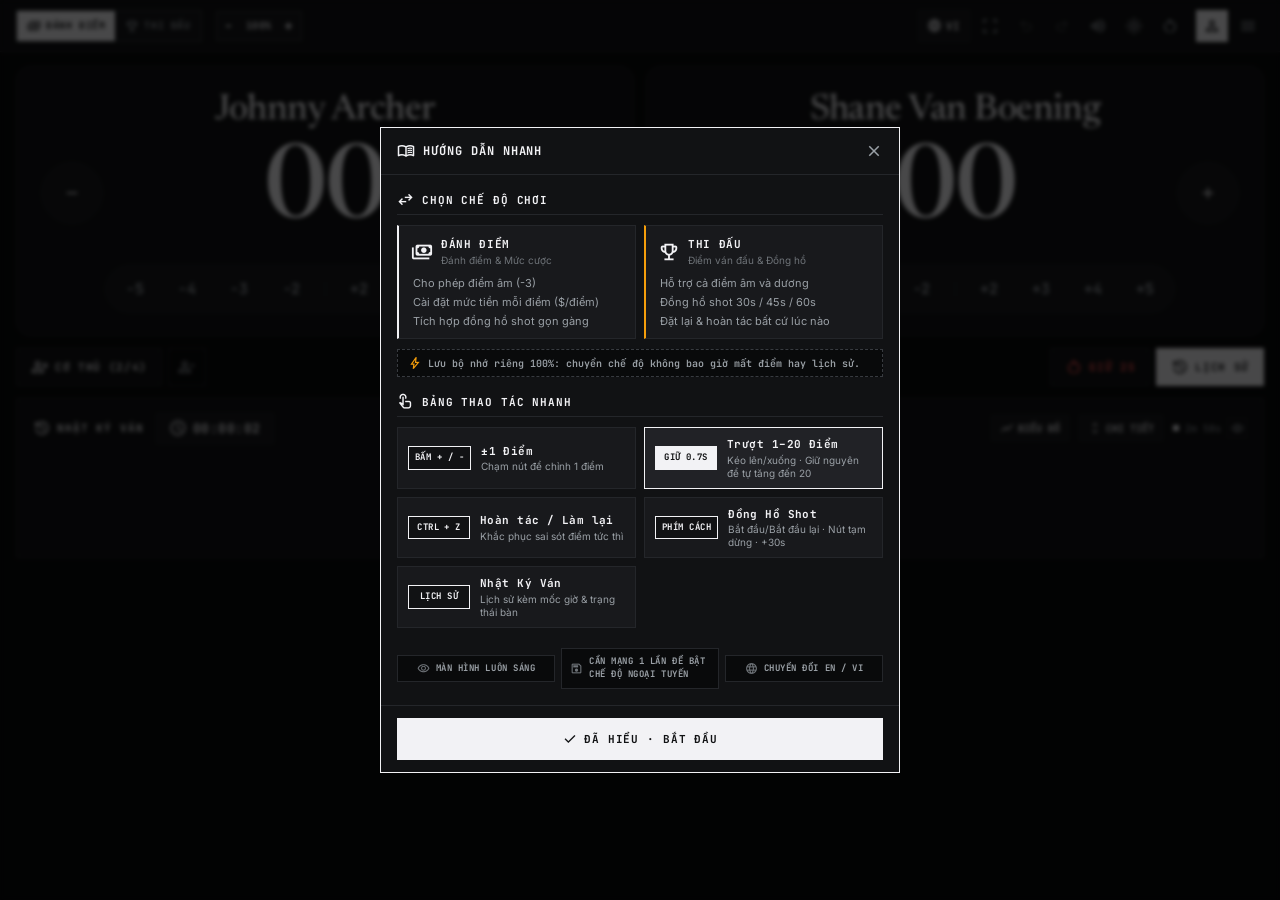
==== commit e59fc1f5: "feat: auto-end session clock after 20m inactivity and freeze duration at last point adjustment" ====
--- a/index.html
+++ b/index.html
@@ -197,6 +197,7 @@
             <div class="session-timer-badge" id="sessionTimerBadge" title="Tap to Pause/Resume · Hold 2s to Reset">
               <span class="material-symbols-outlined session-icon" id="sessionClockIcon">schedule</span>
               <strong class="session-digits" id="sessionTimerDigits">00:00:00</strong>
+              <span class="session-ended-tag" id="sessionEndedTag" style="display: none;">ENDED</span>
               <div class="session-hold-bar" id="sessionHoldBar"></div>
             </div>
           </div>
--- a/css/style.css
+++ b/css/style.css
@@ -1253,6 +1253,33 @@
 .session-timer-badge.is-paused .session-icon {
   color: var(--accent-amber);
   animation: pausePulse 1s infinite alternate;
+}
+
+.session-timer-badge.is-ended {
+  border-color: rgba(239, 68, 68, 0.55);
+  background: rgba(239, 68, 68, 0.1);
+}
+
+.session-timer-badge.is-ended .session-icon {
+  color: var(--accent-red);
+}
+
+.session-timer-badge.is-ended .session-digits {
+  color: var(--accent-red);
+}
+
+.session-ended-tag {
+  font-family: var(--font-mono);
+  font-size: 9px;
+  font-weight: 700;
+  letter-spacing: 0.06em;
+  padding: 1px 5px;
+  border-radius: 2px;
+  background: rgba(239, 68, 68, 0.18);
+  color: var(--accent-red);
+  border: 1px solid rgba(239, 68, 68, 0.4);
+  line-height: 1.2;
+  user-select: none;
 }
 
 @keyframes pausePulse {
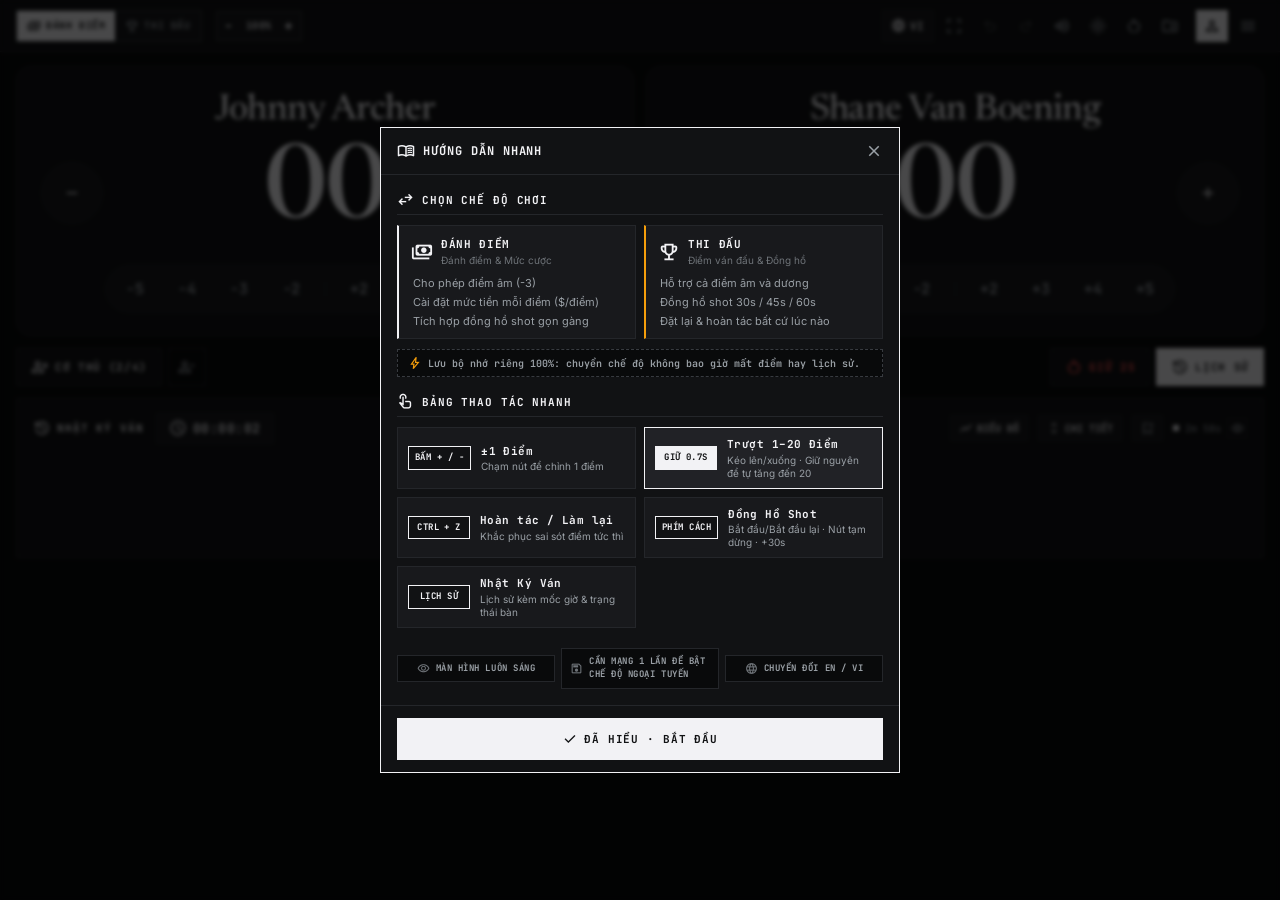
==== commit af413c2f: "feat: add Save Match snapshot, IndexedDB persistent archive, graph capture & location memory" ====
--- a/index.html
+++ b/index.html
@@ -80,6 +80,9 @@
           </button>
           <button class="icon-tool" id="btnResetQuick" type="button" aria-label="Reset all scores" title="Quick Reset (Clear Scores) / Đặt lại">
             <span class="material-symbols-outlined" aria-hidden="true">restart_alt</span>
+          </button>
+          <button class="icon-tool" id="btnOpenArchive" type="button" aria-label="Match Archive" title="Match Archive / Kho lưu trữ">
+            <span class="material-symbols-outlined" aria-hidden="true">folder_special</span>
           </button>
           <button class="user-avatar-btn" id="btnInfo" type="button" aria-label="About and system information" title="About &amp; System Specifications">
             <span class="material-symbols-outlined" aria-hidden="true">person</span>
@@ -147,8 +150,6 @@
 
       </section>
 
-      </section>
-
 
 
       <!-- ── 6. Dynamic Player Roster Array (Ultra-Clean Cards) ── -->
@@ -212,6 +213,11 @@
             <button class="btn-more-info" id="btnToggleExtendedHistory" type="button">
               <span class="material-symbols-outlined" id="moreInfoIcon" style="font-size: 14px;">unfold_more</span>
               <span id="moreInfoBtnText">DETAILS</span>
+            </button>
+
+            <!-- Save Match Snapshot (Manual Single-Icon Action) -->
+            <button class="btn-more-info btn-icon-only-action" id="btnSaveMatchLog" type="button" title="Save Match Snapshot / Lưu trận đấu" aria-label="Save Match Snapshot">
+              <span class="material-symbols-outlined" id="saveMatchLogIcon" style="font-size: 15px;">bookmark_add</span>
             </button>
 
             <div class="drawer-status">
@@ -562,6 +568,10 @@
             <span class="material-symbols-outlined" id="burgerFullscreenIcon">fullscreen</span>
             <span id="lblBurgerFullscreen">Fullscreen</span>
           </button>
+          <button class="burger-action-card highlight" id="btnBurgerArchive" type="button">
+            <span class="material-symbols-outlined">folder_special</span>
+            <span id="lblBurgerArchive">Match Archive</span>
+          </button>
           <button class="burger-action-card danger" id="btnBurgerReset" type="button">
             <span class="material-symbols-outlined">restart_alt</span>
             <span id="lblBurgerReset">Reset Match</span>
@@ -664,6 +674,249 @@
     </div>
   </div>
 
+  <!-- ═══════════════ MODAL: SAVE MATCH SNAPSHOT ═══════════════ -->
+  <div class="modal-backdrop" id="saveMatchModal" role="dialog" aria-modal="true" aria-labelledby="lblSaveMatchTitle">
+    <div class="modal-window save-match-window">
+      <div class="modal-head">
+        <div class="modal-title-wrap">
+          <span class="material-symbols-outlined modal-hero-icon">bookmark_add</span>
+          <span class="modal-title-text" id="lblSaveMatchTitle">SAVE MATCH SNAPSHOT</span>
+        </div>
+        <button class="modal-close-btn" id="btnCloseSaveMatch" type="button" aria-label="Close">
+          <span class="material-symbols-outlined">close</span>
+        </button>
+      </div>
+
+      <div class="modal-body save-match-body">
+        <!-- Live Match Summary Readout -->
+        <div class="save-match-summary-card" id="saveMatchSummaryCard">
+          <div class="summary-mode-row">
+            <span class="summary-badge" id="saveMatchModeBadge">TOURNAMENT</span>
+            <span class="summary-timer" id="saveMatchDurationBadge">00:00:00</span>
+          </div>
+          <div class="summary-scores-row" id="saveMatchScoresRow">
+            <!-- Player names & scores rendered here -->
+          </div>
+        </div>
+
+        <!-- Form: Title -->
+        <div class="form-group">
+          <label class="form-label" for="saveMatchTitleInput" id="lblSaveMatchTitleField">Match Title</label>
+          <input class="form-input" id="saveMatchTitleInput" type="text" placeholder="e.g. Race to 15 Championship" maxlength="60" autocomplete="off">
+        </div>
+
+        <!-- Form: Date & Time -->
+        <div class="form-group">
+          <label class="form-label" for="saveMatchDateTimeInput" id="lblSaveMatchDateField">Date &amp; Time</label>
+          <input class="form-input" id="saveMatchDateTimeInput" type="text" placeholder="YYYY-MM-DD HH:MM" autocomplete="off">
+        </div>
+
+        <!-- Form: Location with Datalist & Quick Chips -->
+        <div class="form-group">
+          <div class="form-label-row">
+            <label class="form-label" for="saveMatchLocationInput" id="lblSaveMatchLocField">Location / Venue</label>
+            <span class="form-hint" id="lblSaveMatchLocHint">Type or select venue</span>
+          </div>
+          <div class="input-with-icon">
+            <span class="material-symbols-outlined input-icon">location_on</span>
+            <input class="form-input" id="saveMatchLocationInput" list="locationDatalist" type="text" placeholder="e.g. Club 88, Table 4" maxlength="50" autocomplete="off">
+          </div>
+          <datalist id="locationDatalist"></datalist>
+          <div class="location-chips-row" id="saveMatchLocationChips"></div>
+        </div>
+
+        <!-- Form: Notes -->
+        <div class="form-group">
+          <label class="form-label" for="saveMatchNotesInput" id="lblSaveMatchNotesField">Notes &amp; Highlights</label>
+          <textarea class="form-textarea" id="saveMatchNotesInput" rows="2" placeholder="e.g. Final rack break and run, great safety battle..." maxlength="300"></textarea>
+        </div>
+
+        <!-- Form: Up to 3 Photos (Auto-compressed) -->
+        <div class="form-group">
+          <div class="form-label-row">
+            <label class="form-label" id="lblSaveMatchPhotosField">Match Photos (Max 3)</label>
+            <span class="form-counter" id="saveMatchPhotoCount">0 / 3</span>
+          </div>
+
+          <div class="photos-uploader-container">
+            <div class="photos-preview-strip" id="saveMatchPhotoPreviews"></div>
+            <button class="btn-add-photo" id="btnAddMatchPhoto" type="button">
+              <span class="material-symbols-outlined">add_a_photo</span>
+              <span id="lblAddPhotoBtn">Add Photo</span>
+            </button>
+            <input type="file" id="saveMatchFileInput" accept="image/*" multiple style="display: none;">
+          </div>
+        </div>
+
+        <!-- Form: Optional Graph Snapshot -->
+        <div class="form-group">
+          <div class="graph-attachment-box">
+            <div class="graph-attach-header">
+              <div class="graph-attach-info">
+                <span class="material-symbols-outlined">show_chart</span>
+                <div>
+                  <strong class="graph-attach-title" id="lblAttachGraphTitle">Match Graph Snapshot</strong>
+                  <span class="graph-attach-desc" id="lblAttachGraphDesc">Capture points &amp; timeline graph</span>
+                </div>
+              </div>
+              <button class="btn-pill-toggle" id="btnToggleAttachGraph" type="button">
+                <span class="material-symbols-outlined" id="attachGraphToggleIcon">add</span>
+                <span id="lblAttachGraphToggle">Include Graph</span>
+              </button>
+            </div>
+            <div class="graph-preview-box" id="saveMatchGraphPreviewBox" style="display: none;">
+              <img class="graph-preview-img" id="saveMatchGraphPreviewImg" alt="Match graph snapshot">
+              <button class="btn-remove-preview" id="btnRemoveGraphSnapshot" type="button" title="Remove graph snapshot">✕</button>
+            </div>
+          </div>
+        </div>
+      </div>
+
+      <div class="modal-foot">
+        <button class="btn-modal-cancel" id="btnCancelSaveMatch" type="button">
+          <span id="lblCancelSaveMatch">Cancel</span>
+        </button>
+        <button class="btn-modal-action highlight" id="btnConfirmSaveMatch" type="button">
+          <span class="material-symbols-outlined">bookmark_check</span>
+          <span id="lblConfirmSaveMatch">Save to Archive</span>
+        </button>
+      </div>
+    </div>
+  </div>
+
+  <!-- ═══════════════ MODAL: MATCH ARCHIVE ═══════════════ -->
+  <div class="modal-backdrop" id="archiveModal" role="dialog" aria-modal="true" aria-labelledby="lblArchiveModalTitle">
+    <div class="modal-window archive-window">
+      <div class="modal-head">
+        <div class="modal-title-wrap">
+          <span class="material-symbols-outlined modal-hero-icon">folder_special</span>
+          <span class="modal-title-text" id="lblArchiveModalTitle">MATCH ARCHIVE</span>
+          <span class="archive-count-pill" id="archiveTotalCountPill">0 Matches</span>
+        </div>
+        <button class="modal-close-btn" id="btnCloseArchiveModal" type="button" aria-label="Close">
+          <span class="material-symbols-outlined">close</span>
+        </button>
+      </div>
+
+      <!-- Storage Health & Quota Bar -->
+      <div class="archive-quota-bar" id="archiveQuotaBar">
+        <div class="quota-info-line">
+          <div class="quota-status">
+            <span class="quota-dot" id="quotaStatusDot"></span>
+            <span class="quota-text" id="archiveQuotaText">Estimating storage...</span>
+          </div>
+          <div class="quota-actions">
+            <button class="btn-quota-tool" id="btnExportArchive" type="button" title="Export complete archive as JSON backup">
+              <span class="material-symbols-outlined">download</span>
+              <span id="lblExportArchive">Export Backup</span>
+            </button>
+            <button class="btn-quota-tool" id="btnImportArchive" type="button" title="Import matches from JSON backup">
+              <span class="material-symbols-outlined">upload</span>
+              <span id="lblImportArchive">Import</span>
+            </button>
+            <input type="file" id="archiveImportFileInput" accept=".json" style="display: none;">
+          </div>
+        </div>
+        <div class="quota-meter-track">
+          <div class="quota-meter-fill" id="archiveQuotaFill" style="width: 0%;"></div>
+        </div>
+      </div>
+
+      <!-- Filter Tabs & Search Bar -->
+      <div class="archive-nav-bar">
+        <div class="archive-filter-chips">
+          <button class="archive-chip active" data-filter="all" id="btnFilterAll" type="button">ALL</button>
+          <button class="archive-chip" data-filter="tournament" id="btnFilterTourney" type="button">TOURNAMENT</button>
+          <button class="archive-chip" data-filter="cash" id="btnFilterCash" type="button">CASH</button>
+        </div>
+        <div class="archive-search-wrap">
+          <span class="material-symbols-outlined search-icon">search</span>
+          <input class="archive-search-input" id="archiveSearchInput" type="text" placeholder="Search title, venue, notes..." autocomplete="off">
+        </div>
+      </div>
+
+      <!-- Matches Container -->
+      <div class="modal-body archive-body" id="archiveMatchesContainer">
+        <!-- Rendered dynamically -->
+        <div class="archive-empty-state" id="archiveEmptyState">
+          <span class="material-symbols-outlined empty-icon">folder_open</span>
+          <p class="empty-title" id="lblArchiveEmptyTitle">NO MATCHES SAVED YET</p>
+          <p class="empty-desc" id="lblArchiveEmptyDesc">Tap the bookmark icon in the Rack Log to save your match results.</p>
+        </div>
+      </div>
+    </div>
+  </div>
+
+  <!-- ═══════════════ MODAL: EDIT SAVED MATCH ═══════════════ -->
+  <div class="modal-backdrop" id="editMatchModal" role="dialog" aria-modal="true" aria-labelledby="lblEditMatchTitle">
+    <div class="modal-window edit-match-window">
+      <div class="modal-head">
+        <div class="modal-title-wrap">
+          <span class="material-symbols-outlined modal-hero-icon">edit_note</span>
+          <span class="modal-title-text" id="lblEditMatchTitle">EDIT MATCH RECORD</span>
+        </div>
+        <button class="modal-close-btn" id="btnCloseEditMatch" type="button" aria-label="Close">
+          <span class="material-symbols-outlined">close</span>
+        </button>
+      </div>
+
+      <div class="modal-body edit-match-body">
+        <input type="hidden" id="editMatchId">
+
+        <div class="form-group">
+          <label class="form-label" for="editMatchTitleInput" id="lblEditMatchTitleField">Title</label>
+          <input class="form-input" id="editMatchTitleInput" type="text" maxlength="60">
+        </div>
+
+        <div class="form-group">
+          <div class="form-label-row">
+            <label class="form-label" for="editMatchLocationInput" id="lblEditMatchLocField">Location / Venue</label>
+          </div>
+          <div class="input-with-icon">
+            <span class="material-symbols-outlined input-icon">location_on</span>
+            <input class="form-input" id="editMatchLocationInput" list="locationDatalist" type="text" maxlength="50">
+          </div>
+          <div class="location-chips-row" id="editMatchLocationChips"></div>
+        </div>
+
+        <div class="form-group">
+          <label class="form-label" for="editMatchNotesInput" id="lblEditMatchNotesField">Notes</label>
+          <textarea class="form-textarea" id="editMatchNotesInput" rows="3" maxlength="300"></textarea>
+        </div>
+      </div>
+
+      <div class="modal-foot">
+        <button class="btn-modal-cancel" id="btnCancelEditMatch" type="button">
+          <span id="lblCancelEditMatch">Cancel</span>
+        </button>
+        <button class="btn-modal-action highlight" id="btnConfirmEditMatch" type="button">
+          <span class="material-symbols-outlined">check</span>
+          <span id="lblConfirmEditMatch">Save Changes</span>
+        </button>
+      </div>
+    </div>
+  </div>
+
+  <!-- ═══════════════ MODAL: MEDIA LIGHTBOX ═══════════════ -->
+  <div class="lightbox-backdrop" id="mediaLightboxModal" role="dialog" aria-modal="true" style="display: none;">
+    <div class="lightbox-content">
+      <div class="lightbox-top-bar">
+        <span class="lightbox-caption" id="lightboxCaption">Match Image</span>
+        <div class="lightbox-actions">
+          <button class="lightbox-btn" id="btnLightboxDownload" type="button" title="Download image to device">
+            <span class="material-symbols-outlined">download</span>
+          </button>
+          <button class="lightbox-btn close" id="btnCloseLightbox" type="button" title="Close">
+            <span class="material-symbols-outlined">close</span>
+          </button>
+        </div>
+      </div>
+      <div class="lightbox-img-wrap">
+        <img class="lightbox-img" id="lightboxImg" src="" alt="Fullscreen image">
+      </div>
+    </div>
+  </div>
+
   <!-- Toast Notification -->
   <div class="hud-toast" id="hudToast" role="status" aria-live="polite"></div>
 
--- a/css/style.css
+++ b/css/style.css
@@ -3079,3 +3079,910 @@
   font-size: 16px;
   color: var(--text-muted);
 }
+
+/* ═══════════════════════════════════════════════════════════════════════════
+ * SAVE MATCH, LOCAL MEMORY ARCHIVE & LIGHTBOX STYLING
+ * ═══════════════════════════════════════════════════════════════════════════ */
+
+/* Single-icon tool inside rack log drawer */
+.btn-icon-only-action {
+  padding: 4px 7px !important;
+  color: var(--text-secondary);
+  display: inline-flex;
+  align-items: center;
+  justify-content: center;
+}
+
+.btn-icon-only-action:hover {
+  color: var(--accent);
+  border-color: var(--border-bold);
+}
+
+/* Modal Window Sizing */
+.save-match-window,
+.edit-match-window {
+  width: min(560px, 94vw);
+  max-height: 90vh;
+  display: flex;
+  flex-direction: column;
+}
+
+.archive-window {
+  width: min(780px, 95vw);
+  max-height: 90vh;
+  display: flex;
+  flex-direction: column;
+}
+
+.save-match-body,
+.edit-match-body {
+  overflow-y: auto;
+  padding: 16px;
+  display: flex;
+  flex-direction: column;
+  gap: 14px;
+}
+
+.archive-body {
+  overflow-y: auto;
+  padding: 16px;
+  display: flex;
+  flex-direction: column;
+  gap: 12px;
+  min-height: 300px;
+}
+
+/* Save Match Summary Card */
+.save-match-summary-card {
+  background: var(--bg-inset);
+  border: 1px solid var(--border-hairline);
+  padding: 12px 14px;
+  border-radius: 4px;
+  display: flex;
+  flex-direction: column;
+  gap: 8px;
+}
+
+.summary-mode-row {
+  display: flex;
+  align-items: center;
+  justify-content: space-between;
+}
+
+.summary-badge {
+  font-family: var(--font-mono);
+  font-size: 10px;
+  font-weight: 700;
+  letter-spacing: 0.08em;
+  padding: 2px 8px;
+  background: var(--bg-elevated);
+  border: 1px solid var(--border-bold);
+  color: var(--text-primary);
+  border-radius: 2px;
+}
+
+.summary-timer {
+  font-family: var(--font-mono);
+  font-size: 12px;
+  font-weight: 700;
+  color: var(--accent);
+}
+
+.summary-scores-row {
+  display: flex;
+  flex-wrap: wrap;
+  gap: 10px;
+  align-items: center;
+}
+
+.summary-player-chip {
+  display: inline-flex;
+  align-items: center;
+  gap: 6px;
+  font-size: 12px;
+  font-weight: 600;
+  padding: 4px 8px;
+  background: var(--bg-surface);
+  border: 1px solid var(--border-hairline);
+  border-radius: 3px;
+  color: var(--text-primary);
+}
+
+.summary-player-chip.winner {
+  border-color: #ffd700;
+  color: #ffd700;
+}
+
+.summary-player-chip .score-val {
+  font-family: var(--font-mono);
+  font-weight: 700;
+  color: var(--text-primary);
+}
+
+/* Form Styling */
+.form-group {
+  display: flex;
+  flex-direction: column;
+  gap: 6px;
+}
+
+.form-label-row {
+  display: flex;
+  align-items: center;
+  justify-content: space-between;
+}
+
+.form-label {
+  font-family: var(--font-mono);
+  font-size: 11px;
+  font-weight: 700;
+  letter-spacing: 0.05em;
+  color: var(--text-secondary);
+}
+
+.form-hint,
+.form-counter {
+  font-family: var(--font-mono);
+  font-size: 10px;
+  color: var(--text-muted);
+}
+
+.form-input,
+.form-textarea {
+  background: var(--bg-inset);
+  border: 1px solid var(--border-hairline);
+  color: var(--text-primary);
+  font-family: inherit;
+  font-size: 13px;
+  padding: 9px 12px;
+  border-radius: 4px;
+  outline: none;
+  transition: border-color 120ms;
+}
+
+.form-input:focus,
+.form-textarea:focus {
+  border-color: var(--accent);
+}
+
+.input-with-icon {
+  position: relative;
+  display: flex;
+  align-items: center;
+}
+
+.input-with-icon .input-icon {
+  position: absolute;
+  left: 10px;
+  font-size: 16px;
+  color: var(--text-muted);
+  pointer-events: none;
+}
+
+.input-with-icon .form-input {
+  width: 100%;
+  padding-left: 32px;
+}
+
+/* Location Suggestion Chips */
+.location-chips-row {
+  display: flex;
+  flex-wrap: wrap;
+  gap: 6px;
+  margin-top: 4px;
+}
+
+.loc-chip {
+  background: var(--bg-inset);
+  border: 1px solid var(--border-hairline);
+  color: var(--text-secondary);
+  font-family: var(--font-mono);
+  font-size: 10px;
+  padding: 3px 8px;
+  border-radius: 12px;
+  cursor: pointer;
+  transition: all 120ms;
+  display: inline-flex;
+  align-items: center;
+  gap: 4px;
+}
+
+.loc-chip:hover {
+  border-color: var(--accent);
+  color: var(--text-primary);
+  background: var(--bg-elevated);
+}
+
+/* Photos Uploader */
+.photos-uploader-container {
+  display: flex;
+  flex-wrap: wrap;
+  gap: 8px;
+  align-items: center;
+}
+
+.photos-preview-strip {
+  display: flex;
+  flex-wrap: wrap;
+  gap: 8px;
+}
+
+.photo-preview-item {
+  position: relative;
+  width: 64px;
+  height: 64px;
+  border-radius: 4px;
+  overflow: hidden;
+  border: 1px solid var(--border-bold);
+  background: #000;
+}
+
+.photo-preview-item img {
+  width: 100%;
+  height: 100%;
+  object-fit: cover;
+  display: block;
+}
+
+.btn-remove-photo {
+  position: absolute;
+  top: 2px;
+  right: 2px;
+  width: 18px;
+  height: 18px;
+  border-radius: 50%;
+  background: rgba(0, 0, 0, 0.75);
+  color: #fff;
+  border: none;
+  font-size: 10px;
+  display: flex;
+  align-items: center;
+  justify-content: center;
+  cursor: pointer;
+}
+
+.btn-remove-photo:hover {
+  background: #ff4d4f;
+}
+
+.btn-add-photo {
+  display: inline-flex;
+  align-items: center;
+  gap: 6px;
+  padding: 8px 12px;
+  background: var(--bg-inset);
+  border: 1px dashed var(--border-bold);
+  color: var(--text-secondary);
+  font-family: var(--font-mono);
+  font-size: 11px;
+  font-weight: 600;
+  border-radius: 4px;
+  cursor: pointer;
+  transition: all 120ms;
+}
+
+.btn-add-photo:hover {
+  border-color: var(--accent);
+  color: var(--accent);
+}
+
+.btn-add-photo:disabled {
+  opacity: 0.5;
+  cursor: not-allowed;
+}
+
+/* Graph Attachment Box */
+.graph-attachment-box {
+  background: var(--bg-inset);
+  border: 1px solid var(--border-hairline);
+  border-radius: 4px;
+  padding: 10px 12px;
+  display: flex;
+  flex-direction: column;
+  gap: 8px;
+}
+
+.graph-attach-header {
+  display: flex;
+  align-items: center;
+  justify-content: space-between;
+}
+
+.graph-attach-info {
+  display: flex;
+  align-items: center;
+  gap: 8px;
+  color: var(--text-primary);
+}
+
+.graph-attach-info .material-symbols-outlined {
+  color: var(--accent);
+  font-size: 20px;
+}
+
+.graph-attach-title {
+  display: block;
+  font-size: 12px;
+  font-weight: 700;
+}
+
+.graph-attach-desc {
+  display: block;
+  font-size: 10px;
+  color: var(--text-muted);
+}
+
+.btn-pill-toggle {
+  display: inline-flex;
+  align-items: center;
+  gap: 5px;
+  padding: 5px 10px;
+  background: var(--bg-elevated);
+  border: 1px solid var(--border-hairline);
+  color: var(--text-secondary);
+  font-family: var(--font-mono);
+  font-size: 11px;
+  font-weight: 700;
+  border-radius: 14px;
+  cursor: pointer;
+  transition: all 120ms;
+}
+
+.btn-pill-toggle.active {
+  background: var(--accent);
+  color: #000;
+  border-color: var(--accent);
+}
+
+.graph-preview-box {
+  position: relative;
+  background: #0d0f12;
+  border: 1px solid var(--border-hairline);
+  border-radius: 4px;
+  overflow: hidden;
+  max-height: 140px;
+}
+
+.graph-preview-img {
+  width: 100%;
+  height: auto;
+  max-height: 140px;
+  object-fit: contain;
+  display: block;
+}
+
+.btn-remove-preview {
+  position: absolute;
+  top: 4px;
+  right: 4px;
+  width: 22px;
+  height: 22px;
+  border-radius: 50%;
+  background: rgba(0, 0, 0, 0.8);
+  color: #fff;
+  border: 1px solid #444;
+  cursor: pointer;
+  display: flex;
+  align-items: center;
+  justify-content: center;
+  font-size: 11px;
+}
+
+/* ═══════════════ ARCHIVE WINDOW & CARDS ═══════════════ */
+.archive-count-pill {
+  font-family: var(--font-mono);
+  font-size: 10px;
+  font-weight: 700;
+  padding: 2px 8px;
+  background: var(--bg-elevated);
+  border: 1px solid var(--border-hairline);
+  color: var(--text-secondary);
+  border-radius: 10px;
+  margin-left: 8px;
+}
+
+/* Quota Storage Bar */
+.archive-quota-bar {
+  background: var(--bg-inset);
+  border-bottom: 1px solid var(--border-hairline);
+  padding: 8px 16px;
+  display: flex;
+  flex-direction: column;
+  gap: 6px;
+}
+
+.quota-info-line {
+  display: flex;
+  align-items: center;
+  justify-content: space-between;
+  flex-wrap: wrap;
+  gap: 8px;
+}
+
+.quota-status {
+  display: flex;
+  align-items: center;
+  gap: 6px;
+  font-family: var(--font-mono);
+  font-size: 11px;
+  color: var(--text-secondary);
+}
+
+.quota-dot {
+  width: 7px;
+  height: 7px;
+  border-radius: 50%;
+  background: #52c41a; /* green */
+}
+
+.quota-dot.warning {
+  background: #faad14; /* amber */
+}
+
+.quota-dot.danger {
+  background: #f5222d; /* red */
+}
+
+.quota-actions {
+  display: flex;
+  align-items: center;
+  gap: 6px;
+}
+
+.btn-quota-tool {
+  display: inline-flex;
+  align-items: center;
+  gap: 4px;
+  background: var(--bg-elevated);
+  border: 1px solid var(--border-hairline);
+  color: var(--text-secondary);
+  font-family: var(--font-mono);
+  font-size: 10px;
+  font-weight: 700;
+  padding: 4px 8px;
+  border-radius: 3px;
+  cursor: pointer;
+  transition: all 120ms;
+}
+
+.btn-quota-tool:hover {
+  color: var(--text-primary);
+  border-color: var(--border-bold);
+}
+
+.quota-meter-track {
+  width: 100%;
+  height: 4px;
+  background: var(--bg-elevated);
+  border-radius: 2px;
+  overflow: hidden;
+}
+
+.quota-meter-fill {
+  height: 100%;
+  background: #52c41a;
+  transition: width 300ms ease;
+}
+
+.quota-meter-fill.warning {
+  background: #faad14;
+}
+
+.quota-meter-fill.danger {
+  background: #f5222d;
+}
+
+/* Filter & Search Navigation */
+.archive-nav-bar {
+  display: flex;
+  align-items: center;
+  justify-content: space-between;
+  padding: 10px 16px;
+  border-bottom: 1px solid var(--border-hairline);
+  background: var(--bg-surface);
+  flex-wrap: wrap;
+  gap: 10px;
+}
+
+.archive-filter-chips {
+  display: flex;
+  gap: 6px;
+}
+
+.archive-chip {
+  background: var(--bg-inset);
+  border: 1px solid var(--border-hairline);
+  color: var(--text-secondary);
+  font-family: var(--font-mono);
+  font-size: 10px;
+  font-weight: 700;
+  letter-spacing: 0.05em;
+  padding: 5px 10px;
+  border-radius: 12px;
+  cursor: pointer;
+  transition: all 120ms;
+}
+
+.archive-chip.active {
+  background: var(--accent);
+  color: #000;
+  border-color: var(--accent);
+}
+
+.archive-search-wrap {
+  position: relative;
+  display: flex;
+  align-items: center;
+  min-width: 200px;
+  flex: 1;
+  max-width: 280px;
+}
+
+.archive-search-wrap .search-icon {
+  position: absolute;
+  left: 8px;
+  font-size: 16px;
+  color: var(--text-muted);
+}
+
+.archive-search-input {
+  width: 100%;
+  background: var(--bg-inset);
+  border: 1px solid var(--border-hairline);
+  border-radius: 14px;
+  color: var(--text-primary);
+  font-size: 11px;
+  padding: 5px 10px 5px 28px;
+  outline: none;
+}
+
+.archive-search-input:focus {
+  border-color: var(--accent);
+}
+
+/* Archive Empty State */
+.archive-empty-state {
+  display: flex;
+  flex-direction: column;
+  align-items: center;
+  justify-content: center;
+  padding: 48px 24px;
+  text-align: center;
+  color: var(--text-muted);
+  gap: 8px;
+}
+
+.archive-empty-state .empty-icon {
+  font-size: 42px;
+  color: var(--text-muted);
+  opacity: 0.6;
+}
+
+.archive-empty-state .empty-title {
+  font-family: var(--font-mono);
+  font-size: 13px;
+  font-weight: 700;
+  letter-spacing: 0.06em;
+  color: var(--text-secondary);
+}
+
+.archive-empty-state .empty-desc {
+  font-size: 12px;
+  max-width: 320px;
+}
+
+/* Match Record Card */
+.archive-match-card {
+  background: var(--bg-inset);
+  border: 1px solid var(--border-hairline);
+  border-radius: 6px;
+  padding: 14px;
+  display: flex;
+  flex-direction: column;
+  gap: 10px;
+  transition: border-color 140ms;
+}
+
+.archive-match-card:hover {
+  border-color: var(--border-bold);
+}
+
+.archive-match-card.pinned {
+  border-color: #ffd700;
+  box-shadow: 0 0 0 1px rgba(255, 215, 0, 0.2);
+}
+
+.card-header-line {
+  display: flex;
+  align-items: flex-start;
+  justify-content: space-between;
+  gap: 10px;
+}
+
+.card-title-group {
+  display: flex;
+  flex-direction: column;
+  gap: 3px;
+}
+
+.card-title {
+  font-size: 14px;
+  font-weight: 700;
+  color: var(--text-primary);
+}
+
+.card-meta-row {
+  display: flex;
+  flex-wrap: wrap;
+  align-items: center;
+  gap: 8px;
+  font-family: var(--font-mono);
+  font-size: 11px;
+  color: var(--text-muted);
+}
+
+.card-loc-tag {
+  display: inline-flex;
+  align-items: center;
+  gap: 3px;
+  color: var(--text-secondary);
+}
+
+.card-loc-tag .material-symbols-outlined {
+  font-size: 13px;
+  color: var(--accent);
+}
+
+.card-badges-row {
+  display: flex;
+  align-items: center;
+  gap: 6px;
+}
+
+.btn-card-pin {
+  background: transparent;
+  border: none;
+  color: var(--text-muted);
+  cursor: pointer;
+  padding: 2px;
+  display: flex;
+  align-items: center;
+  justify-content: center;
+}
+
+.btn-card-pin.active {
+  color: #ffd700;
+}
+
+.btn-card-pin:hover {
+  color: #ffd700;
+}
+
+/* Card Scores Roster */
+.card-scores-grid {
+  display: grid;
+  grid-template-columns: repeat(auto-fit, minmax(130px, 1fr));
+  gap: 8px;
+  background: var(--bg-surface);
+  padding: 8px 10px;
+  border-radius: 4px;
+  border: 1px solid var(--border-hairline);
+}
+
+.card-player-cell {
+  display: flex;
+  align-items: center;
+  justify-content: space-between;
+  font-size: 12px;
+}
+
+.card-player-name {
+  font-weight: 600;
+  color: var(--text-primary);
+  display: flex;
+  align-items: center;
+  gap: 4px;
+  overflow: hidden;
+  text-overflow: ellipsis;
+  white-space: nowrap;
+}
+
+.card-player-name .crown-icon {
+  font-size: 13px;
+  color: #ffd700;
+}
+
+.card-player-score {
+  font-family: var(--font-mono);
+  font-weight: 700;
+  color: var(--text-primary);
+}
+
+.card-player-balance {
+  font-family: var(--font-mono);
+  font-size: 11px;
+  font-weight: 700;
+}
+
+.card-player-balance.positive {
+  color: #52c41a;
+}
+
+.card-player-balance.negative {
+  color: #f5222d;
+}
+
+/* Card Notes */
+.card-notes-text {
+  font-size: 12px;
+  color: var(--text-secondary);
+  line-height: 1.4;
+  white-space: pre-wrap;
+  background: rgba(0, 0, 0, 0.15);
+  padding: 6px 8px;
+  border-radius: 3px;
+}
+
+/* Card Media Strip */
+.card-media-strip {
+  display: flex;
+  flex-wrap: wrap;
+  gap: 8px;
+  align-items: center;
+}
+
+.card-media-thumb {
+  position: relative;
+  width: 58px;
+  height: 58px;
+  border-radius: 4px;
+  overflow: hidden;
+  border: 1px solid var(--border-hairline);
+  background: #000;
+  cursor: pointer;
+  transition: transform 120ms, border-color 120ms;
+}
+
+.card-media-thumb:hover {
+  transform: scale(1.05);
+  border-color: var(--accent);
+}
+
+.card-media-thumb img {
+  width: 100%;
+  height: 100%;
+  object-fit: cover;
+  display: block;
+}
+
+.card-media-thumb.graph-thumb {
+  width: 90px;
+  border-color: var(--border-bold);
+}
+
+.card-media-thumb.graph-thumb .thumb-tag {
+  position: absolute;
+  bottom: 0;
+  left: 0;
+  right: 0;
+  background: rgba(0, 0, 0, 0.75);
+  font-family: var(--font-mono);
+  font-size: 9px;
+  font-weight: 700;
+  text-align: center;
+  color: var(--accent);
+  padding: 1px 0;
+}
+
+/* Card Footer Actions */
+.card-footer-actions {
+  display: flex;
+  align-items: center;
+  justify-content: flex-end;
+  gap: 8px;
+  border-top: 1px solid var(--border-hairline);
+  padding-top: 8px;
+}
+
+.btn-card-action {
+  display: inline-flex;
+  align-items: center;
+  gap: 4px;
+  background: transparent;
+  border: 1px solid var(--border-hairline);
+  color: var(--text-secondary);
+  font-family: var(--font-mono);
+  font-size: 10px;
+  font-weight: 700;
+  padding: 4px 8px;
+  border-radius: 3px;
+  cursor: pointer;
+  transition: all 120ms;
+}
+
+.btn-card-action:hover {
+  color: var(--text-primary);
+  border-color: var(--border-bold);
+  background: var(--bg-elevated);
+}
+
+.btn-card-action.danger:hover {
+  color: #f5222d;
+  border-color: #f5222d;
+}
+
+/* ═══════════════ LIGHTBOX FULLSCREEN ═══════════════ */
+.lightbox-backdrop {
+  position: fixed;
+  inset: 0;
+  background: rgba(0, 0, 0, 0.92);
+  z-index: 10000;
+  display: flex;
+  align-items: center;
+  justify-content: center;
+  padding: 20px;
+}
+
+.lightbox-content {
+  max-width: 95vw;
+  max-height: 95vh;
+  display: flex;
+  flex-direction: column;
+  gap: 10px;
+}
+
+.lightbox-top-bar {
+  display: flex;
+  align-items: center;
+  justify-content: space-between;
+  color: #fff;
+}
+
+.lightbox-caption {
+  font-family: var(--font-mono);
+  font-size: 12px;
+  font-weight: 700;
+}
+
+.lightbox-actions {
+  display: flex;
+  gap: 10px;
+}
+
+.lightbox-btn {
+  background: rgba(255, 255, 255, 0.15);
+  border: 1px solid rgba(255, 255, 255, 0.3);
+  color: #fff;
+  width: 32px;
+  height: 32px;
+  border-radius: 50%;
+  cursor: pointer;
+  display: flex;
+  align-items: center;
+  justify-content: center;
+  transition: background 120ms;
+}
+
+.lightbox-btn:hover {
+  background: rgba(255, 255, 255, 0.3);
+}
+
+.lightbox-btn.close:hover {
+  background: #ff4d4f;
+  border-color: #ff4d4f;
+}
+
+.lightbox-img-wrap {
+  overflow: auto;
+  display: flex;
+  align-items: center;
+  justify-content: center;
+}
+
+.lightbox-img {
+  max-width: 90vw;
+  max-height: 82vh;
+  object-fit: contain;
+  border-radius: 4px;
+  box-shadow: 0 8px 32px rgba(0, 0, 0, 0.8);
+}
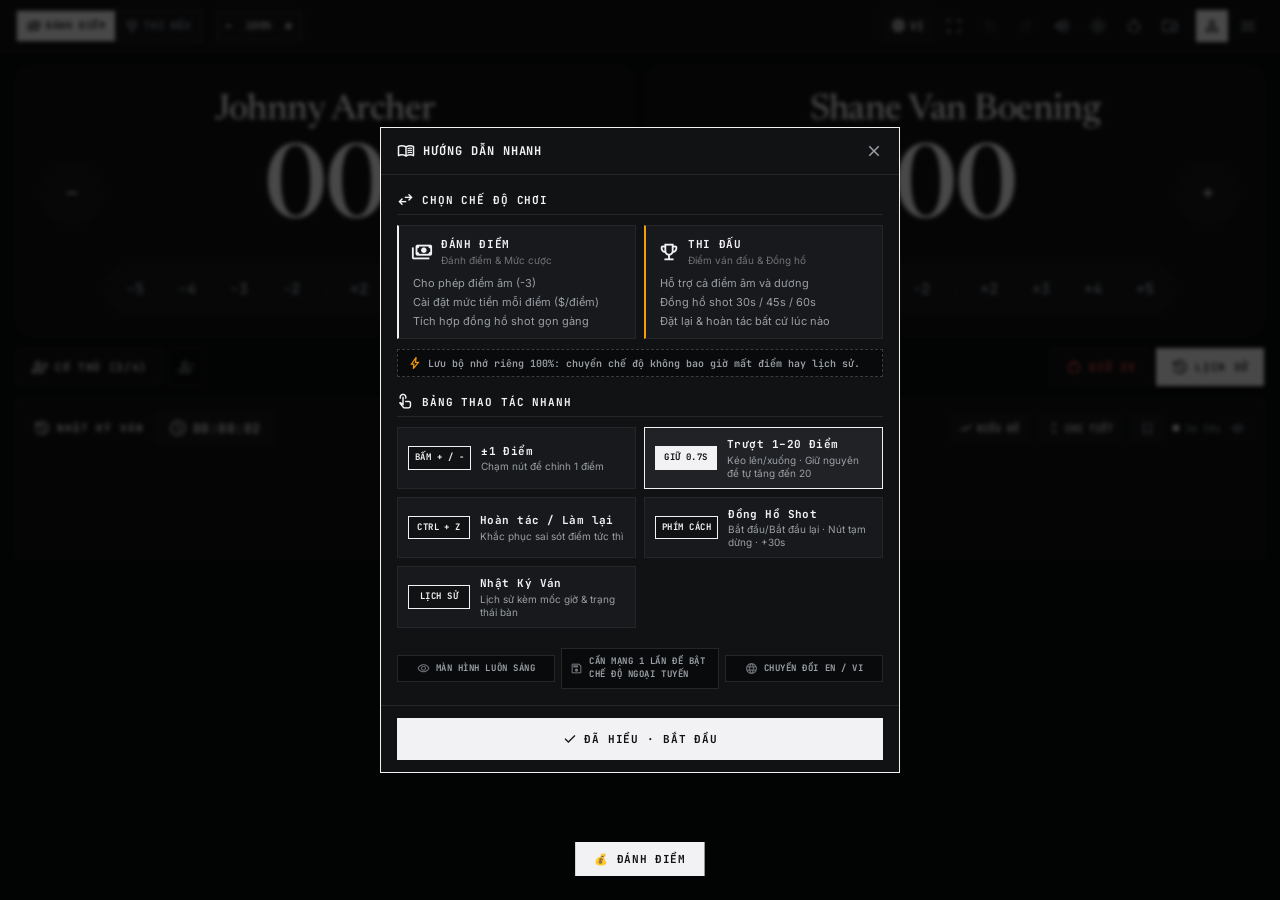
==== commit 3b754c6b: "fix(graph-save,burger-audit): fix graph SVG inline black fill, add direct download buttons, audit bu" ====
--- a/index.html
+++ b/index.html
@@ -249,6 +249,10 @@
             <span class="hint-item"><span class="dot-sample hollow"></span> <span id="lblHintPlus">+pts (hollow)</span></span>
             <span class="hint-item"><span class="dot-sample solid"></span> <span id="lblHintMinus">−pts (solid)</span></span>
             <span class="hint-item hint-action" id="lblHintIsolate">Tap line to isolate player</span>
+            <button class="btn-graph-save-quick" id="btnSaveGraphQuick" type="button" title="Save graph snapshot image to downloads">
+              <span class="material-symbols-outlined" style="font-size: 13px;">download</span>
+              <span id="lblSaveGraphQuick">Save Graph</span>
+            </button>
           </div>
         </div>
       </section>
@@ -759,14 +763,25 @@
                   <span class="graph-attach-desc" id="lblAttachGraphDesc">Capture points &amp; timeline graph</span>
                 </div>
               </div>
-              <button class="btn-pill-toggle" id="btnToggleAttachGraph" type="button">
-                <span class="material-symbols-outlined" id="attachGraphToggleIcon">add</span>
-                <span id="lblAttachGraphToggle">Include Graph</span>
-              </button>
+              <div class="graph-attach-actions">
+                <button class="btn-graph-save-direct" id="btnDownloadGraphSnapshot" type="button" title="Save graph image directly to device">
+                  <span class="material-symbols-outlined">download</span>
+                  <span id="lblDownloadGraphBtn">Save Image</span>
+                </button>
+                <button class="btn-pill-toggle" id="btnToggleAttachGraph" type="button">
+                  <span class="material-symbols-outlined" id="attachGraphToggleIcon">add</span>
+                  <span id="lblAttachGraphToggle">Include Graph</span>
+                </button>
+              </div>
             </div>
             <div class="graph-preview-box" id="saveMatchGraphPreviewBox" style="display: none;">
-              <img class="graph-preview-img" id="saveMatchGraphPreviewImg" alt="Match graph snapshot">
-              <button class="btn-remove-preview" id="btnRemoveGraphSnapshot" type="button" title="Remove graph snapshot">✕</button>
+              <img class="graph-preview-img" id="saveMatchGraphPreviewImg" alt="Match graph snapshot" title="Tap to view fullscreen">
+              <div class="graph-preview-controls">
+                <button class="btn-preview-tool download" id="btnDownloadPreviewGraph" type="button" title="Save graph image to device">
+                  <span class="material-symbols-outlined">download</span>
+                </button>
+                <button class="btn-preview-tool remove" id="btnRemoveGraphSnapshot" type="button" title="Remove graph snapshot">✕</button>
+              </div>
             </div>
           </div>
         </div>
--- a/css/style.css
+++ b/css/style.css
@@ -556,6 +556,7 @@
   flex-direction: column;
   gap: 18px;
   overflow-y: auto;
+  -webkit-overflow-scrolling: touch;
 }
 
 .burger-actions-grid {
@@ -594,6 +595,7 @@
 
 .burger-action-card.danger {
   color: var(--accent-red);
+  grid-column: 1 / -1;
 }
 
 .burger-action-card.danger:hover {
@@ -3412,6 +3414,38 @@
   color: var(--text-muted);
 }
 
+.graph-attach-actions {
+  display: flex;
+  align-items: center;
+  gap: 8px;
+}
+
+.btn-graph-save-direct {
+  display: inline-flex;
+  align-items: center;
+  gap: 5px;
+  padding: 5px 10px;
+  background: var(--bg-surface);
+  border: 1px solid var(--border-medium);
+  color: var(--text-primary);
+  font-family: var(--font-mono);
+  font-size: 11px;
+  font-weight: 700;
+  border-radius: 14px;
+  cursor: pointer;
+  transition: all 120ms;
+}
+
+.btn-graph-save-direct:hover {
+  border-color: var(--accent);
+  color: var(--accent);
+  background: var(--bg-elevated);
+}
+
+.btn-graph-save-direct .material-symbols-outlined {
+  font-size: 14px;
+}
+
 .btn-pill-toggle {
   display: inline-flex;
   align-items: center;
@@ -3449,23 +3483,81 @@
   max-height: 140px;
   object-fit: contain;
   display: block;
+  cursor: pointer;
+  transition: opacity 120ms ease;
+}
+
+.graph-preview-img:hover {
+  opacity: 0.9;
+}
+
+.graph-preview-controls {
+  position: absolute;
+  top: 6px;
+  right: 6px;
+  display: flex;
+  align-items: center;
+  gap: 6px;
+  z-index: 2;
+}
+
+.btn-preview-tool {
+  width: 26px;
+  height: 26px;
+  border-radius: 50%;
+  background: rgba(13, 15, 18, 0.85);
+  backdrop-filter: blur(4px);
+  color: #fff;
+  border: 1px solid rgba(255, 255, 255, 0.25);
+  cursor: pointer;
+  display: flex;
+  align-items: center;
+  justify-content: center;
+  font-size: 12px;
+  transition: all 120ms ease;
+}
+
+.btn-preview-tool:hover {
+  background: var(--accent);
+  color: #000;
+  border-color: var(--accent);
+}
+
+.btn-preview-tool.remove:hover {
+  background: var(--accent-red);
+  color: #fff;
+  border-color: var(--accent-red);
+}
+
+.btn-preview-tool .material-symbols-outlined {
+  font-size: 15px;
+}
+
+.btn-graph-save-quick {
+  display: inline-flex;
+  align-items: center;
+  gap: 4px;
+  padding: 3px 8px;
+  background: var(--bg-surface);
+  border: 1px solid var(--border-hairline);
+  color: var(--text-secondary);
+  font-family: var(--font-mono);
+  font-size: 10px;
+  font-weight: 700;
+  border-radius: 10px;
+  cursor: pointer;
+  transition: all 120ms;
+  margin-left: auto;
+}
+
+.btn-graph-save-quick:hover {
+  border-color: var(--accent);
+  color: var(--accent);
+  background: var(--bg-elevated);
 }
 
 .btn-remove-preview {
-  position: absolute;
-  top: 4px;
-  right: 4px;
-  width: 22px;
-  height: 22px;
-  border-radius: 50%;
-  background: rgba(0, 0, 0, 0.8);
-  color: #fff;
-  border: 1px solid #444;
-  cursor: pointer;
-  display: flex;
-  align-items: center;
-  justify-content: center;
-  font-size: 11px;
+  display: none;
 }
 
 /* ═══════════════ ARCHIVE WINDOW & CARDS ═══════════════ */
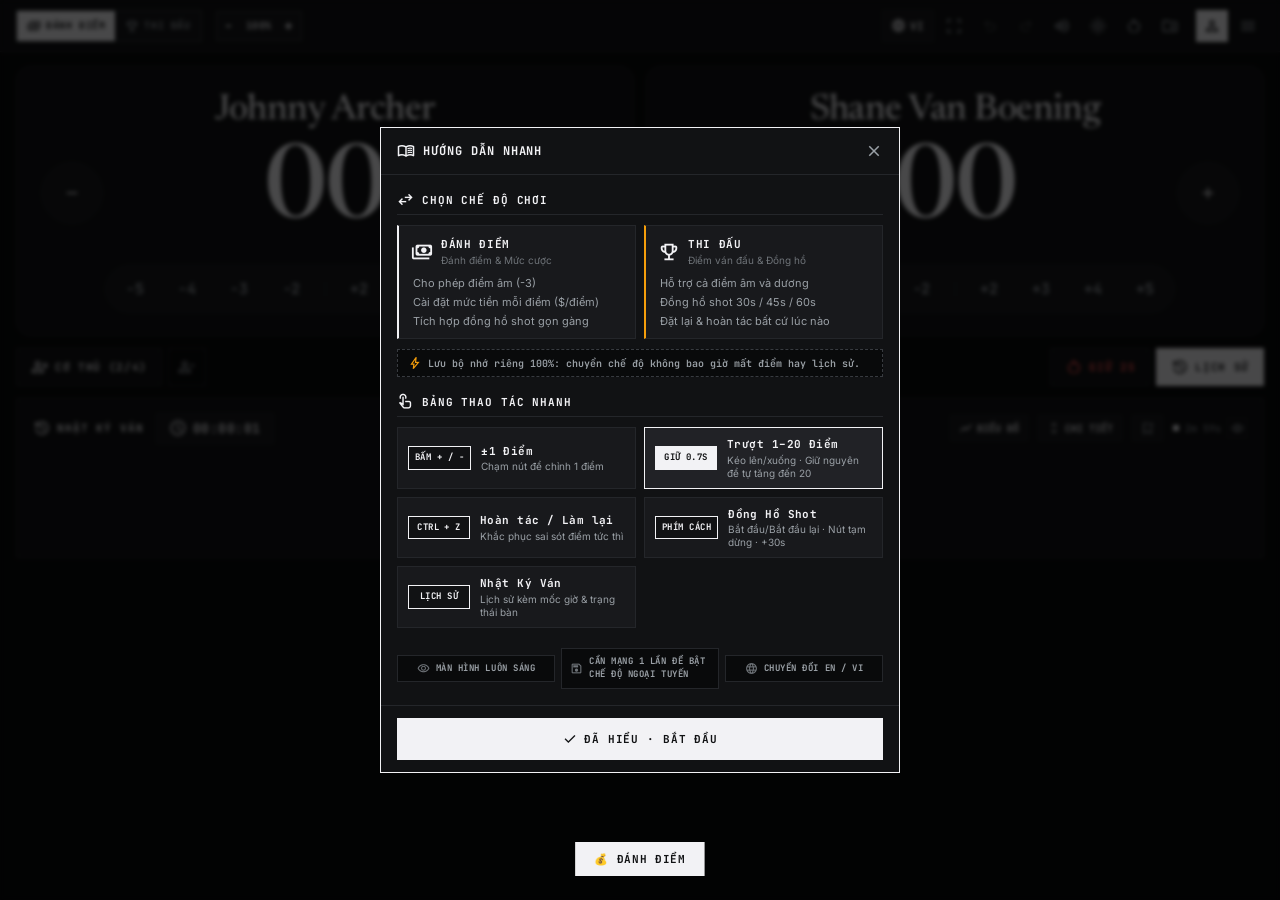
==== commit 13551160: "feat(archive): add real-match detailed graph and dual-view history to saved match records" ====
--- a/index.html
+++ b/index.html
@@ -696,6 +696,7 @@
         <div class="save-match-summary-card" id="saveMatchSummaryCard">
           <div class="summary-mode-row">
             <span class="summary-badge" id="saveMatchModeBadge">TOURNAMENT</span>
+            <span class="summary-badge racks-count" id="saveMatchRacksBadge">0 Racks Logged</span>
             <span class="summary-timer" id="saveMatchDurationBadge">00:00:00</span>
           </div>
           <div class="summary-scores-row" id="saveMatchScoresRow">
@@ -752,39 +753,6 @@
           </div>
         </div>
 
-        <!-- Form: Optional Graph Snapshot -->
-        <div class="form-group">
-          <div class="graph-attachment-box">
-            <div class="graph-attach-header">
-              <div class="graph-attach-info">
-                <span class="material-symbols-outlined">show_chart</span>
-                <div>
-                  <strong class="graph-attach-title" id="lblAttachGraphTitle">Match Graph Snapshot</strong>
-                  <span class="graph-attach-desc" id="lblAttachGraphDesc">Capture points &amp; timeline graph</span>
-                </div>
-              </div>
-              <div class="graph-attach-actions">
-                <button class="btn-graph-save-direct" id="btnDownloadGraphSnapshot" type="button" title="Save graph image directly to device">
-                  <span class="material-symbols-outlined">download</span>
-                  <span id="lblDownloadGraphBtn">Save Image</span>
-                </button>
-                <button class="btn-pill-toggle" id="btnToggleAttachGraph" type="button">
-                  <span class="material-symbols-outlined" id="attachGraphToggleIcon">add</span>
-                  <span id="lblAttachGraphToggle">Include Graph</span>
-                </button>
-              </div>
-            </div>
-            <div class="graph-preview-box" id="saveMatchGraphPreviewBox" style="display: none;">
-              <img class="graph-preview-img" id="saveMatchGraphPreviewImg" alt="Match graph snapshot" title="Tap to view fullscreen">
-              <div class="graph-preview-controls">
-                <button class="btn-preview-tool download" id="btnDownloadPreviewGraph" type="button" title="Save graph image to device">
-                  <span class="material-symbols-outlined">download</span>
-                </button>
-                <button class="btn-preview-tool remove" id="btnRemoveGraphSnapshot" type="button" title="Remove graph snapshot">✕</button>
-              </div>
-            </div>
-          </div>
-        </div>
       </div>
 
       <div class="modal-foot">
--- a/css/style.css
+++ b/css/style.css
@@ -3825,6 +3825,25 @@
   color: var(--accent);
 }
 
+.card-racks-pill {
+  display: inline-flex;
+  align-items: center;
+  padding: 1px 6px;
+  background: var(--bg-surface);
+  border: 1px solid var(--border-hairline);
+  border-radius: 3px;
+  font-family: var(--font-mono);
+  font-size: 10px;
+  font-weight: 700;
+  color: var(--text-secondary);
+}
+
+.summary-badge.racks-count {
+  background: var(--bg-surface);
+  border: 1px solid var(--border-medium);
+  color: var(--text-primary);
+}
+
 .card-badges-row {
   display: flex;
   align-items: center;
@@ -4003,6 +4022,152 @@
   border-color: #f5222d;
 }
 
+/* ═══════════════ CARD INTERACTIVE HISTORY ACCORDION & DUAL VIEW ═══════════════ */
+.btn-card-history-toggle {
+  display: flex;
+  align-items: center;
+  justify-content: space-between;
+  width: 100%;
+  padding: 8px 10px;
+  margin-top: 4px;
+  background: var(--bg-surface);
+  border: 1px solid var(--border-hairline);
+  border-radius: 4px;
+  font-family: var(--font-mono);
+  font-size: 11px;
+  font-weight: 700;
+  color: var(--text-primary);
+  cursor: pointer;
+  transition: all 140ms ease;
+}
+
+.btn-card-history-toggle:hover {
+  background: var(--bg-elevated);
+  border-color: var(--border-bold);
+}
+
+.btn-card-history-toggle-left {
+  display: flex;
+  align-items: center;
+  gap: 6px;
+}
+
+.btn-card-history-toggle-left .material-symbols-outlined {
+  font-size: 16px;
+  color: var(--text-secondary);
+}
+
+.btn-card-history-toggle .toggle-chevron {
+  font-size: 18px;
+  color: var(--text-muted);
+  transition: transform 180ms ease;
+}
+
+.btn-card-history-toggle.expanded .toggle-chevron {
+  transform: rotate(180deg);
+}
+
+.card-history-accordion {
+  display: none;
+  flex-direction: column;
+  gap: 8px;
+  margin-top: 8px;
+  padding: 10px;
+  background: var(--bg-surface);
+  border: 1px solid var(--border-hairline);
+  border-radius: 4px;
+}
+
+.card-history-accordion.open {
+  display: flex;
+}
+
+.card-subview-tabs {
+  display: flex;
+  gap: 6px;
+  background: var(--bg-inset);
+  padding: 3px;
+  border: 1px solid var(--border-hairline);
+  border-radius: 4px;
+}
+
+.card-subview-btn {
+  flex: 1;
+  display: inline-flex;
+  align-items: center;
+  justify-content: center;
+  gap: 6px;
+  padding: 5px 8px;
+  background: transparent;
+  border: none;
+  border-radius: 3px;
+  font-family: var(--font-mono);
+  font-size: 11px;
+  font-weight: 700;
+  color: var(--text-muted);
+  cursor: pointer;
+  transition: all 140ms ease;
+}
+
+.card-subview-btn .material-symbols-outlined {
+  font-size: 15px;
+}
+
+.card-subview-btn.active {
+  background: var(--bg-elevated);
+  color: var(--text-primary);
+  box-shadow: 0 1px 3px rgba(0, 0, 0, 0.25);
+}
+
+.card-tab-log {
+  display: flex;
+  flex-direction: column;
+  gap: 4px;
+  max-height: 220px;
+  overflow-y: auto;
+  padding-right: 2px;
+}
+
+.card-tab-graph {
+  display: flex;
+  flex-direction: column;
+  gap: 8px;
+}
+
+.card-empty-history {
+  display: flex;
+  align-items: center;
+  justify-content: center;
+  gap: 8px;
+  padding: 20px 10px;
+  font-family: var(--font-mono);
+  font-size: 11px;
+  color: var(--text-muted);
+  text-align: center;
+}
+
+.btn-card-save-graph {
+  display: inline-flex;
+  align-items: center;
+  gap: 4px;
+  margin-left: auto;
+  padding: 3px 8px;
+  background: var(--bg-surface);
+  border: 1px solid var(--border-hairline);
+  border-radius: 3px;
+  font-family: var(--font-mono);
+  font-size: 10px;
+  font-weight: 700;
+  color: var(--text-primary);
+  cursor: pointer;
+  transition: all 140ms ease;
+}
+
+.btn-card-save-graph:hover {
+  background: var(--bg-elevated);
+  border-color: var(--border-bold);
+}
+
 /* ═══════════════ LIGHTBOX FULLSCREEN ═══════════════ */
 .lightbox-backdrop {
   position: fixed;
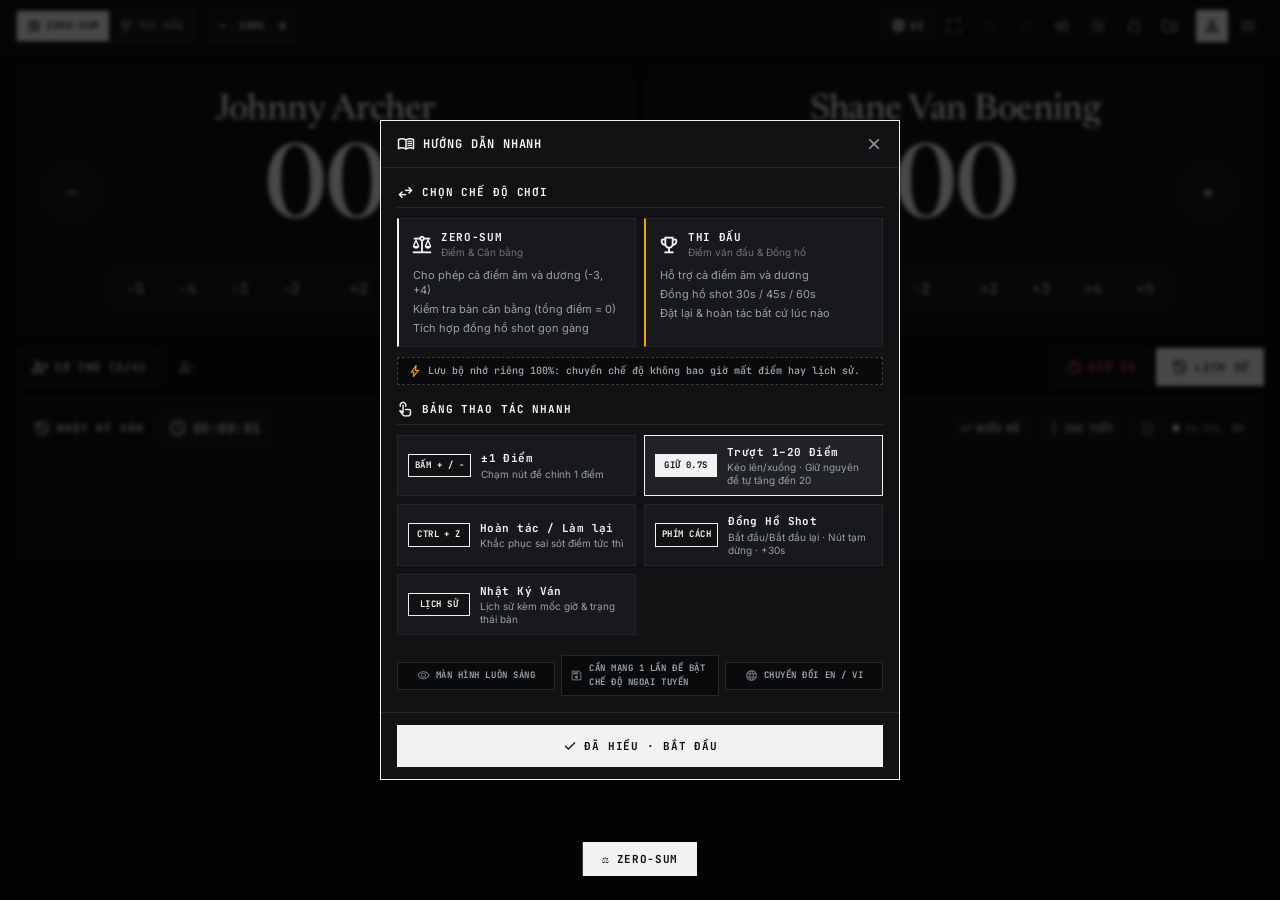
==== commit dd49f734: "refactor: remove money and cash settlement features in favor of pure zero-sum points tracker" ====
--- a/index.html
+++ b/index.html
@@ -5,7 +5,7 @@
   <!-- Zoom must stay available (WCAG 1.4.4) - never lock maximum-scale / user-scalable -->
   <meta name="viewport" content="width=device-width, initial-scale=1.0, viewport-fit=cover">
   <meta name="theme-color" content="#0d0e0f">
-  <meta name="description" content="Dual-mode billiards scoreboard for cash ring games and tournaments with shot clock and rack log.">
+  <meta name="description" content="Dual-mode billiards scoreboard for zero-sum ring games and tournaments with shot clock and rack log.">
   <link rel="icon" href="data:image/svg+xml,%3Csvg xmlns='http://www.w3.org/2000/svg' viewBox='0 0 32 32'%3E%3Crect width='32' height='32' fill='%230d0e0f'/%3E%3Ccircle cx='16' cy='16' r='9' fill='%23ffffff'/%3E%3Ccircle cx='16' cy='16' r='4' fill='%230d0e0f'/%3E%3C/svg%3E">
 
   <!-- Installable / offline (PWA) -->
@@ -34,9 +34,9 @@
       <div class="masthead-left">
         <!-- DUAL-MODE TOGGLE SWITCH -->
         <div class="mode-toggle-group">
-          <button class="mode-switch-btn active" id="btnModeCash" type="button" title="Cash Ring Game (Zero-Sum Betting)">
-            <span class="material-symbols-outlined">payments</span>
-            <span id="lblModeCash">CASH</span>
+          <button class="mode-switch-btn active" id="btnModeCash" type="button" title="Zero-Sum Tracker (Points &amp; Balance)">
+            <span class="material-symbols-outlined">balance</span>
+            <span id="lblModeCash">ZERO-SUM</span>
           </button>
           <button class="mode-switch-btn" id="btnModeTournament" type="button" title="WPA Tournament Frame (Race-to-X &amp; Shot Clock)">
             <span class="material-symbols-outlined">emoji_events</span>
@@ -261,54 +261,6 @@
 
   </div>
 
-  <!-- ══════════ CASH STAKES CONFIG MODAL ══════════ -->
-  <div class="modal-backdrop" id="stakesModal" role="dialog" aria-modal="true" aria-labelledby="modalTitleText">
-    <div class="modal-window">
-      <div class="modal-head">
-        <div class="modal-title-row">
-          <span class="material-symbols-outlined" aria-hidden="true">payments</span>
-          <h2 id="modalTitleText">STAKES CONFIG</h2>
-        </div>
-        <button class="btn-modal-close" id="btnCloseStakesModal" type="button" aria-label="Close dialog">
-          <span class="material-symbols-outlined" aria-hidden="true">close</span>
-        </button>
-      </div>
-
-      <div class="modal-body">
-        <div class="config-section">
-          <label class="config-label" for="stakeInputRate" id="lblRatePerPoint"><span class="material-symbols-outlined" style="font-size: 13px; vertical-align: middle;">payments</span> RATE PER POINT</label>
-          <div class="stepper-row">
-            <button class="btn-step" id="btnStakeStepMinus" type="button">
-              <span class="material-symbols-outlined" style="font-size: 15px;">remove</span> 0.50
-            </button>
-            <div class="input-rate-box">
-              <span class="curr-symbol">$</span>
-              <input type="number" id="stakeInputRate" step="0.25" min="0" value="1.00">
-            </div>
-            <button class="btn-step" id="btnStakeStepPlus" type="button">
-              <span class="material-symbols-outlined" style="font-size: 15px;">add</span> 0.50
-            </button>
-          </div>
-
-          <div class="chip-preset-row">
-            <button class="preset-chip" data-v="0.50" type="button">$0.50</button>
-            <button class="preset-chip active" data-v="1.00" type="button">$1.00</button>
-            <button class="preset-chip" data-v="2.00" type="button">$2.00</button>
-            <button class="preset-chip" data-v="5.00" type="button">$5.00</button>
-            <button class="preset-chip" data-v="10.00" type="button">$10.00</button>
-          </div>
-        </div>
-      </div>
-
-      <div class="modal-foot">
-        <button class="btn-modal-action" id="btnSaveStakes" type="button">
-          <span class="material-symbols-outlined" style="font-size: 16px; vertical-align: middle;">check</span>
-          <span id="lblSaveBtnText">APPLY</span>
-        </button>
-      </div>
-    </div>
-  </div>
-
   <!-- ══════════ DEVELOPER & SYSTEM INFO MODAL ══════════ -->
   <div class="modal-backdrop" id="infoModal" role="dialog" aria-modal="true" aria-labelledby="lblInfoModalTitle">
     <div class="modal-window">
@@ -383,7 +335,7 @@
         <div class="system-specs-summary">
           <span class="meta-tag" id="lblSpecsSummaryTag">DUAL-MODE ARCHITECTURE</span>
           <ul id="lblSpecsList">
-            <li><strong>💰 Cash Ring Game Mode:</strong> Zero-sum betting logic where scores balance to 0, negative points permitted, live discrepancy tracker, subtle hotcell highlight.</li>
+            <li><strong>⚖️ Zero-Sum Game Mode:</strong> Zero-sum scoring logic where scores balance to 0, negative points permitted, live discrepancy tracker, subtle hotcell highlight.</li>
             <li><strong>🏆 Tournament Mode:</strong> WPA official race-to-X frames (0 to Target Race), 30s/45s/60s shot clock, and chronological audit log.</li>
             <li><strong>Hold &amp; Drag Gesture:</strong> Hold + / − for 0.7s and drag up/down to adjust 1–12 points instantly with direct card digits update.</li>
             <li><strong>Keep Screen Awake:</strong> Automatically active via Screen Wake Lock API.</li>
@@ -423,18 +375,18 @@
           </div>
 
           <div class="guide-modes-grid">
-            <!-- Mode A: Cash -->
+            <!-- Mode A: Zero-Sum -->
             <div class="guide-mode-card cash">
               <div class="mode-card-header">
-                <span class="material-symbols-outlined">payments</span>
+                <span class="material-symbols-outlined">balance</span>
                 <div>
-                  <strong class="mode-card-name" id="lblGuideCashTitle">CASH RING</strong>
-                  <span class="mode-card-subtitle" id="lblGuideCashTag">Points &amp; Stakes</span>
+                  <strong class="mode-card-name" id="lblGuideCashTitle">ZERO-SUM</strong>
+                  <span class="mode-card-subtitle" id="lblGuideCashTag">Points &amp; Balance</span>
                 </div>
               </div>
               <ul class="mode-card-bullets">
-                <li id="lblGuideCashB1">Negative scores allowed (-3)</li>
-                <li id="lblGuideCashB2">Configurable stake rate ($/PT)</li>
+                <li id="lblGuideCashB1">Negative &amp; positive scores (-3, +4)</li>
+                <li id="lblGuideCashB2">Live zero-sum audit (table sum = 0)</li>
                 <li id="lblGuideCashB3">Built-in compact shot clock</li>
               </ul>
             </div>
@@ -595,17 +547,6 @@
             </button>
           </div>
 
-          <!-- Cash Stakes (Cash Mode Only) -->
-          <div class="burger-setting-row cash-only" id="burgerRowStakes">
-            <div class="burger-setting-info">
-              <span class="material-symbols-outlined">payments</span>
-              <span id="lblBurgerStakes">Stakes Rate</span>
-            </div>
-            <button class="burger-pill-btn" id="btnBurgerStakes" type="button">
-              <span id="burgerStakesText">$1.00 / pt</span>
-            </button>
-          </div>
-
           <!-- Language (EN / VI) -->
           <div class="burger-setting-row">
             <div class="burger-setting-info">
@@ -810,7 +751,7 @@
         <div class="archive-filter-chips">
           <button class="archive-chip active" data-filter="all" id="btnFilterAll" type="button">ALL</button>
           <button class="archive-chip" data-filter="tournament" id="btnFilterTourney" type="button">TOURNAMENT</button>
-          <button class="archive-chip" data-filter="cash" id="btnFilterCash" type="button">CASH</button>
+          <button class="archive-chip" data-filter="cash" id="btnFilterCash" type="button">ZERO-SUM</button>
         </div>
         <div class="archive-search-wrap">
           <span class="material-symbols-outlined search-icon">search</span>
--- a/css/style.css
+++ b/css/style.css
@@ -1,6 +1,6 @@
 /* ═══════════════════════════════════════════════════════════════════════════
    CHAMPIONSHIP POOL SCOREBOARD · DUAL-MODE PROTOCOL
-   Mode 1: Cash Ring Game (Zero-Sum Betting & Pairwise Settlements)
+   Mode 1: Zero-Sum Game (Zero-Sum Points Tracker)
    Mode 2: Tournament Frame (WPA Broadcast Race-to-X & Shot Clock)
    Includes 1s Hold & Drag Gesture Scrubber HUD (1 to 12 Points)
    ═══════════════════════════════════════════════════════════════════════════ */
@@ -120,14 +120,11 @@
   outline-offset: 2px;
 }
 
-/* Content the user legitimately needs to copy (payout lines, ledger, names) */
-.settlement-breakdown-box,
+/* Content the user legitimately needs to copy (names, ledger) */
 .rack-log-scroll,
 .modal-body,
 .player-name-field,
-.log-entry-main,
-.xfer-item-row,
-.settle-row {
+.log-entry-main {
   -webkit-user-select: text;
   user-select: text;
 }
@@ -2549,106 +2546,6 @@
   background: var(--bg-elevated);
 }
 
-.input-rate-box {
-  flex: 1;
-  height: 42px;
-  background: var(--bg-canvas);
-  border: 1px solid var(--border-medium);
-  display: flex;
-  align-items: center;
-  padding: 0 12px;
-  gap: 6px;
-}
-
-.curr-symbol {
-  font-family: var(--font-mono);
-  font-size: 14px;
-  font-weight: 700;
-  color: var(--text-muted);
-}
-
-.input-rate-box input {
-  width: 100%;
-  font-family: var(--font-mono);
-  font-size: 18px;
-  font-weight: 700;
-  color: var(--text-primary);
-}
-
-.chip-preset-row {
-  display: flex;
-  flex-wrap: wrap;
-  gap: 6px;
-  margin-top: 4px;
-}
-
-.preset-chip {
-  font-family: var(--font-mono);
-  font-size: 11px;
-  font-weight: 600;
-  padding: 4px 10px;
-  border: 1px solid var(--border-hairline);
-  background: var(--bg-inset);
-  color: var(--text-secondary);
-  cursor: pointer;
-}
-
-.preset-chip.active {
-  background: var(--text-primary);
-  color: var(--bg-surface);
-  border-color: var(--text-primary);
-}
-
-/* Settlement Breakdown */
-.settlement-breakdown-box {
-  background: var(--bg-canvas);
-  border: 1px solid var(--border-hairline);
-  padding: 12px;
-  display: flex;
-  flex-direction: column;
-  gap: 8px;
-}
-
-.breakdown-header {
-  font-family: var(--font-mono);
-  font-size: 10px;
-  font-weight: 700;
-  letter-spacing: 0.08em;
-  color: var(--text-secondary);
-}
-
-.settlement-roster-list,
-.transfers-ledger-list {
-  display: flex;
-  flex-direction: column;
-  gap: 4px;
-}
-
-.settle-row {
-  display: flex;
-  align-items: center;
-  justify-content: space-between;
-  padding: 8px 10px;
-  background: var(--bg-surface);
-  border: 1px solid var(--border-hairline);
-  font-family: var(--font-mono);
-  font-size: 11px;
-}
-
-.settle-row strong.win { color: var(--text-primary); }
-.settle-row strong.loss { color: var(--text-secondary); }
-
-.xfer-item-row {
-  display: flex;
-  align-items: center;
-  gap: 6px;
-  padding: 8px 10px;
-  background: var(--bg-inset);
-  border-left: 2px solid var(--text-primary);
-  font-family: var(--font-mono);
-  font-size: 11px;
-}
-
 .modal-foot {
   padding: 12px 16px;
   border-top: 1px solid var(--border-hairline);
@@ -3909,6 +3806,14 @@
   color: var(--text-primary);
 }
 
+.card-player-score.positive {
+  color: #52c41a;
+}
+
+.card-player-score.negative {
+  color: #f5222d;
+}
+
 .card-player-balance {
   font-family: var(--font-mono);
   font-size: 11px;
